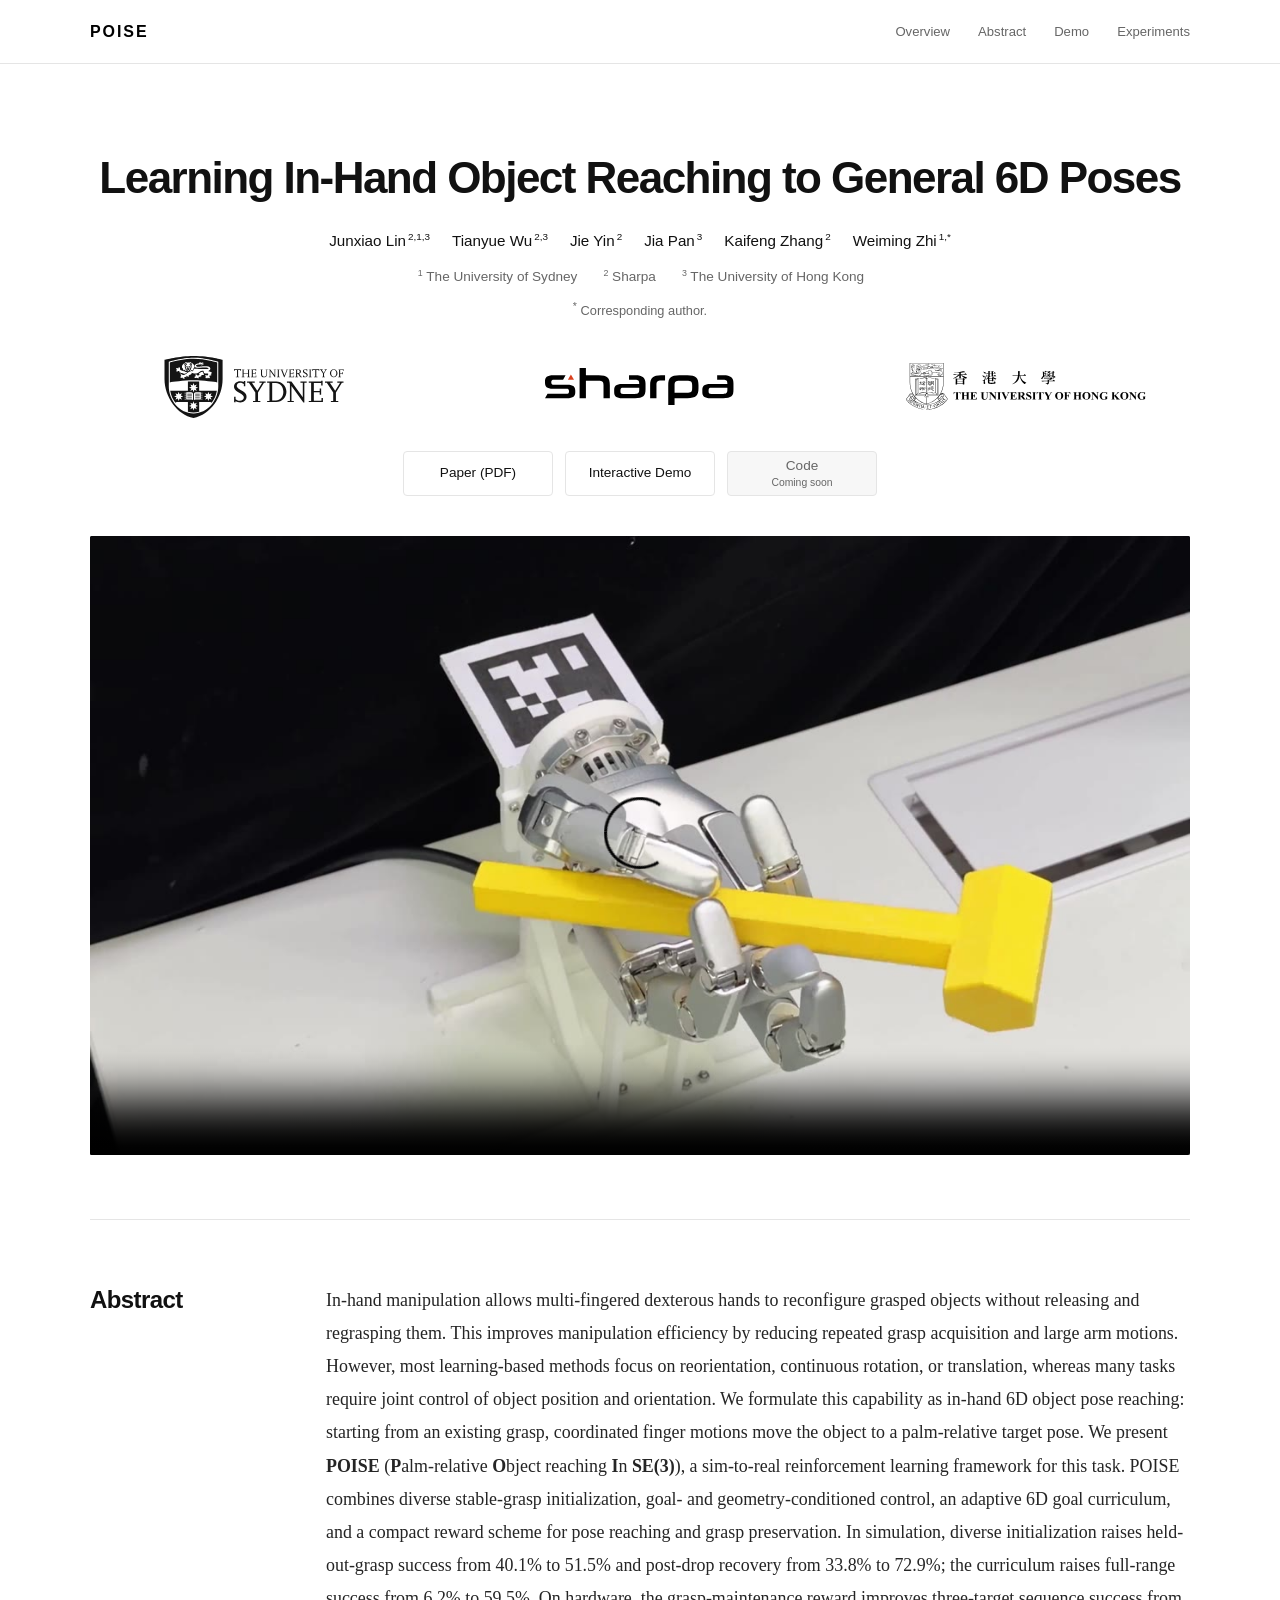
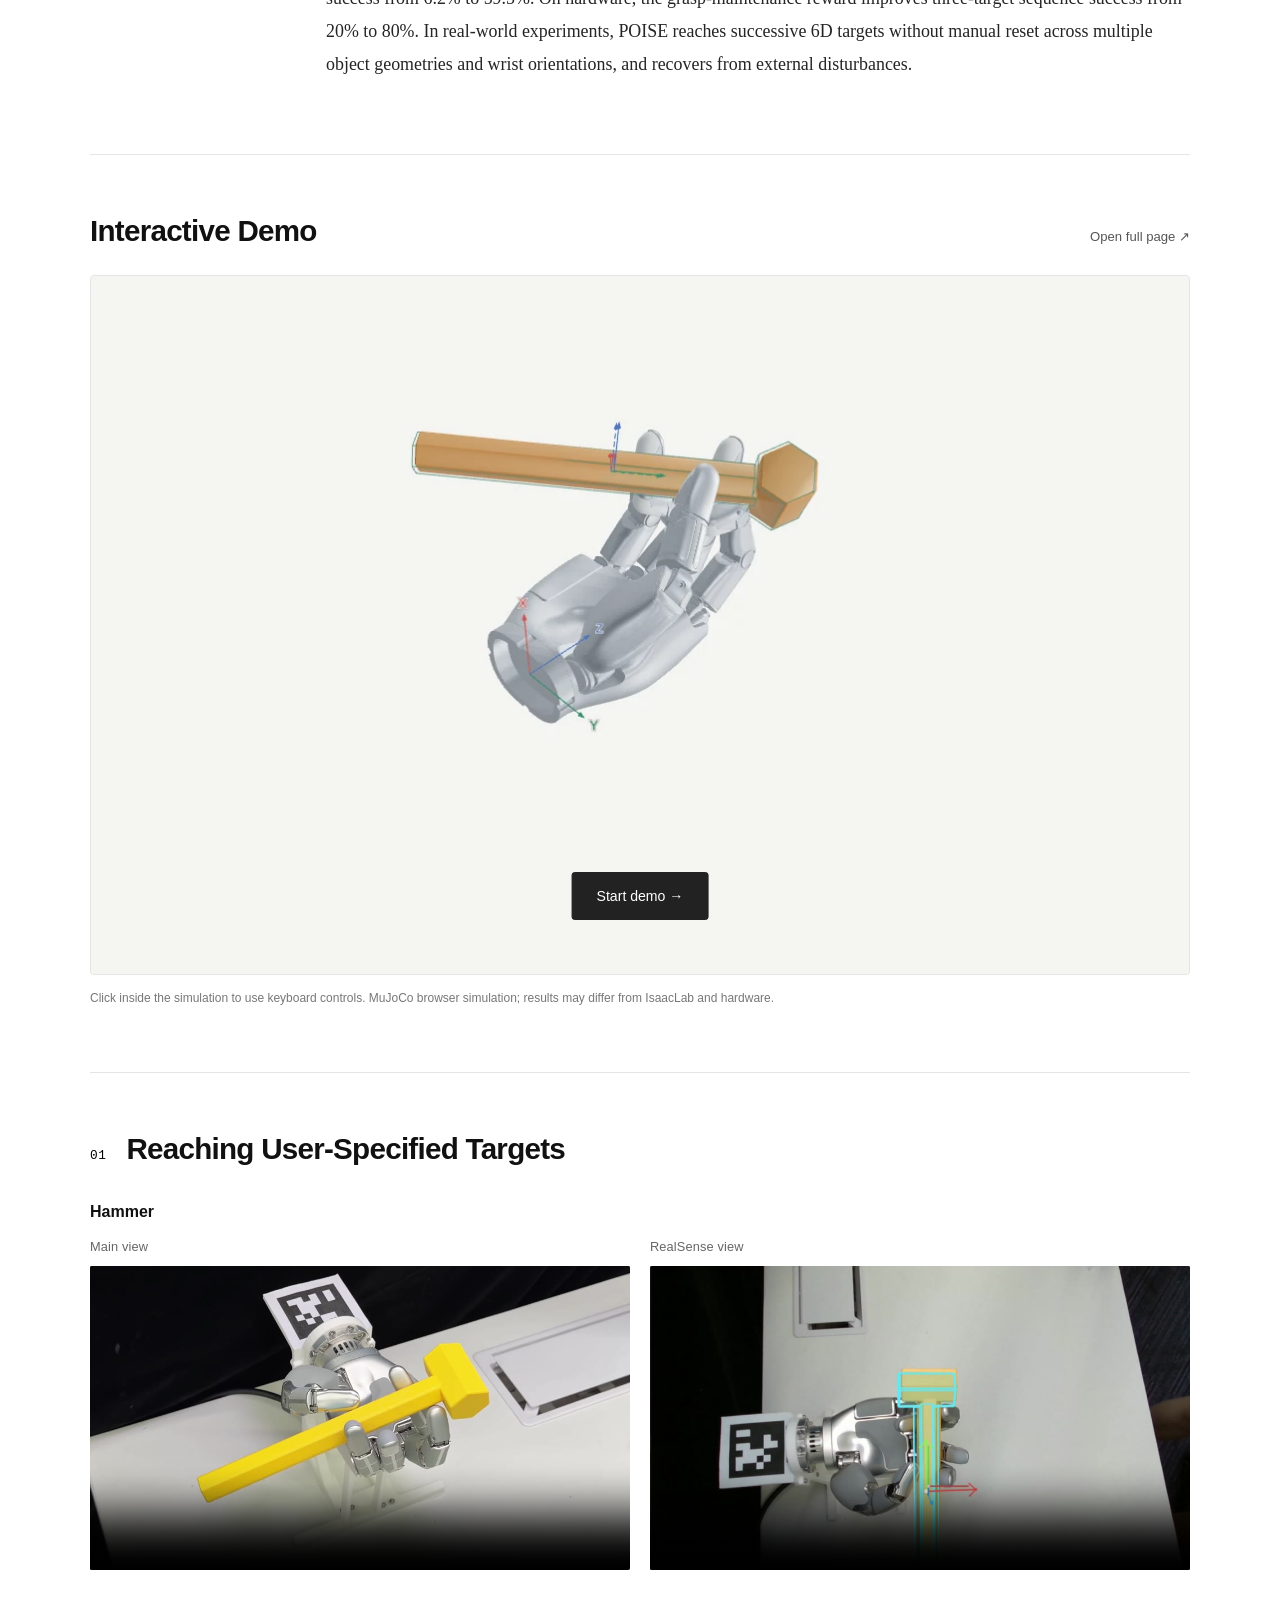
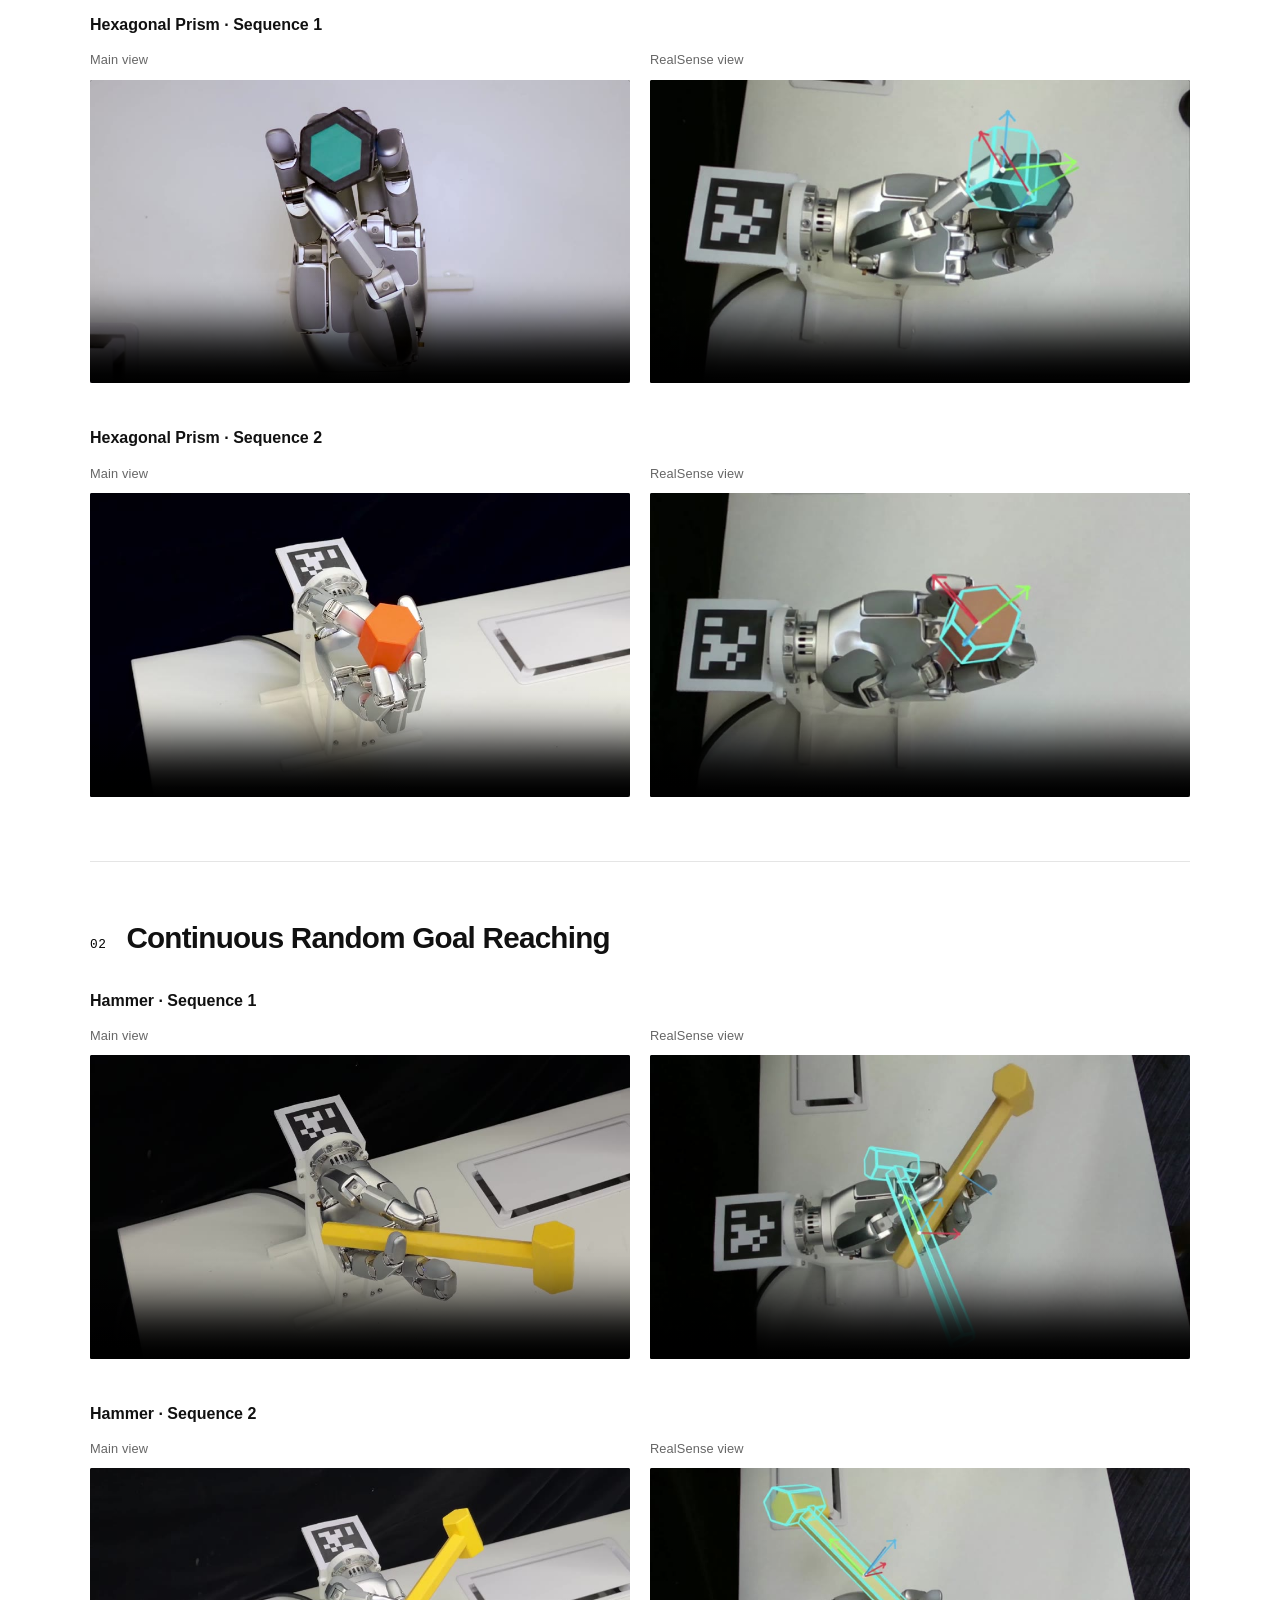
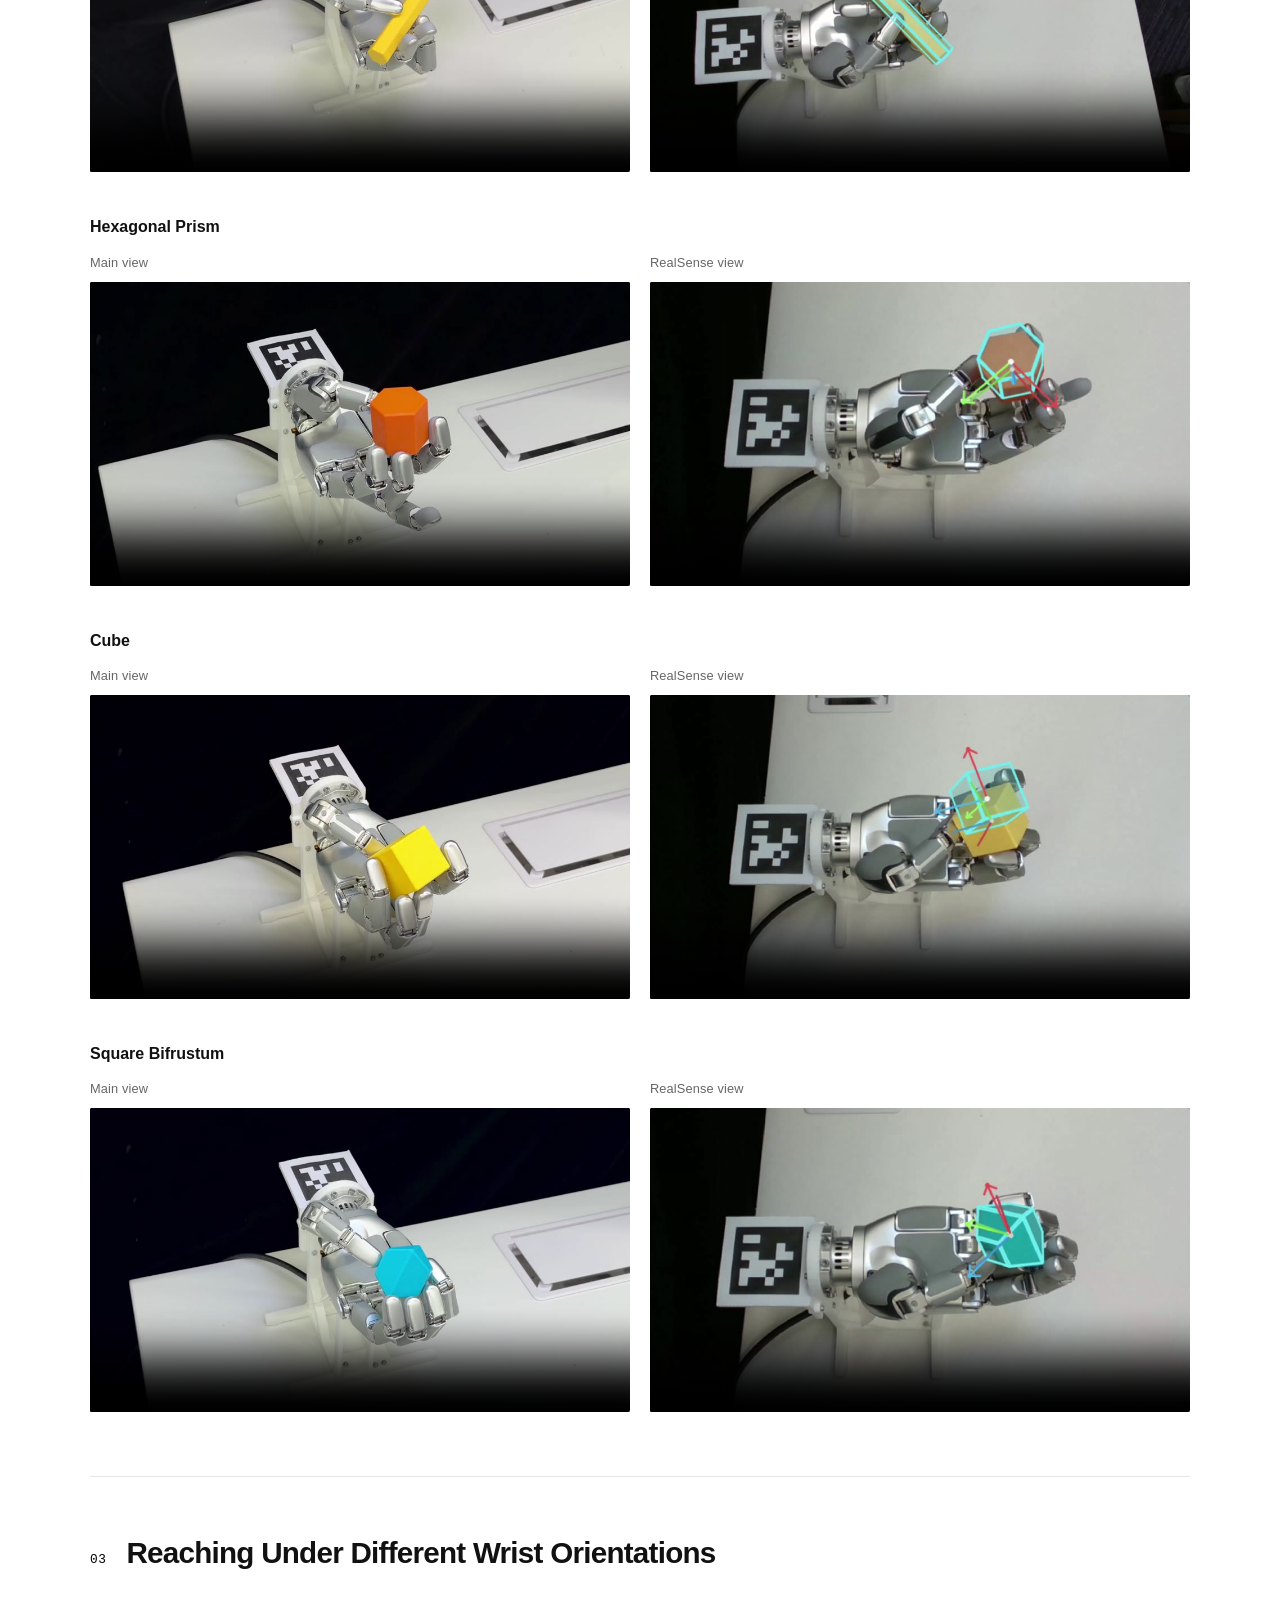
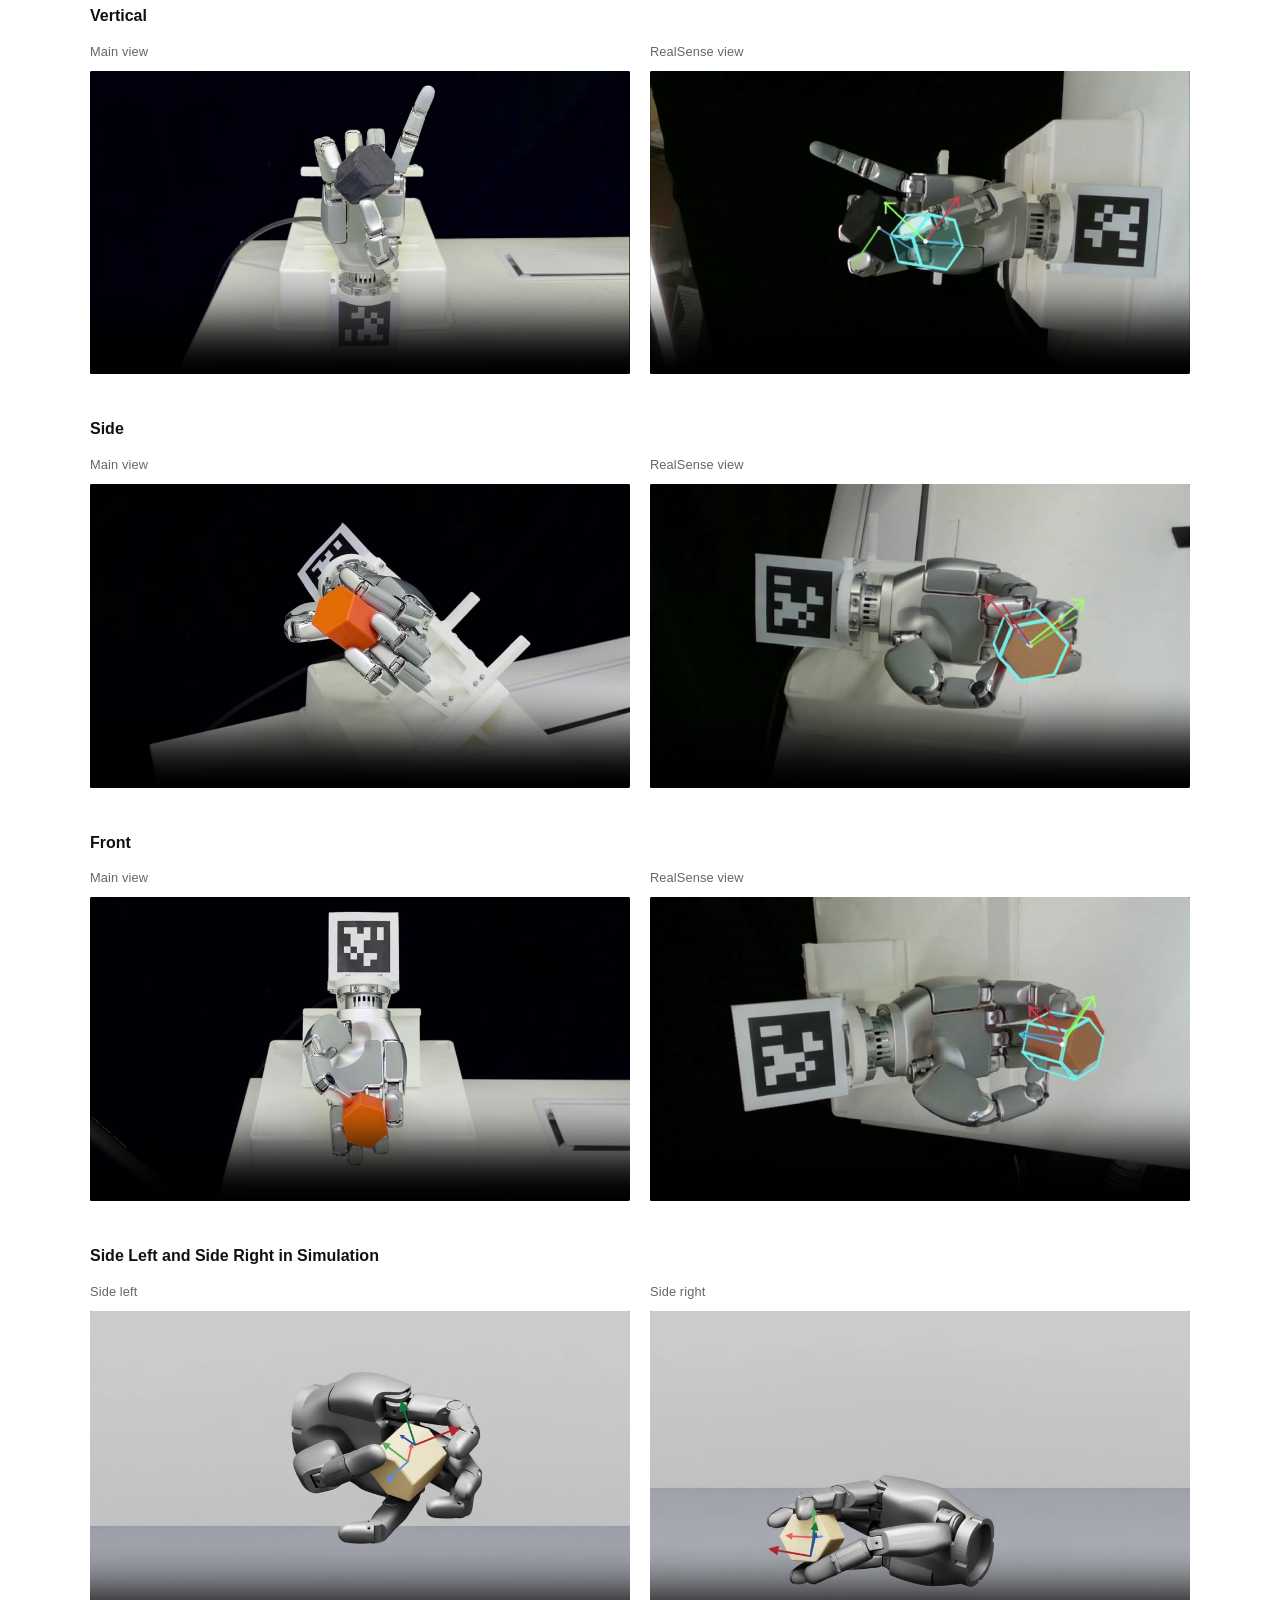
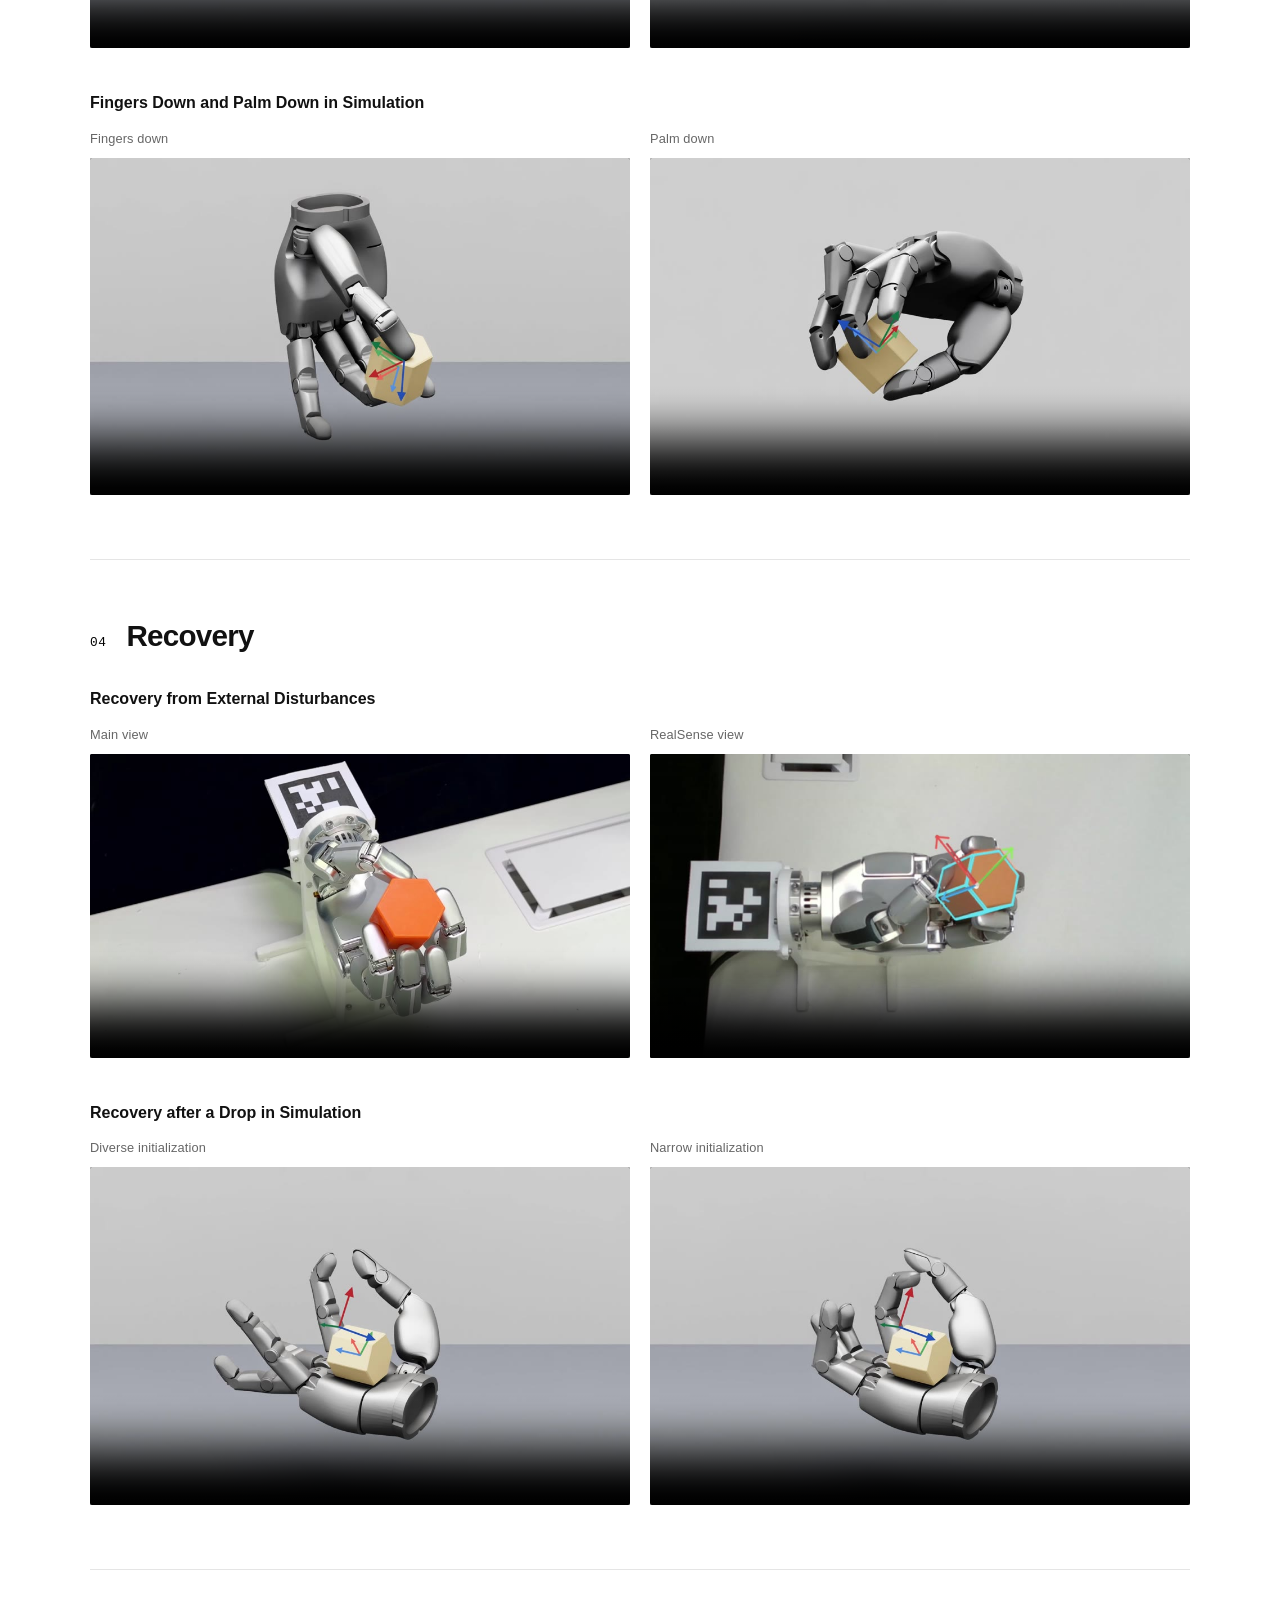
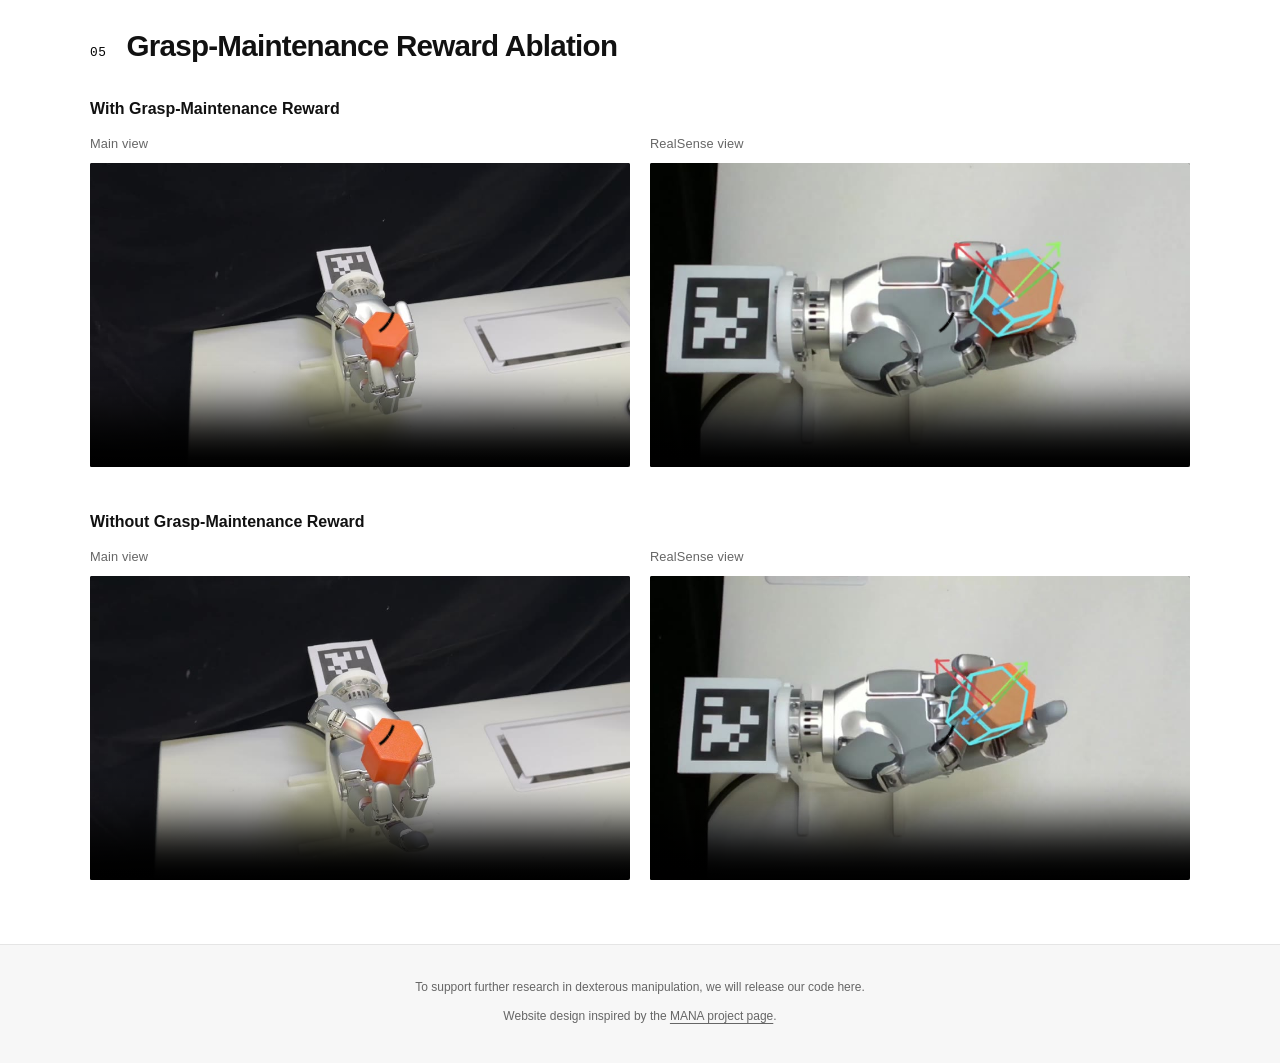
==== index.html @ 1512c45c "Update public paper PDF with latest references and layout" ====
<!doctype html>
<html lang="en">
  <head>
    <meta charset="utf-8">
    <meta name="viewport" content="width=device-width, initial-scale=1">
    <meta name="robots" content="index, follow">
    <meta name="referrer" content="no-referrer">
    <meta
      name="description"
      content="POISE learns to translate and rotate grasped objects within a dexterous hand. Explore real-world experiments and interactive browser demos."
    >
    <link rel="canonical" href="https://junxiaolin.github.io/poise/">
    <meta property="og:type" content="website">
    <meta property="og:site_name" content="POISE">
    <meta property="og:title" content="POISE — Learning In-Hand Object Reaching to General 6D Poses">
    <meta property="og:description" content="Dexterous in-hand 6D pose reaching through sim-to-real reinforcement learning. Watch the experiments and try the interactive demos.">
    <meta property="og:url" content="https://junxiaolin.github.io/poise/">
    <meta property="og:image" content="https://junxiaolin.github.io/poise/assets/posters/overview.jpg">
    <meta property="og:image:alt" content="A dexterous hand manipulating a yellow hammer.">
    <meta name="twitter:card" content="summary_large_image">
    <title>Learning In-Hand Object Reaching to General 6D Poses</title>
    <link rel="stylesheet" href="styles.css?v=equal-buttons-7">
    <link rel="stylesheet" href="demo.css">
    <script src="videos.js" defer></script>
    <script src="demo.js" defer></script>
  </head>
  <body>
    <header class="site-header">
      <a class="wordmark" href="#top" aria-label="POISE home">POISE</a>
      <nav aria-label="Page navigation">
        <a class="header-link" href="#overview">Overview</a>
        <a class="header-link" href="#abstract">Abstract</a>
        <a class="header-link" href="#interactive-demo">Demo</a>
        <a class="header-link" href="#user-specified">Experiments</a>
      </nav>
    </header>

    <main id="top">
      <section class="hero" aria-labelledby="paper-title">
        <h1 id="paper-title">Learning In-Hand Object Reaching to General 6D Poses</h1>
        <p class="authors">
          <span><a href="https://github.com/junxiaolin">Junxiao Lin</a><sup>2,1,3</sup></span>
          <span>Tianyue Wu<sup>2,3</sup></span>
          <span>Jie Yin<sup>2</sup></span>
          <span>Jia Pan<sup>3</sup></span>
          <span>Kaifeng Zhang<sup>2</sup></span>
          <span>Weiming Zhi<sup>1,*</sup></span>
        </p>
        <p class="affiliations">
          <span><sup>1</sup> The University of Sydney</span>
          <span><sup>2</sup> Sharpa</span>
          <span><sup>3</sup> The University of Hong Kong</span>
        </p>
        <p class="author-note"><sup>*</sup> Corresponding author.</p>
        <div class="affiliation-logos" aria-label="Author institutions">
          <a href="https://www.sydney.edu.au/">
            <img class="institution-logo institution-logo--sydney"
              src="assets/logos/university-of-sydney.svg" width="233" height="80"
              alt="The University of Sydney">
          </a>
          <a href="https://www.sharpa.com/">
            <img class="institution-logo institution-logo--sharpa"
              src="assets/logos/sharpa.svg" width="122" height="24" alt="Sharpa">
          </a>
          <a href="https://www.hku.hk/">
            <img class="institution-logo institution-logo--hku"
              src="assets/logos/university-of-hong-kong-monochrome.svg" width="276" height="54"
              alt="The University of Hong Kong">
          </a>
        </div>
        <nav class="project-links" aria-label="Project resources">
          <a href="assets/papers/poise.pdf?v=158c9f7f8d40" type="application/pdf" target="_blank" rel="noopener">Paper (PDF)</a>
          <a href="demo.html">Interactive Demo</a>
          <button class="project-link--unavailable" type="button" disabled>
            <span>Code</span>
            <span class="project-link-status">Coming soon</span>
          </button>
        </nav>
        <div id="overview" class="overview-video">
          <video controls muted playsinline preload="none" poster="assets/posters/overview.jpg?v=52135db3"
            aria-label="POISE overview video">
            <source src="assets/videos/overview.mp4?v=07148d9b658b" type="video/mp4">
            <a href="assets/videos/overview.mp4?v=07148d9b658b">Download the overview video</a>.
          </video>
        </div>
      </section>

      <section id="abstract" class="section" aria-labelledby="abstract-title">
        <h2 id="abstract-title">Abstract</h2>
        <div class="abstract-card">
          <p>
            In-hand manipulation allows multi-fingered dexterous hands to
            reconfigure grasped objects without releasing and regrasping them.
            This improves manipulation efficiency by reducing repeated grasp
            acquisition and large arm motions. However, most learning-based
            methods focus on reorientation, continuous rotation, or translation,
            whereas many tasks require joint control of object position and
            orientation. We formulate this capability as in-hand 6D object pose
            reaching: starting from an existing grasp, coordinated finger motions
            move the object to a palm-relative target pose. We present
            <strong>POISE</strong> (<strong>P</strong>alm-relative
            <strong>O</strong>bject reaching <strong>I</strong>n
            <strong>SE(3)</strong>), a sim-to-real reinforcement learning
            framework for this task. POISE combines diverse stable-grasp
            initialization, goal- and geometry-conditioned control, an adaptive
            6D goal curriculum, and a compact reward scheme for pose reaching and
            grasp preservation. In simulation, diverse initialization raises held-out-grasp
            success from 40.1% to 51.5% and post-drop recovery from 33.8% to
            72.9%; the curriculum raises full-range success from 6.2% to 59.5%.
            On hardware, the grasp-maintenance reward improves three-target
            sequence success from 20% to 80%. In
            real-world experiments, POISE reaches successive 6D targets without
            manual reset across multiple object geometries and wrist orientations,
            and recovers from external disturbances.
          </p>
        </div>
      </section>

      <section id="interactive-demo" class="section" aria-labelledby="demo-title">
        <div class="demo-section-heading">
          <h2 id="demo-title">Interactive Demo</h2>
          <a class="demo-open" href="demo.html">Open full page ↗</a>
        </div>
        <div class="demo-preview" data-policy-src="policy-demo/r-2c8930975c67ceeb/index.html">
          <img src="assets/posters/policy-demo.webp" width="1100" height="700"
            alt="Hammer grasped by the simulated hand" loading="lazy" decoding="async">
          <button class="demo-launch" type="button" data-policy-launch>Start demo <span aria-hidden="true">→</span></button>
          <noscript><a href="demo.html">Open the demo (JavaScript required)</a>.</noscript>
        </div>
        <p class="demo-note">Click inside the simulation to use keyboard controls. MuJoCo browser simulation; results may differ from IsaacLab and hardware.</p>
      </section>

      <section id="user-specified" class="section experiments" aria-labelledby="user-specified-title">
        <h2 id="user-specified-title" class="section-heading">
          <span class="section-number" aria-hidden="true">01</span>
          <span>Reaching User-Specified Targets</span>
        </h2>
        <article class="experiment" aria-labelledby="hammer-user-spe-label">
          <h3 id="hammer-user-spe-label">Hammer</h3>
          <div class="video-pair">
            <figure>
              <figcaption>Main view</figcaption>
              <video controls muted playsinline preload="none"
                poster="assets/posters/hammer-user-spe.jpg"
                aria-label="Reaching User-Specified Targets: Hammer, Main view">
                <source src="assets/videos/hammer-user-spe.mp4?v=e11e5c97812f" type="video/mp4">
                <a href="assets/videos/hammer-user-spe.mp4?v=e11e5c97812f">Download this video</a>.
              </video>
            </figure>
            <figure>
              <figcaption>RealSense view</figcaption>
              <video controls muted playsinline preload="none"
                poster="assets/posters/hammer-user-spe-realsense.jpg"
                aria-label="Reaching User-Specified Targets: Hammer, RealSense view">
                <source src="assets/videos/hammer-user-spe-realsense.mp4?v=d0e882d71d6c" type="video/mp4">
                <a href="assets/videos/hammer-user-spe-realsense.mp4?v=d0e882d71d6c">Download this video</a>.
              </video>
            </figure>
          </div>
        </article>

        <article class="experiment" aria-labelledby="hexprism-user-1-label">
          <h3 id="hexprism-user-1-label">Hexagonal Prism · Sequence 1</h3>
          <div class="video-pair">
            <figure>
              <figcaption>Main view</figcaption>
              <video controls muted playsinline preload="none"
                poster="assets/posters/hexprism-user-1.jpg"
                aria-label="Reaching User-Specified Targets: Hexagonal Prism · Sequence 1, Main view">
                <source src="assets/videos/hexprism-user-1.mp4?v=733d5c1cfa93" type="video/mp4">
                <a href="assets/videos/hexprism-user-1.mp4?v=733d5c1cfa93">Download this video</a>.
              </video>
            </figure>
            <figure>
              <figcaption>RealSense view</figcaption>
              <video controls muted playsinline preload="none"
                poster="assets/posters/hexprism-user-1-realsense.jpg"
                aria-label="Reaching User-Specified Targets: Hexagonal Prism · Sequence 1, RealSense view">
                <source src="assets/videos/hexprism-user-1-realsense.mp4?v=2e3d3fc13336" type="video/mp4">
                <a href="assets/videos/hexprism-user-1-realsense.mp4?v=2e3d3fc13336">Download this video</a>.
              </video>
            </figure>
          </div>
        </article>

        <article class="experiment" aria-labelledby="hexprism-user-2-label">
          <h3 id="hexprism-user-2-label">Hexagonal Prism · Sequence 2</h3>
          <div class="video-pair">
            <figure>
              <figcaption>Main view</figcaption>
              <video controls muted playsinline preload="none"
                poster="assets/posters/hexprism-user-2.jpg"
                aria-label="Reaching User-Specified Targets: Hexagonal Prism · Sequence 2, Main view">
                <source src="assets/videos/hexprism-user-2.mp4?v=a7513d88c23e" type="video/mp4">
                <a href="assets/videos/hexprism-user-2.mp4?v=a7513d88c23e">Download this video</a>.
              </video>
            </figure>
            <figure>
              <figcaption>RealSense view</figcaption>
              <video controls muted playsinline preload="none"
                poster="assets/posters/hexprism-user-2-realsense.jpg"
                aria-label="Reaching User-Specified Targets: Hexagonal Prism · Sequence 2, RealSense view">
                <source src="assets/videos/hexprism-user-2-realsense.mp4?v=cd4ace66d614" type="video/mp4">
                <a href="assets/videos/hexprism-user-2-realsense.mp4?v=cd4ace66d614">Download this video</a>.
              </video>
            </figure>
          </div>
        </article>
      </section>

      <section id="random-goals" class="section experiments" aria-labelledby="random-goals-title">
        <h2 id="random-goals-title" class="section-heading">
          <span class="section-number" aria-hidden="true">02</span>
          <span>Continuous Random Goal Reaching</span>
        </h2>
        <article class="experiment" aria-labelledby="hammer-random-1-label">
          <h3 id="hammer-random-1-label">Hammer · Sequence 1</h3>
          <div class="video-pair">
            <figure>
              <figcaption>Main view</figcaption>
              <video controls muted playsinline preload="none"
                poster="assets/posters/hammer-random-1.jpg"
                aria-label="Continuous Random Goal Reaching: Hammer · Sequence 1, Main view">
                <source src="assets/videos/hammer-random-1.mp4?v=0d2c2fdfadec" type="video/mp4">
                <a href="assets/videos/hammer-random-1.mp4?v=0d2c2fdfadec">Download this video</a>.
              </video>
            </figure>
            <figure>
              <figcaption>RealSense view</figcaption>
              <video controls muted playsinline preload="none"
                poster="assets/posters/hammer-random-1-realsense.jpg"
                aria-label="Continuous Random Goal Reaching: Hammer · Sequence 1, RealSense view">
                <source src="assets/videos/hammer-random-1-realsense.mp4?v=71ad78f1584a" type="video/mp4">
                <a href="assets/videos/hammer-random-1-realsense.mp4?v=71ad78f1584a">Download this video</a>.
              </video>
            </figure>
          </div>
        </article>

        <article class="experiment" aria-labelledby="hammer-random-2-label">
          <h3 id="hammer-random-2-label">Hammer · Sequence 2</h3>
          <div class="video-pair">
            <figure>
              <figcaption>Main view</figcaption>
              <video controls muted playsinline preload="none"
                poster="assets/posters/hammer-random-2.jpg"
                aria-label="Continuous Random Goal Reaching: Hammer · Sequence 2, Main view">
                <source src="assets/videos/hammer-random-2.mp4?v=e11d099ca8d0" type="video/mp4">
                <a href="assets/videos/hammer-random-2.mp4?v=e11d099ca8d0">Download this video</a>.
              </video>
            </figure>
            <figure>
              <figcaption>RealSense view</figcaption>
              <video controls muted playsinline preload="none"
                poster="assets/posters/hammer-random-2-realsense.jpg"
                aria-label="Continuous Random Goal Reaching: Hammer · Sequence 2, RealSense view">
                <source src="assets/videos/hammer-random-2-realsense.mp4?v=c3a3b3e80a14" type="video/mp4">
                <a href="assets/videos/hammer-random-2-realsense.mp4?v=c3a3b3e80a14">Download this video</a>.
              </video>
            </figure>
          </div>
        </article>

        <article class="experiment" aria-labelledby="hexprism-random-label">
          <h3 id="hexprism-random-label">Hexagonal Prism</h3>
          <div class="video-pair">
            <figure>
              <figcaption>Main view</figcaption>
              <video controls muted playsinline preload="none"
                poster="assets/posters/hexprism-random.jpg"
                aria-label="Continuous Random Goal Reaching: Hexagonal Prism, Main view">
                <source src="assets/videos/hexprism-random.mp4?v=1b1d07c6ae5b" type="video/mp4">
                <a href="assets/videos/hexprism-random.mp4?v=1b1d07c6ae5b">Download this video</a>.
              </video>
            </figure>
            <figure>
              <figcaption>RealSense view</figcaption>
              <video controls muted playsinline preload="none"
                poster="assets/posters/hexprism-random-realsense.jpg"
                aria-label="Continuous Random Goal Reaching: Hexagonal Prism, RealSense view">
                <source src="assets/videos/hexprism-random-realsense.mp4?v=a0b7eab73af4" type="video/mp4">
                <a href="assets/videos/hexprism-random-realsense.mp4?v=a0b7eab73af4">Download this video</a>.
              </video>
            </figure>
          </div>
        </article>

        <article class="experiment" aria-labelledby="cube-random-label">
          <h3 id="cube-random-label">Cube</h3>
          <div class="video-pair">
            <figure>
              <figcaption>Main view</figcaption>
              <video controls muted playsinline preload="none"
                poster="assets/posters/cube-random.jpg"
                aria-label="Continuous Random Goal Reaching: Cube, Main view">
                <source src="assets/videos/cube-random.mp4?v=9aea061a6266" type="video/mp4">
                <a href="assets/videos/cube-random.mp4?v=9aea061a6266">Download this video</a>.
              </video>
            </figure>
            <figure>
              <figcaption>RealSense view</figcaption>
              <video controls muted playsinline preload="none"
                poster="assets/posters/cube-random-realsense.jpg"
                aria-label="Continuous Random Goal Reaching: Cube, RealSense view">
                <source src="assets/videos/cube-random-realsense.mp4?v=4347df79a781" type="video/mp4">
                <a href="assets/videos/cube-random-realsense.mp4?v=4347df79a781">Download this video</a>.
              </video>
            </figure>
          </div>
        </article>

        <article class="experiment" aria-labelledby="bifru-random-label">
          <h3 id="bifru-random-label">Square Bifrustum</h3>
          <div class="video-pair">
            <figure>
              <figcaption>Main view</figcaption>
              <video controls muted playsinline preload="none"
                poster="assets/posters/bifru-random.jpg"
                aria-label="Continuous Random Goal Reaching: Square Bifrustum, Main view">
                <source src="assets/videos/bifru-random.mp4?v=9c132ef8d984" type="video/mp4">
                <a href="assets/videos/bifru-random.mp4?v=9c132ef8d984">Download this video</a>.
              </video>
            </figure>
            <figure>
              <figcaption>RealSense view</figcaption>
              <video controls muted playsinline preload="none"
                poster="assets/posters/bifru-random-realsense.jpg"
                aria-label="Continuous Random Goal Reaching: Square Bifrustum, RealSense view">
                <source src="assets/videos/bifru-random-realsense.mp4?v=02f18ce364d1" type="video/mp4">
                <a href="assets/videos/bifru-random-realsense.mp4?v=02f18ce364d1">Download this video</a>.
              </video>
            </figure>
          </div>
        </article>
      </section>

      <section id="wrist-orientations" class="section experiments" aria-labelledby="wrist-orientations-title">
        <h2 id="wrist-orientations-title" class="section-heading">
          <span class="section-number" aria-hidden="true">03</span>
          <span>Reaching Under Different Wrist Orientations</span>
        </h2>
        <article class="experiment" aria-labelledby="vertical-label">
          <h3 id="vertical-label">Vertical</h3>
          <div class="video-pair">
            <figure>
              <figcaption>Main view</figcaption>
              <video controls muted playsinline preload="none"
                poster="assets/posters/vertical.jpg"
                aria-label="Reaching Under Different Wrist Orientations: Vertical, Main view">
                <source src="assets/videos/vertical.mp4?v=f8947ad69cb2" type="video/mp4">
                <a href="assets/videos/vertical.mp4?v=f8947ad69cb2">Download this video</a>.
              </video>
            </figure>
            <figure>
              <figcaption>RealSense view</figcaption>
              <video controls muted playsinline preload="none"
                poster="assets/posters/vertical-realsense.jpg"
                aria-label="Reaching Under Different Wrist Orientations: Vertical, RealSense view">
                <source src="assets/videos/vertical-realsense.mp4?v=7c2eda377373" type="video/mp4">
                <a href="assets/videos/vertical-realsense.mp4?v=7c2eda377373">Download this video</a>.
              </video>
            </figure>
          </div>
        </article>

        <article class="experiment" aria-labelledby="side-label">
          <h3 id="side-label">Side</h3>
          <div class="video-pair">
            <figure>
              <figcaption>Main view</figcaption>
              <video controls muted playsinline preload="none"
                poster="assets/posters/side.jpg"
                aria-label="Reaching Under Different Wrist Orientations: Side, Main view">
                <source src="assets/videos/side.mp4?v=2f6e307f4676" type="video/mp4">
                <a href="assets/videos/side.mp4?v=2f6e307f4676">Download this video</a>.
              </video>
            </figure>
            <figure>
              <figcaption>RealSense view</figcaption>
              <video controls muted playsinline preload="none"
                poster="assets/posters/side-realsense.jpg"
                aria-label="Reaching Under Different Wrist Orientations: Side, RealSense view">
                <source src="assets/videos/side-realsense.mp4?v=0f61ee44dd1e" type="video/mp4">
                <a href="assets/videos/side-realsense.mp4?v=0f61ee44dd1e">Download this video</a>.
              </video>
            </figure>
          </div>
        </article>

        <article class="experiment" aria-labelledby="front-label">
          <h3 id="front-label">Front</h3>
          <div class="video-pair">
            <figure>
              <figcaption>Main view</figcaption>
              <video controls muted playsinline preload="none"
                poster="assets/posters/front.jpg"
                aria-label="Reaching Under Different Wrist Orientations: Front, Main view">
                <source src="assets/videos/front.mp4?v=4cc83c71a7c2" type="video/mp4">
                <a href="assets/videos/front.mp4?v=4cc83c71a7c2">Download this video</a>.
              </video>
            </figure>
            <figure>
              <figcaption>RealSense view</figcaption>
              <video controls muted playsinline preload="none"
                poster="assets/posters/front-realsense.jpg"
                aria-label="Reaching Under Different Wrist Orientations: Front, RealSense view">
                <source src="assets/videos/front-realsense.mp4?v=26e1b10ac00e" type="video/mp4">
                <a href="assets/videos/front-realsense.mp4?v=26e1b10ac00e">Download this video</a>.
              </video>
            </figure>
          </div>
        </article>

        <article id="simulation-wrist-sides" class="experiment" aria-labelledby="simulation-wrist-sides-label">
          <h3 id="simulation-wrist-sides-label">Side Left and Side Right in Simulation</h3>
          <div class="video-pair video-pair--simulation">
            <figure>
              <figcaption>Side left</figcaption>
              <video controls muted playsinline preload="none"
                poster="assets/posters/side_left.jpg"
                aria-label="Reaching Under Different Wrist Orientations in Simulation: Side left">
                <source src="assets/videos/side_left.mp4" type="video/mp4">
                <a href="assets/videos/side_left.mp4">Download this video</a>.
              </video>
            </figure>
            <figure>
              <figcaption>Side right</figcaption>
              <video controls muted playsinline preload="none"
                poster="assets/posters/side_right.jpg"
                aria-label="Reaching Under Different Wrist Orientations in Simulation: Side right">
                <source src="assets/videos/side_right.mp4" type="video/mp4">
                <a href="assets/videos/side_right.mp4">Download this video</a>.
              </video>
            </figure>
          </div>
        </article>

        <article id="simulation-wrist-down" class="experiment" aria-labelledby="simulation-wrist-down-label">
          <h3 id="simulation-wrist-down-label">Fingers Down and Palm Down in Simulation</h3>
          <div class="video-pair video-pair--simulation">
            <figure>
              <figcaption>Fingers down</figcaption>
              <video controls muted playsinline preload="none"
                poster="assets/posters/fingers_down.jpg"
                aria-label="Reaching Under Different Wrist Orientations in Simulation: Fingers down">
                <source src="assets/videos/fingers_down.mp4" type="video/mp4">
                <a href="assets/videos/fingers_down.mp4">Download this video</a>.
              </video>
            </figure>
            <figure>
              <figcaption>Palm down</figcaption>
              <video controls muted playsinline preload="none"
                poster="assets/posters/palm_down.jpg"
                aria-label="Reaching Under Different Wrist Orientations in Simulation: Palm down">
                <source src="assets/videos/palm_down.mp4" type="video/mp4">
                <a href="assets/videos/palm_down.mp4">Download this video</a>.
              </video>
            </figure>
          </div>
        </article>
      </section>

      <section id="recovery" class="section experiments" aria-labelledby="recovery-title">
        <h2 id="recovery-title" class="section-heading">
          <span class="section-number" aria-hidden="true">04</span>
          <span>Recovery</span>
        </h2>
        <article class="experiment" aria-labelledby="recovery-label">
          <h3 id="recovery-label">Recovery from External Disturbances</h3>
          <div class="video-pair">
            <figure>
              <figcaption>Main view</figcaption>
              <video controls muted playsinline preload="none"
                poster="assets/posters/recovery.jpg"
                aria-label="Recovery from External Disturbances: Recovery, Main view">
                <source src="assets/videos/recovery.mp4?v=653d5d78cec2" type="video/mp4">
                <a href="assets/videos/recovery.mp4?v=653d5d78cec2">Download this video</a>.
              </video>
            </figure>
            <figure>
              <figcaption>RealSense view</figcaption>
              <video controls muted playsinline preload="none"
                poster="assets/posters/recovery-realsense.jpg"
                aria-label="Recovery from External Disturbances: Recovery, RealSense view">
                <source src="assets/videos/recovery-realsense.mp4?v=acd5934efdaa" type="video/mp4">
                <a href="assets/videos/recovery-realsense.mp4?v=acd5934efdaa">Download this video</a>.
              </video>
            </figure>
          </div>
        </article>

        <article id="simulation-recovery" class="experiment" aria-labelledby="simulation-recovery-label">
          <h3 id="simulation-recovery-label">Recovery after a Drop in Simulation</h3>
          <div class="video-pair video-pair--simulation">
            <figure>
              <figcaption>Diverse initialization</figcaption>
              <video controls muted playsinline preload="none"
                poster="assets/posters/diverse_episode0.jpg"
                aria-label="Simulation recovery with diverse initialization">
                <source src="assets/videos/diverse_episode0.mp4" type="video/mp4">
                <a href="assets/videos/diverse_episode0.mp4">Download this video</a>.
              </video>
            </figure>
            <figure>
              <figcaption>Narrow initialization</figcaption>
              <video controls muted playsinline preload="none"
                poster="assets/posters/narrow1_episode0.jpg"
                aria-label="Simulation recovery with narrow initialization">
                <source src="assets/videos/narrow1_episode0.mp4" type="video/mp4">
                <a href="assets/videos/narrow1_episode0.mp4">Download this video</a>.
              </video>
            </figure>
          </div>
        </article>
      </section>

      <section id="reward-ablation" class="section experiments" aria-labelledby="reward-ablation-title">
        <h2 id="reward-ablation-title" class="section-heading">
          <span class="section-number" aria-hidden="true">05</span>
          <span>Grasp-Maintenance Reward Ablation</span>
        </h2>
        <article id="reward-on" class="experiment" aria-labelledby="reward-on-label">
          <h3 id="reward-on-label">With Grasp-Maintenance Reward</h3>
          <div class="video-pair">
            <figure>
              <figcaption>Main view</figcaption>
              <video controls muted playsinline preload="none"
                poster="assets/posters/reward-on-s.jpg"
                aria-label="With Grasp-Maintenance Reward, Main view">
                <source src="assets/videos/reward-on-s.mp4?v=2ea4cb5bd9df" type="video/mp4">
                <a href="assets/videos/reward-on-s.mp4?v=2ea4cb5bd9df">Download this video</a>.
              </video>
            </figure>
            <figure>
              <figcaption>RealSense view</figcaption>
              <video controls muted playsinline preload="none"
                poster="assets/posters/reward-on-s-realsense.jpg"
                aria-label="With Grasp-Maintenance Reward, RealSense view">
                <source src="assets/videos/reward-on-s-realsense.mp4?v=1340185b98df" type="video/mp4">
                <a href="assets/videos/reward-on-s-realsense.mp4?v=1340185b98df">Download this video</a>.
              </video>
            </figure>
          </div>
        </article>

        <article id="reward-off" class="experiment" aria-labelledby="reward-off-label">
          <h3 id="reward-off-label">Without Grasp-Maintenance Reward</h3>
          <div class="video-pair">
            <figure>
              <figcaption>Main view</figcaption>
              <video controls muted playsinline preload="none"
                poster="assets/posters/reward-off-f.jpg"
                aria-label="Without Grasp-Maintenance Reward, Main view">
                <source src="assets/videos/reward-off-f.mp4?v=6ae773a99cfe" type="video/mp4">
                <a href="assets/videos/reward-off-f.mp4?v=6ae773a99cfe">Download this video</a>.
              </video>
            </figure>
            <figure>
              <figcaption>RealSense view</figcaption>
              <video controls muted playsinline preload="none"
                poster="assets/posters/reward-off-f-realsense.jpg"
                aria-label="Without Grasp-Maintenance Reward, RealSense view">
                <source src="assets/videos/reward-off-f-realsense.mp4?v=f1761a20510a" type="video/mp4">
                <a href="assets/videos/reward-off-f-realsense.mp4?v=f1761a20510a">Download this video</a>.
              </video>
            </figure>
          </div>
        </article>
      </section>
    </main>

    <footer>
      <p>To support further research in dexterous manipulation, we will release our code here.</p>
      <p>Website design inspired by the <a href="https://zhaohengyin.github.io/mana/">MANA project page</a>.</p>
    </footer>
  </body>
</html>
---- styles.css ----
:root {
  --ink: #111111;
  --muted: #666666;
  --line: #e5e5e5;
  --panel: #f7f7f7;
  --accent: #000000;
  --page-width: 1100px;
}

* {
  box-sizing: border-box;
}

html {
  scroll-behavior: smooth;
  scroll-padding-top: 84px;
}

body {
  margin: 0;
  background: #ffffff;
  color: var(--ink);
  font-family: "Helvetica Neue", Helvetica, Arial, sans-serif;
  -webkit-font-smoothing: antialiased;
}

.site-header {
  position: sticky;
  top: 0;
  z-index: 10;
  display: flex;
  align-items: center;
  justify-content: space-between;
  min-height: 64px;
  padding: 0 max(24px, calc((100% - var(--page-width)) / 2));
  border-bottom: 1px solid var(--line);
  background: #ffffff;
}

.wordmark,
.header-link {
  display: inline-flex;
  align-items: center;
  min-height: 44px;
  font-weight: 600;
  text-decoration: none;
}

.wordmark {
  color: var(--accent);
  font-size: 1rem;
  letter-spacing: 0.12em;
}

.site-header nav {
  display: flex;
  align-items: center;
  gap: 28px;
}

.header-link {
  color: var(--muted);
  font-size: 0.82rem;
  font-weight: 500;
  transition: color 160ms ease;
}

.header-link:hover,
.header-link:focus-visible {
  color: var(--accent);
}

main {
  width: min(calc(100% - 40px), var(--page-width));
  margin: 0 auto;
}

.hero {
  padding: clamp(56px, 7vw, 88px) 0 64px;
  text-align: center;
}

h1 {
  max-width: 100%;
  margin: 0 auto;
  font-size: clamp(1.75rem, 3.8vw, 2.75rem);
  font-weight: 600;
  line-height: 1.2;
  letter-spacing: -0.035em;
  white-space: nowrap;
}

.authors {
  display: flex;
  justify-content: center;
  flex-wrap: wrap;
  gap: 10px 22px;
  margin: 24px 0 12px;
  color: var(--ink);
  font-size: 0.95rem;
  line-height: 1.6;
}

.authors span,
.affiliations span {
  white-space: nowrap;
}

.authors sup,
.affiliations sup {
  font-size: 0.65em;
  line-height: 0;
  margin-left: 2px;
}

.authors a {
  color: inherit;
  text-decoration: none;
}

.authors a:hover {
  text-decoration: underline;
  text-underline-offset: 4px;
}

.affiliations {
  display: flex;
  justify-content: center;
  flex-wrap: wrap;
  gap: 6px 24px;
  margin: 0;
  color: var(--muted);
  font-size: 0.85rem;
  line-height: 1.7;
}

.author-note {
  margin: 10px 0 0;
  color: var(--muted);
  font-size: 0.8rem;
  line-height: 1.5;
}

.affiliation-logos {
  display: grid;
  grid-template-columns: repeat(3, minmax(0, 1fr));
  align-items: center;
  column-gap: clamp(16px, 4.5vw, 64px);
  width: min(100%, 1100px);
  margin: 28px auto 0;
}

.affiliation-logos a {
  display: flex;
  align-items: center;
  justify-content: center;
  min-width: 0;
  min-height: 76px;
}

.institution-logo {
  display: block;
  max-width: 100%;
  height: auto;
}

/* Equal-width columns keep Sharpa centered. Optical sizing balances Sydney's
   dense shield, Sharpa's bold wordmark, and HKU's longer bilingual lockup. */
.institution-logo--sydney { width: min(180px, 75%); }
.institution-logo--sharpa { width: min(190px, 79.166667%); }
.institution-logo--hku { width: 240px; }

.project-links {
  display: grid;
  grid-template-columns: repeat(3, minmax(0, 1fr));
  width: min(100%, 474px);
  gap: 12px;
  margin: 26px auto 40px;
}

.project-links a,
.project-links button {
  display: inline-flex;
  min-width: 0;
  align-items: center;
  justify-content: center;
  gap: 8px;
  min-height: 44px;
  padding: 10px 18px;
  border: 1px solid var(--line);
  border-radius: 4px;
  background: #ffffff;
  color: var(--ink);
  font-family: inherit;
  font-size: 0.85rem;
  line-height: 1.25;
  text-align: center;
  text-decoration: none;
}

.project-links a:hover {
  background: var(--panel);
  border-color: var(--muted);
}

.project-links .project-link--unavailable {
  flex-direction: column;
  gap: 2px;
  padding-top: 6px;
  padding-bottom: 6px;
  color: var(--muted);
  background: var(--panel);
  cursor: default;
  opacity: 1;
}

.project-link-status {
  font-size: 0.65rem;
  line-height: 1.2;
}

.overview-video {
  width: 100%;
  margin: 0 auto;
}

video {
  display: block;
  width: 100%;
  aspect-ratio: 16 / 9;
  object-fit: contain;
  background: #111111;
  border-radius: 2px;
}

.section {
  padding: 56px 0 64px;
  border-top: 1px solid var(--line);
}

h2 {
  margin: 0 0 32px;
  font-size: clamp(1.45rem, 2.7vw, 1.85rem);
  font-weight: 600;
  line-height: 1.35;
  letter-spacing: -0.025em;
}

.section-heading {
  display: flex;
  align-items: baseline;
  gap: 20px;
}

.section-number {
  flex: 0 0 auto;
  color: var(--accent);
  font-family: ui-monospace, SFMono-Regular, Consolas, monospace;
  font-size: 0.8rem;
  font-weight: 500;
  letter-spacing: 0.04em;
}

#abstract {
  display: grid;
  grid-template-columns: 180px minmax(0, 1fr);
  gap: 56px;
  padding-top: 64px;
  padding-bottom: 72px;
}

#abstract h2 {
  margin: 0;
  font-size: 1.5rem;
}

.abstract-card {
  min-width: 0;
}

.experiment + .experiment {
  margin-top: 44px;
}

.experiment h3 {
  margin: 0 0 14px;
  font-size: 1rem;
  font-weight: 600;
  line-height: 1.4;
}

.video-pair {
  display: grid;
  grid-template-columns: repeat(2, minmax(0, 1fr));
  gap: 20px;
}

.video-pair figure {
  min-width: 0;
  margin: 0;
}

.video-pair--simulation video {
  aspect-ratio: 8 / 5;
}

.video-pair figcaption {
  margin: 0 0 10px;
  color: var(--muted);
  font-size: 0.8rem;
  line-height: 1.5;
  letter-spacing: 0.01em;
}

a:focus-visible,
video:focus-visible {
  outline: 2px solid var(--accent);
  outline-offset: 4px;
}

.abstract-card p {
  margin: 0;
  color: #252525;
  font-family: Georgia, "Times New Roman", serif;
  font-size: clamp(1.02rem, 1.6vw, 1.12rem);
  line-height: 1.85;
}

footer {
  padding: 32px 20px 36px;
  border-top: 1px solid var(--line);
  background: var(--panel);
  color: var(--muted);
  text-align: center;
}

footer p {
  margin: 0;
  font-size: 0.75rem;
  line-height: 1.75;
}

footer p + p {
  margin-top: 8px;
}

footer a {
  color: inherit;
  text-underline-offset: 3px;
}

footer a:hover {
  color: var(--accent);
}

@media (max-width: 959px) {
  #abstract {
    grid-template-columns: 1fr;
    gap: 24px;
  }

  .abstract-card {
    max-width: 780px;
  }
}

@media (max-width: 600px) {
  .site-header {
    min-height: 64px;
    padding: 0 20px;
  }

  main {
    width: min(calc(100% - 28px), var(--page-width));
  }

  .hero {
    padding-top: 48px;
    padding-bottom: 40px;
  }

  .authors {
    gap: 8px 16px;
  }

  .project-links {
    gap: 8px;
  }

  .project-links a,
  .project-links button {
    padding-left: 12px;
    padding-right: 12px;
    font-size: 0.8rem;
  }

  .site-header nav {
    gap: 12px;
  }

  .header-link {
    font-size: 0.75rem;
  }

  .section-heading {
    gap: 12px;
  }

  .video-pair {
    gap: 8px;
  }

  .video-pair figcaption {
    font-size: 0.75rem;
  }

  .section,
  #abstract {
    padding-top: 36px;
    padding-bottom: 44px;
  }

  .experiment + .experiment {
    margin-top: 32px;
  }

  .experiment h3 {
    font-size: 0.95rem;
  }
}

@media (max-width: 767px) {
  h1 {
    font-size: 1.9rem;
    white-space: normal;
    text-wrap: balance;
  }
}

@media (prefers-reduced-motion: reduce) {
  html {
    scroll-behavior: auto;
  }

  .header-link {
    transition: none;
  }
}
---- demo.css ----
/* Small project-page shell; simulation appearance and controls are unchanged. */
.demo-section-heading {
  display: flex;
  justify-content: space-between;
  align-items: baseline;
  gap: 16px;
  margin-bottom: 24px;
}
.demo-section-heading h2 { margin: 0; }
.demo-open {
  flex-shrink: 0;
  color: #555;
  font-size: 0.82rem;
  text-decoration: none;
  text-underline-offset: 4px;
}
.demo-open:hover { color: #111; text-decoration: underline; }
.demo-preview {
  position: relative;
  height: 700px;
  border: 1px solid #e5e5e5;
  border-radius: 4px;
  overflow: hidden;
  background: #f5f5f3;
}
.demo-preview > img {
  display: block;
  width: 100%;
  height: 100%;
  object-fit: contain;
}
.demo-launch {
  position: absolute;
  left: 50%;
  bottom: 54px;
  transform: translateX(-50%);
  padding: 15px 24px;
  border: 1px solid #222;
  border-radius: 3px;
  background: #222;
  color: #fff;
  font: 500 0.88rem "Helvetica Neue", Helvetica, Arial, sans-serif;
  cursor: pointer;
  white-space: nowrap;
}
.demo-launch:hover { background: #444; }
.demo-launch:focus-visible { outline: 2px solid #111; outline-offset: 4px; }
.demo-note { margin: 14px 0 0; color: #777; font-size: 0.75rem; line-height: 1.6; }
.demo-preview iframe, .demo-stage iframe { display: block; width: 100%; height: 100%; border: 0; }
.demo-page {
  margin: 0;
  height: 100vh;
  height: 100dvh;
  display: flex;
  flex-direction: column;
  background: #f5f5f3;
  color: #222;
  font-family: "Helvetica Neue", Helvetica, Arial, sans-serif;
}
.demo-header {
  flex: 0 0 48px;
  display: flex;
  align-items: center;
  justify-content: space-between;
  padding: 0 24px;
  border-bottom: 1px solid #e4e7e2;
  background: #fcfcfb;
  font-size: 12px;
}
.demo-home { color: #222; text-decoration: none; font-weight: 600; letter-spacing: .08em; }
.demo-home:hover { text-decoration: underline; text-underline-offset: 4px; }
.demo-header > span { color: #777; }
.demo-stage { flex: 1; min-height: 0; }
@media (max-width: 700px) {
  .demo-preview { height: 880px; }
  .demo-preview:not(.is-running) { height: 440px; }
  .demo-section-heading { align-items: center; }
  .demo-section-heading h2 { font-size: 1.35rem; }
  .demo-open { font-size: .75rem; }
  .demo-header { padding: 0 16px; }
}
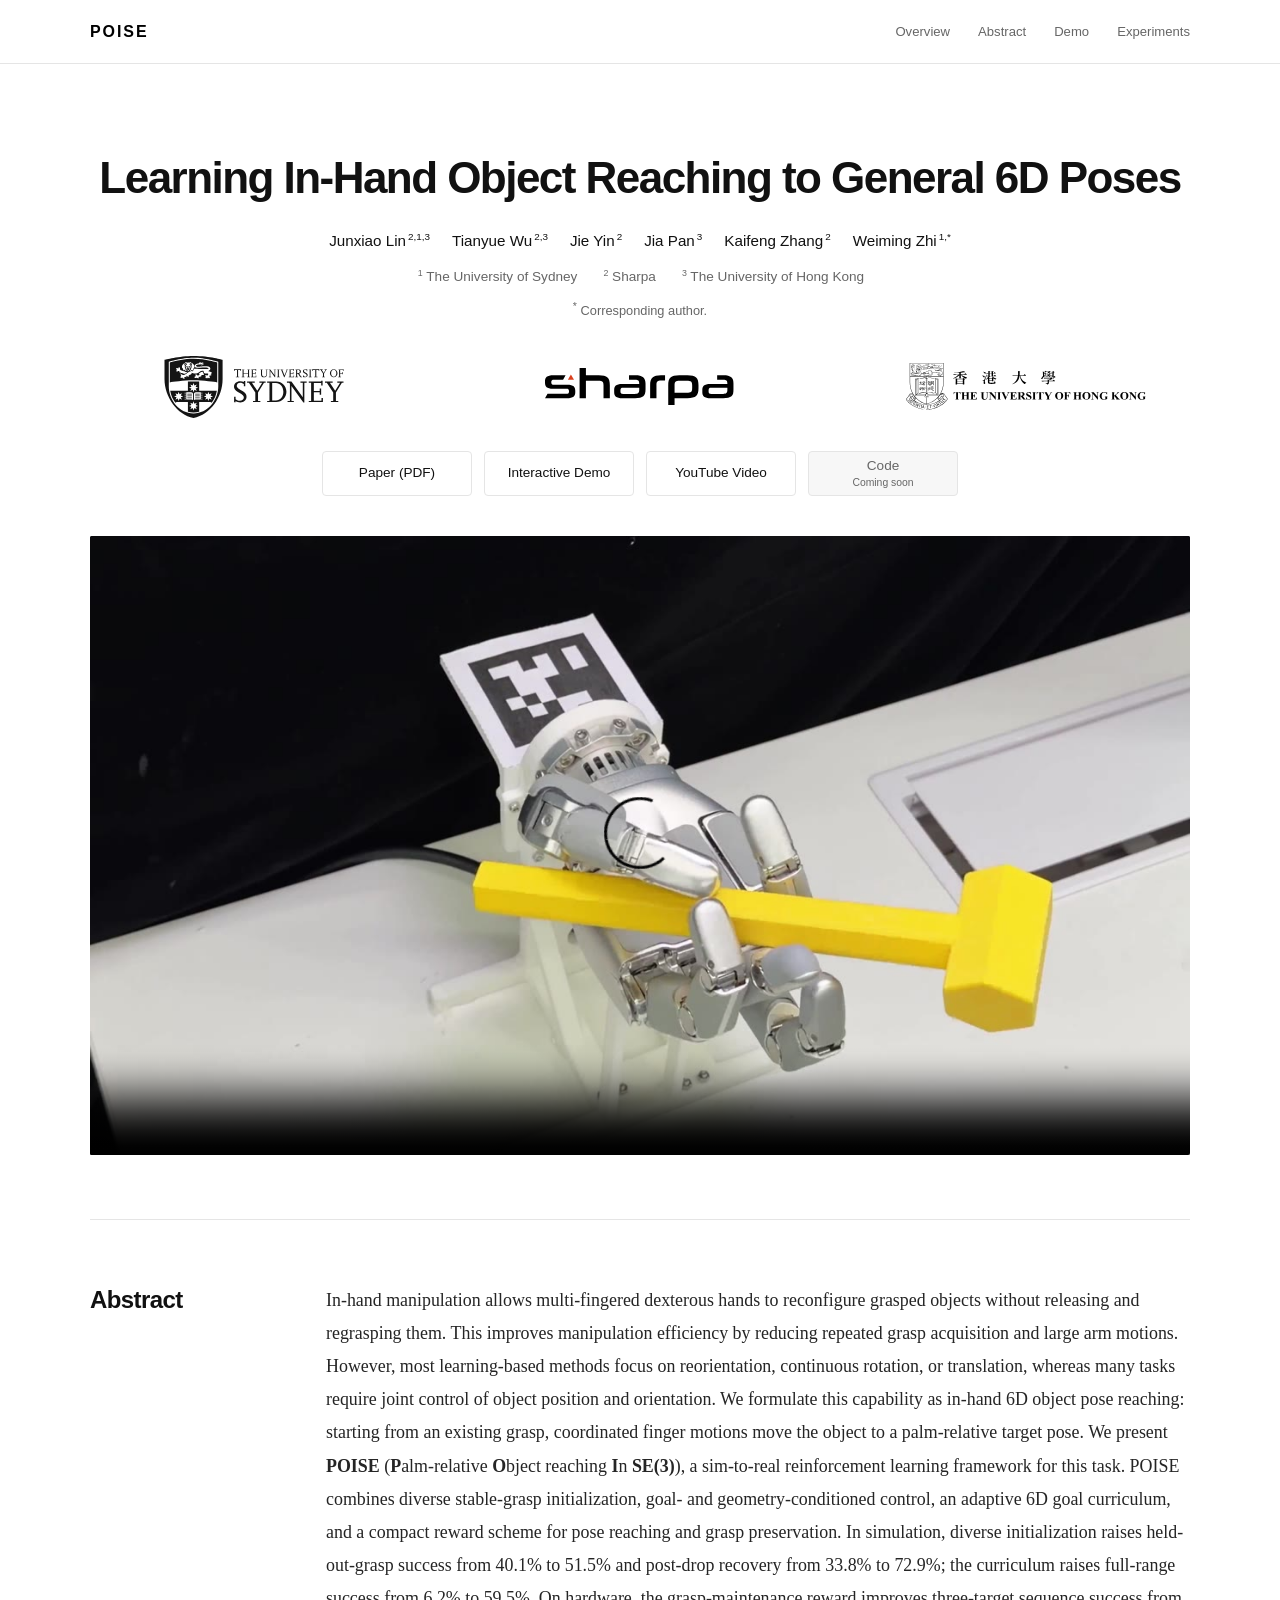
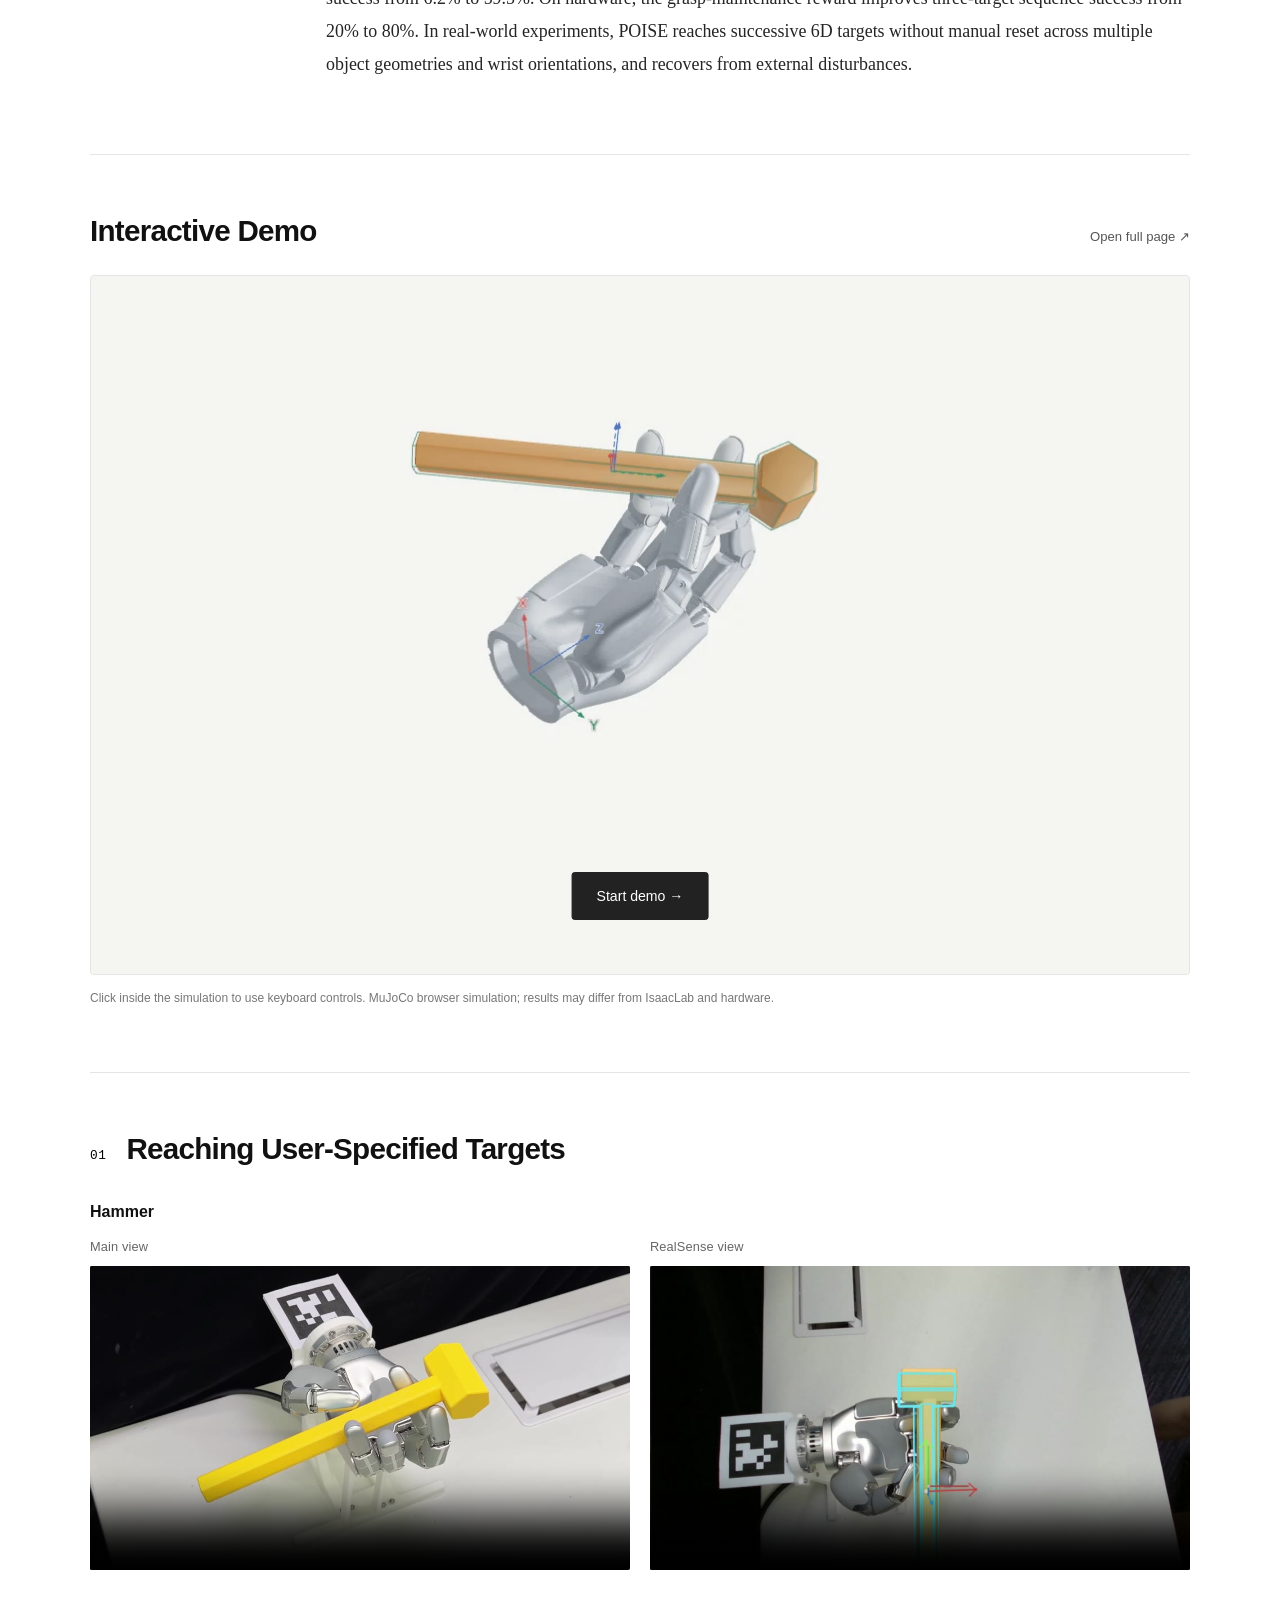
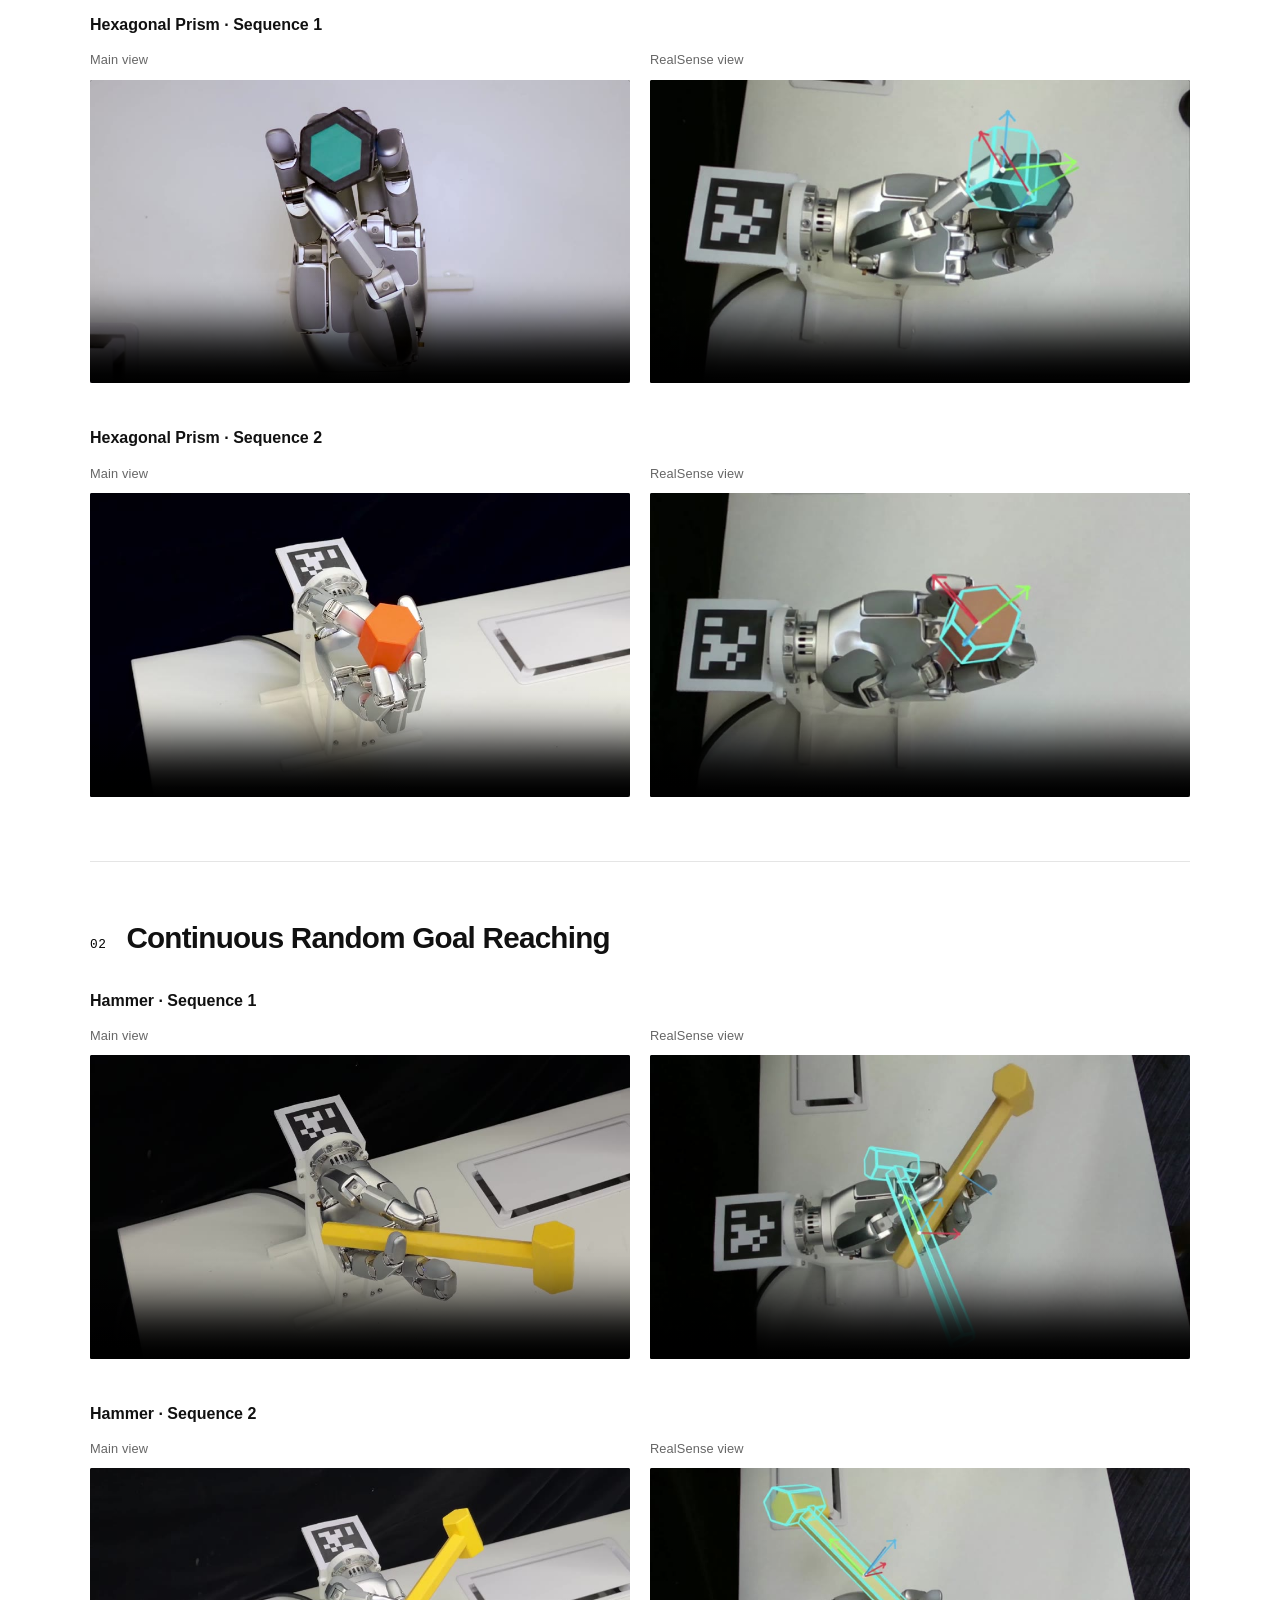
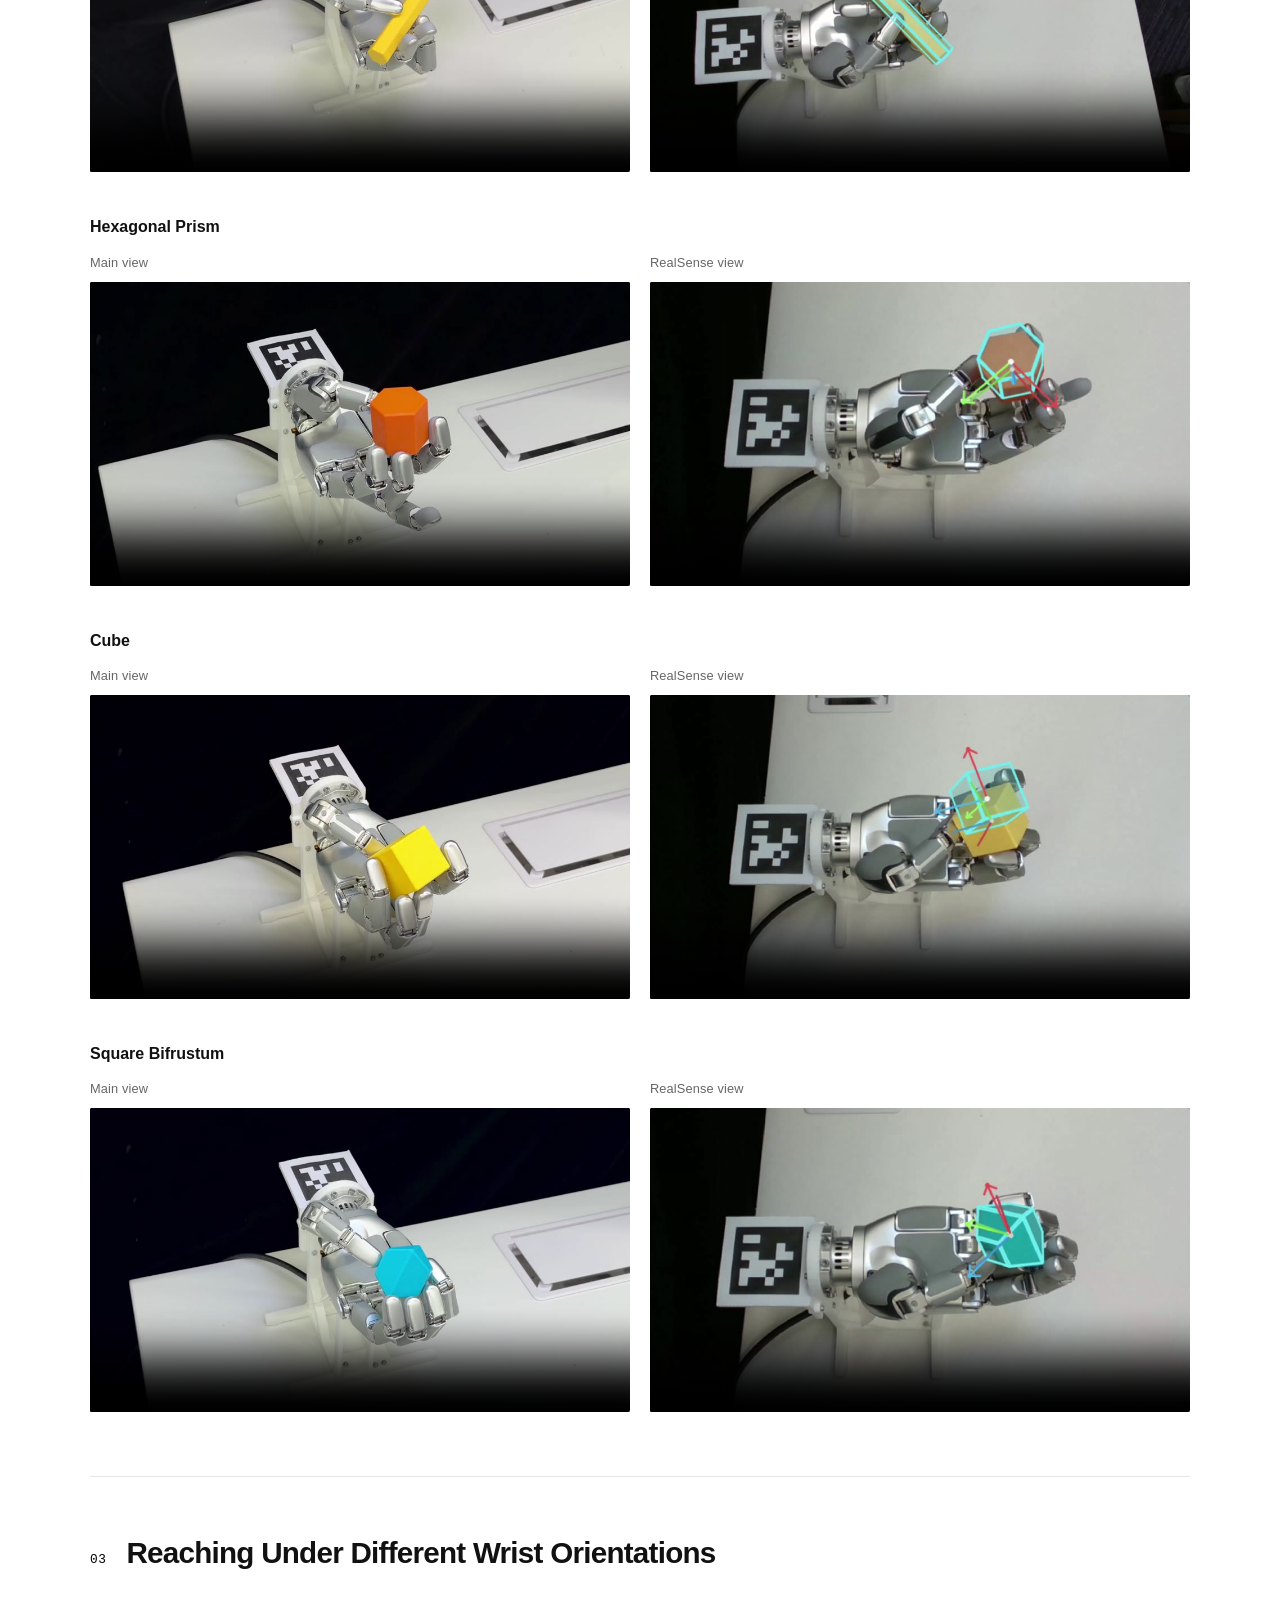
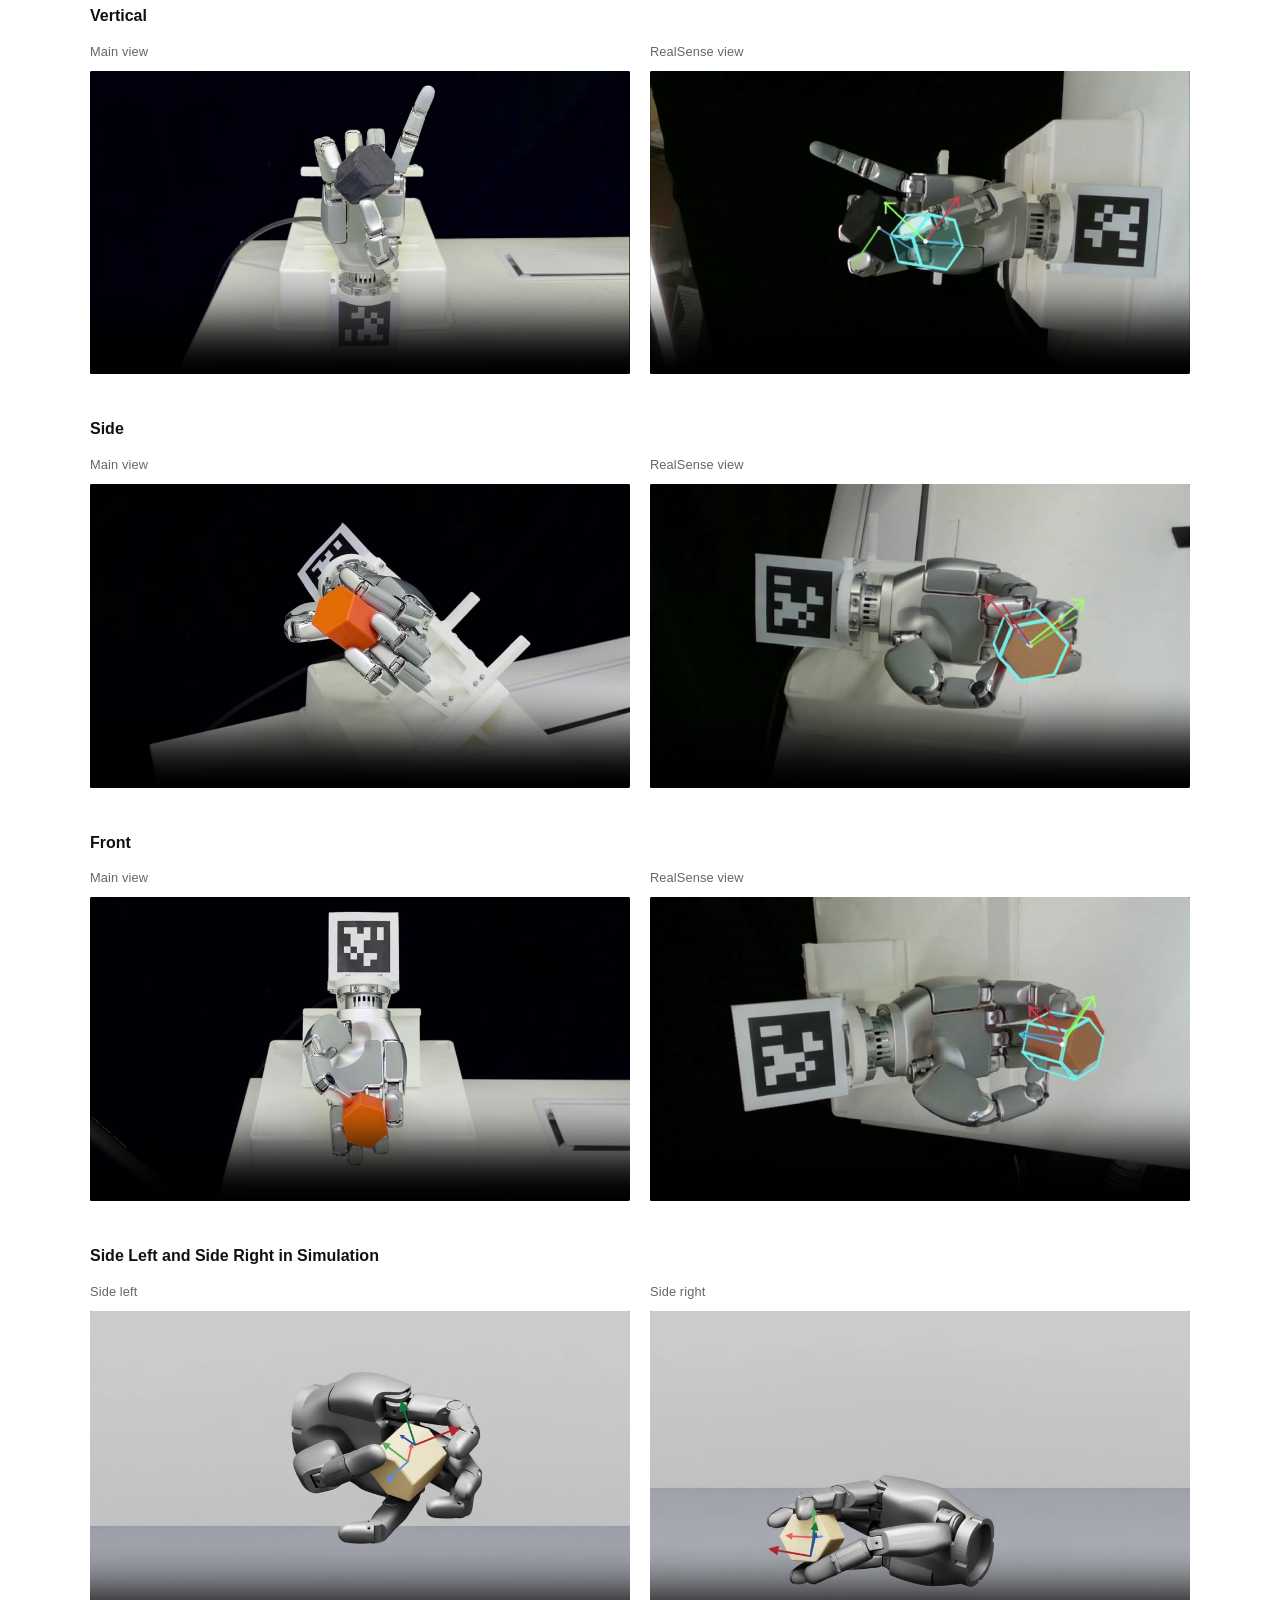
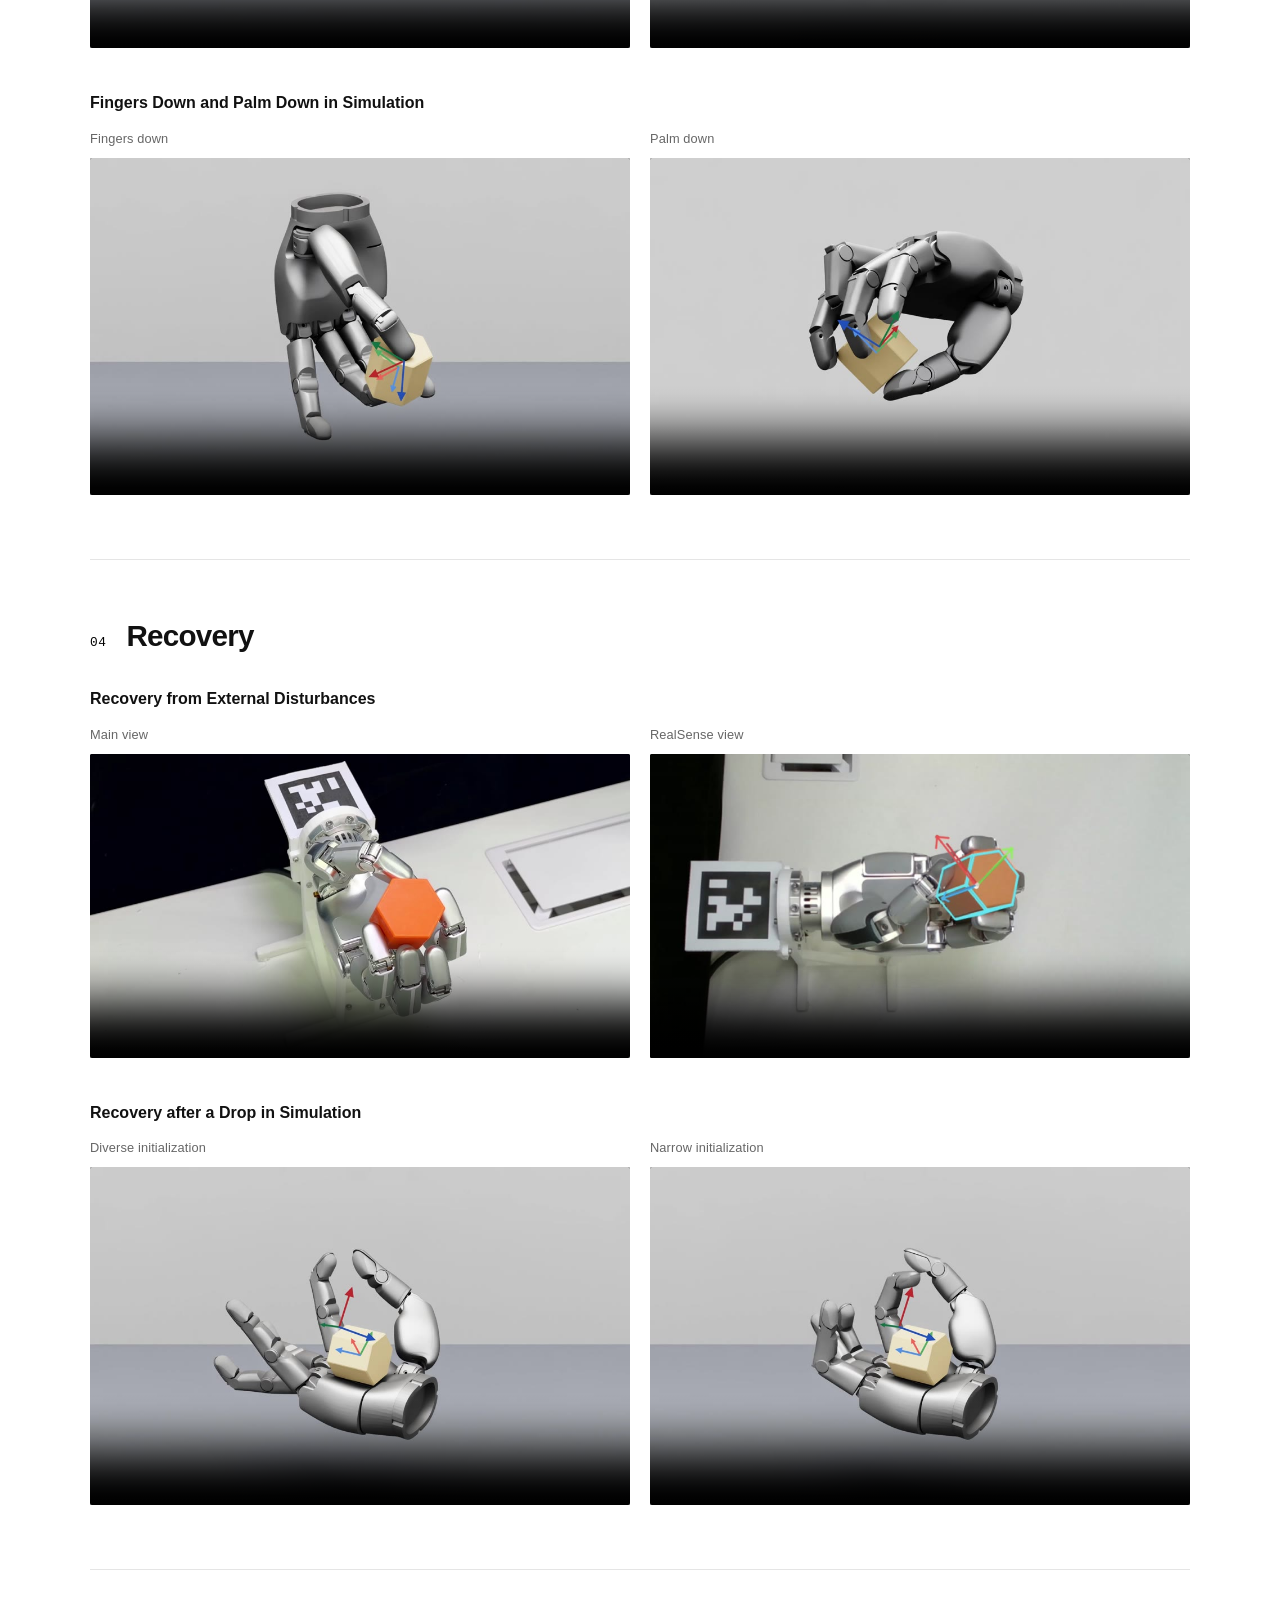
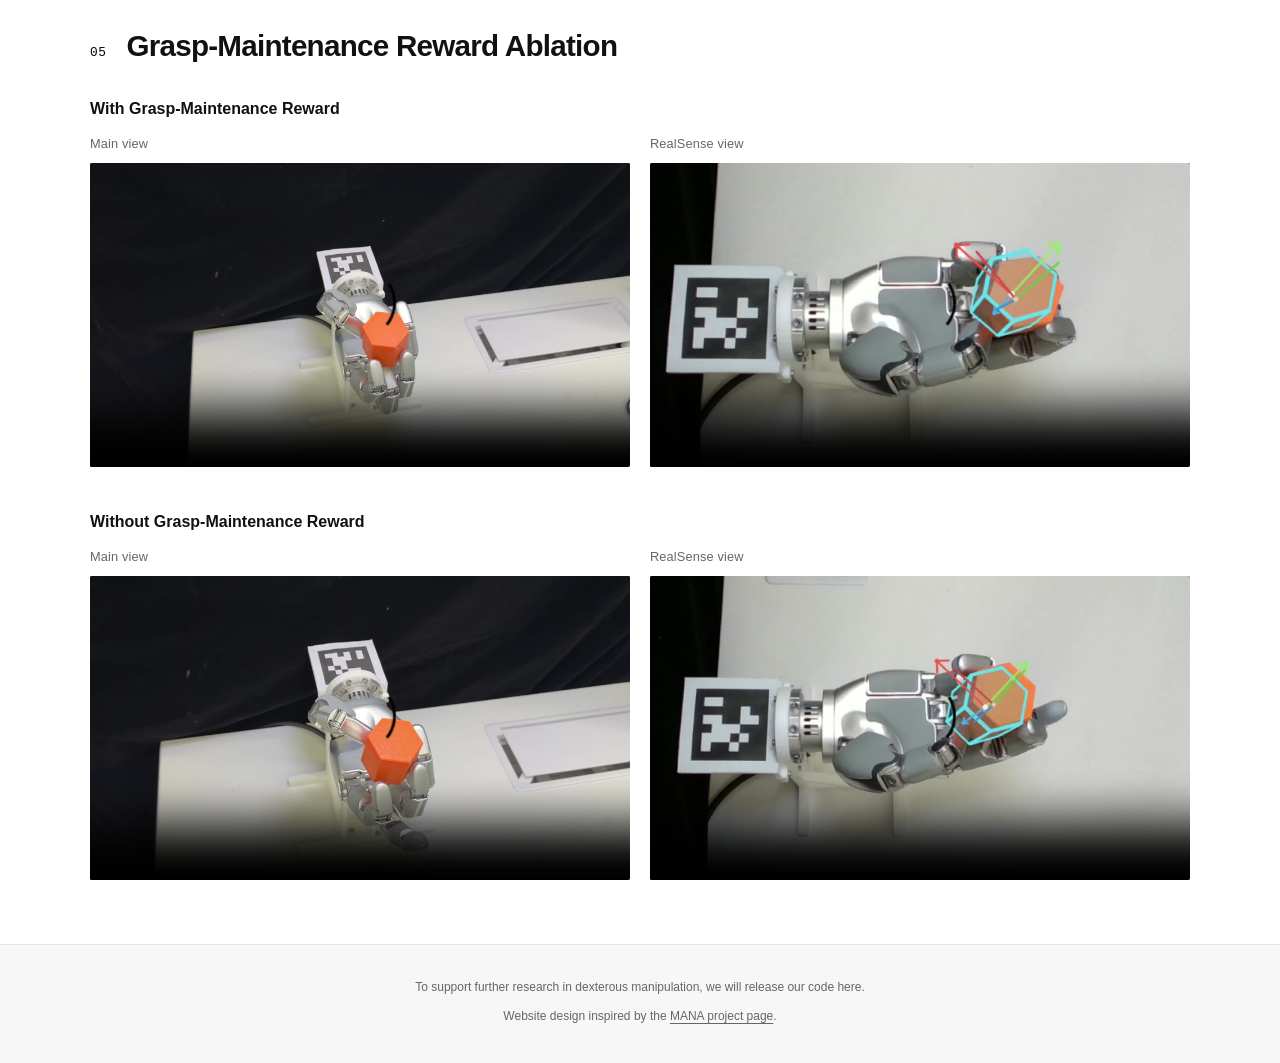
==== commit 3b9ac903: "Add YouTube video link with responsive four-button layout" ====
--- a/index.html
+++ b/index.html
@@ -19,7 +19,7 @@
     <meta property="og:image:alt" content="A dexterous hand manipulating a yellow hammer.">
     <meta name="twitter:card" content="summary_large_image">
     <title>Learning In-Hand Object Reaching to General 6D Poses</title>
-    <link rel="stylesheet" href="styles.css?v=equal-buttons-7">
+    <link rel="stylesheet" href="styles.css?v=resource-buttons-8">
     <link rel="stylesheet" href="demo.css">
     <script src="videos.js" defer></script>
     <script src="demo.js" defer></script>
@@ -71,6 +71,7 @@
         <nav class="project-links" aria-label="Project resources">
           <a href="assets/papers/poise.pdf?v=158c9f7f8d40" type="application/pdf" target="_blank" rel="noopener">Paper (PDF)</a>
           <a href="demo.html">Interactive Demo</a>
+          <a href="https://www.youtube.com/watch?v=PfWY5IXfj1Q" target="_blank" rel="noopener noreferrer">YouTube Video</a>
           <button class="project-link--unavailable" type="button" disabled>
             <span>Code</span>
             <span class="project-link-status">Coming soon</span>
--- a/styles.css
+++ b/styles.css
@@ -172,8 +172,8 @@
 
 .project-links {
   display: grid;
-  grid-template-columns: repeat(3, minmax(0, 1fr));
-  width: min(100%, 474px);
+  grid-template-columns: repeat(4, minmax(0, 1fr));
+  width: min(100%, 636px);
   gap: 12px;
   margin: 26px auto 40px;
 }
@@ -384,6 +384,8 @@
   }
 
   .project-links {
+    grid-template-columns: repeat(2, minmax(0, 1fr));
+    width: min(100%, 360px);
     gap: 8px;
   }
 
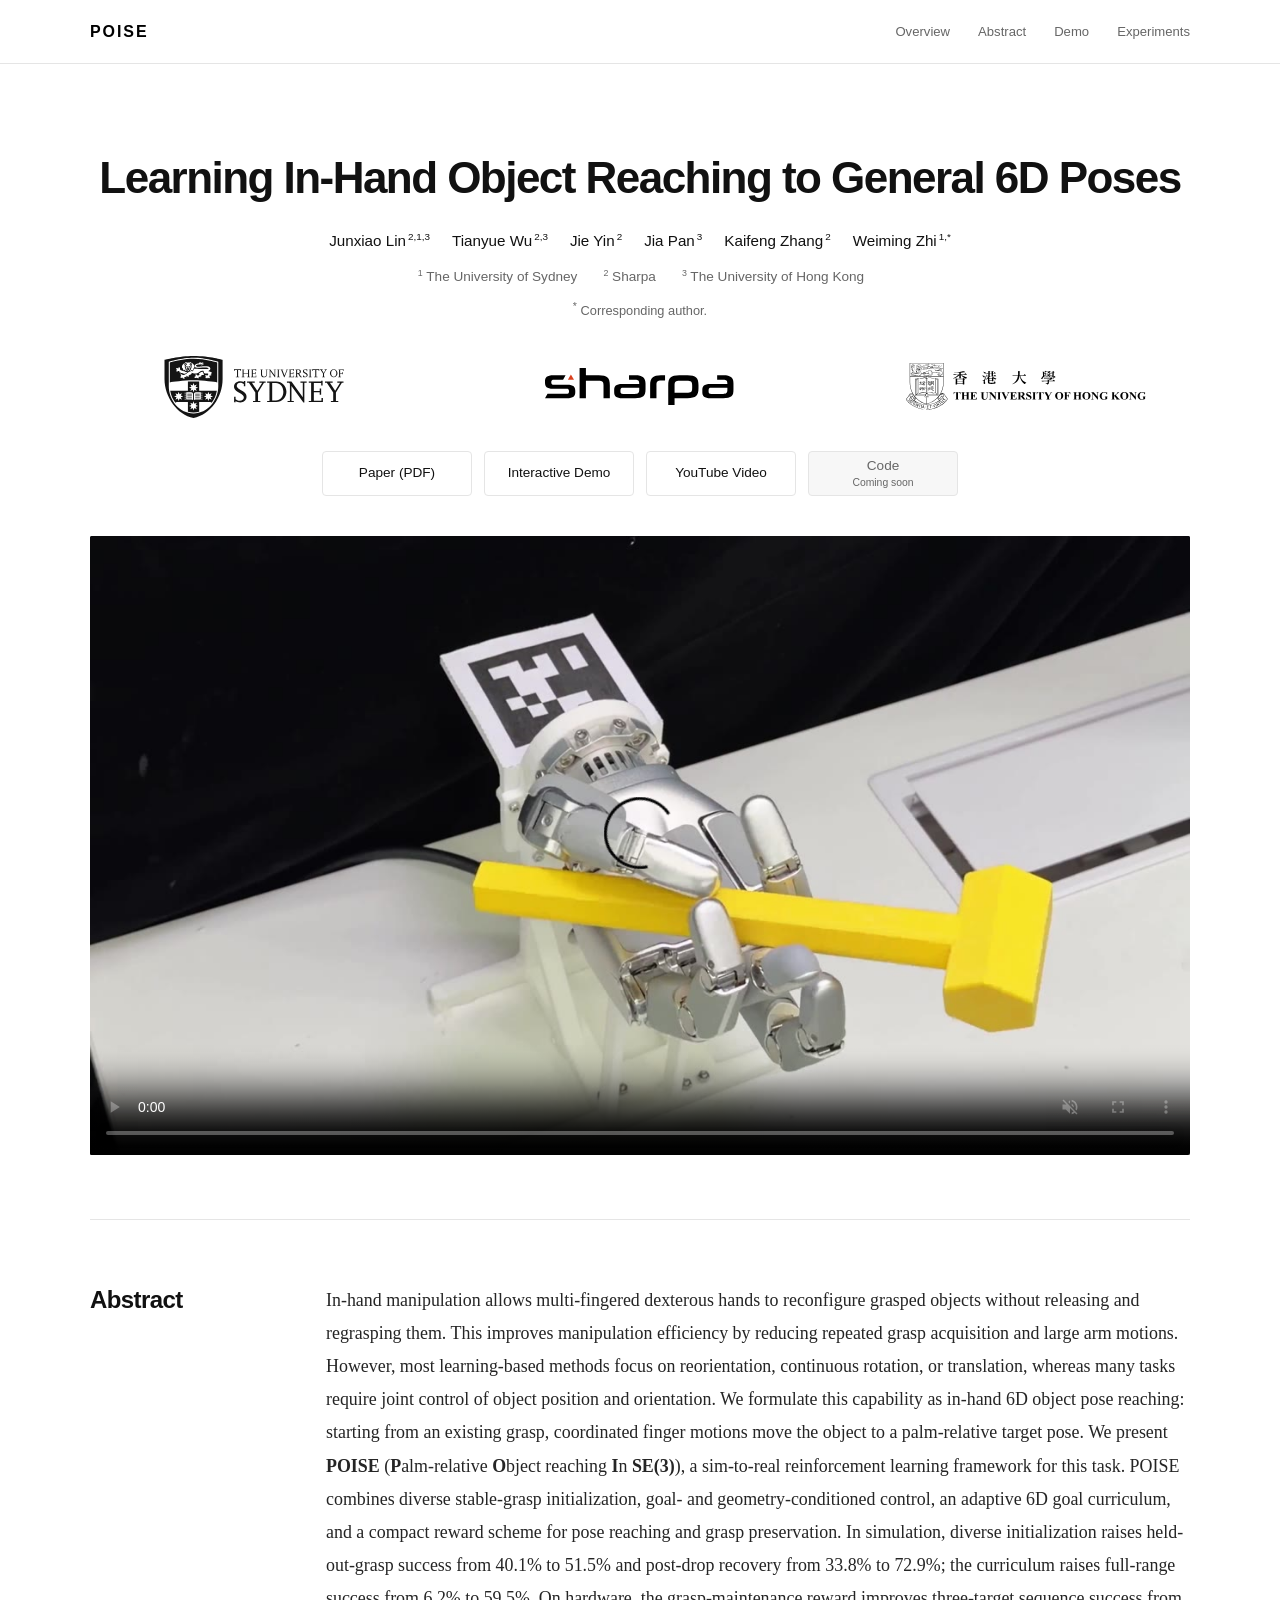
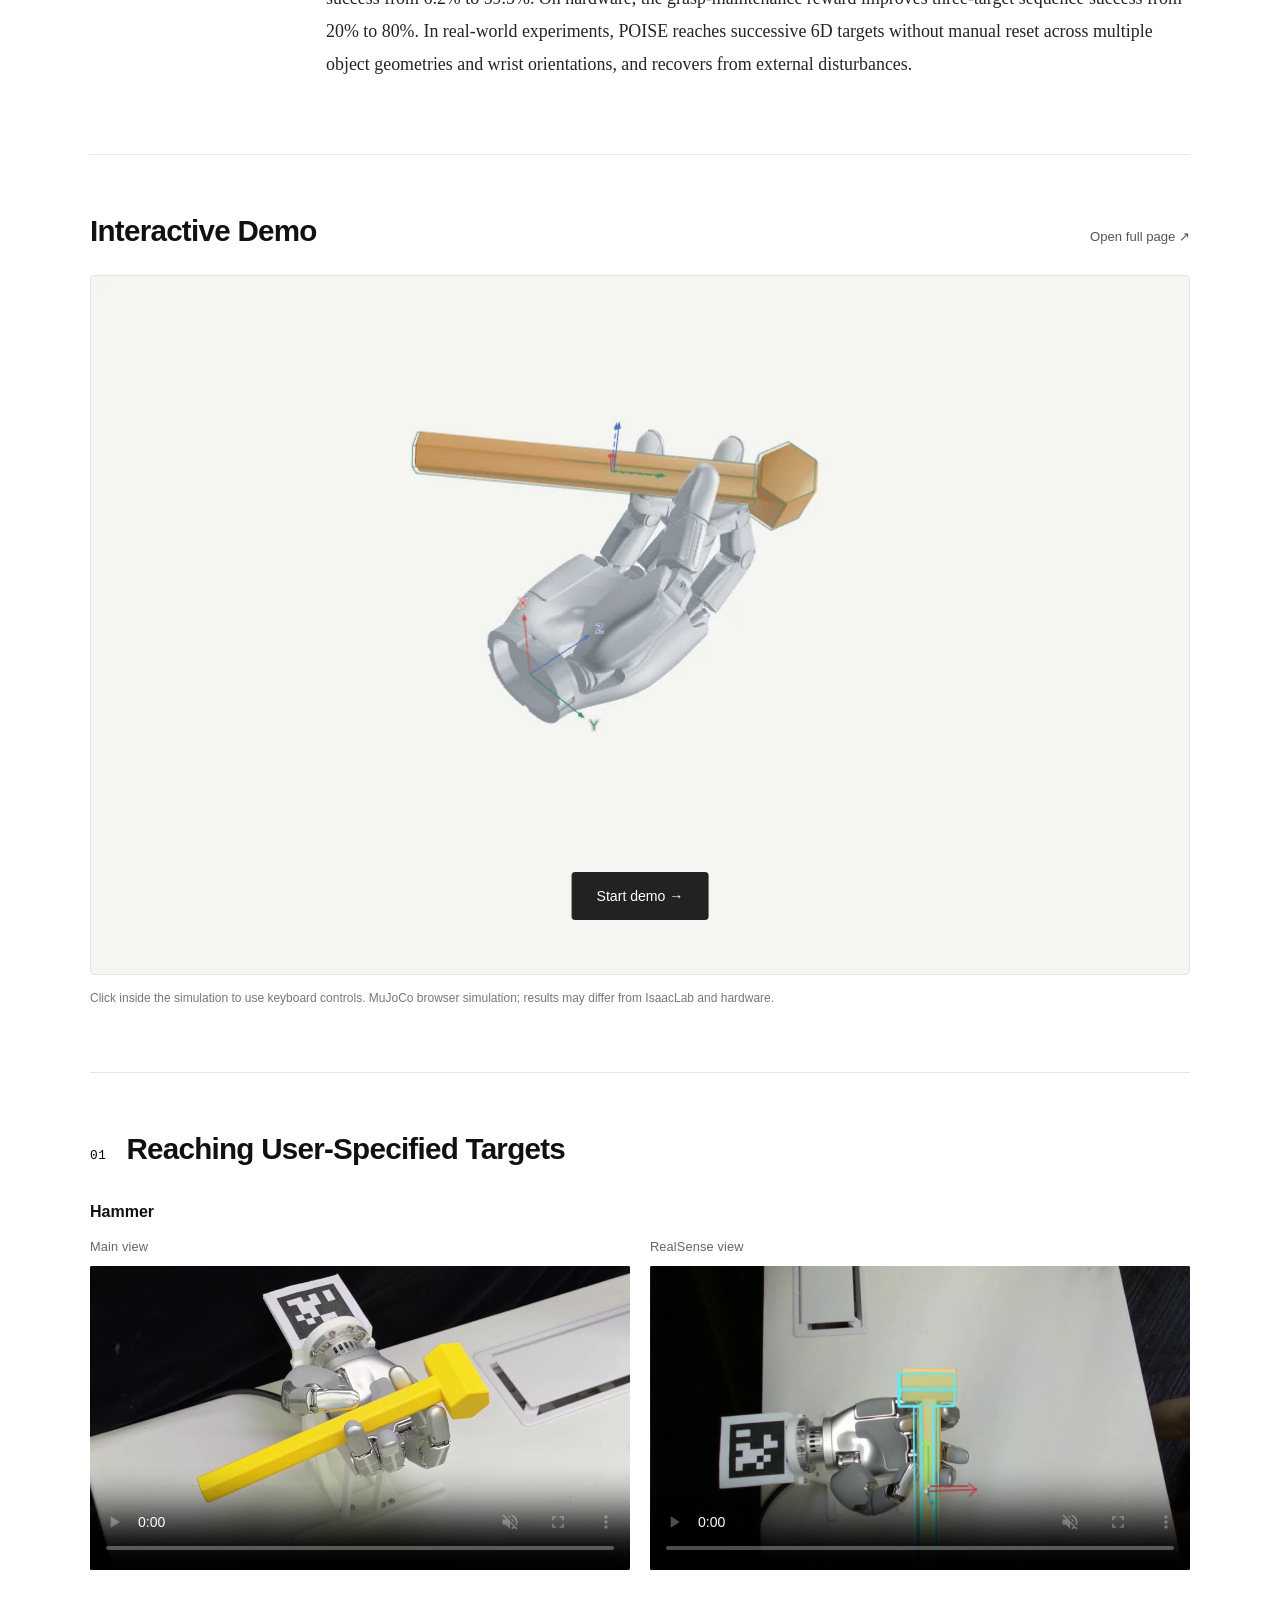
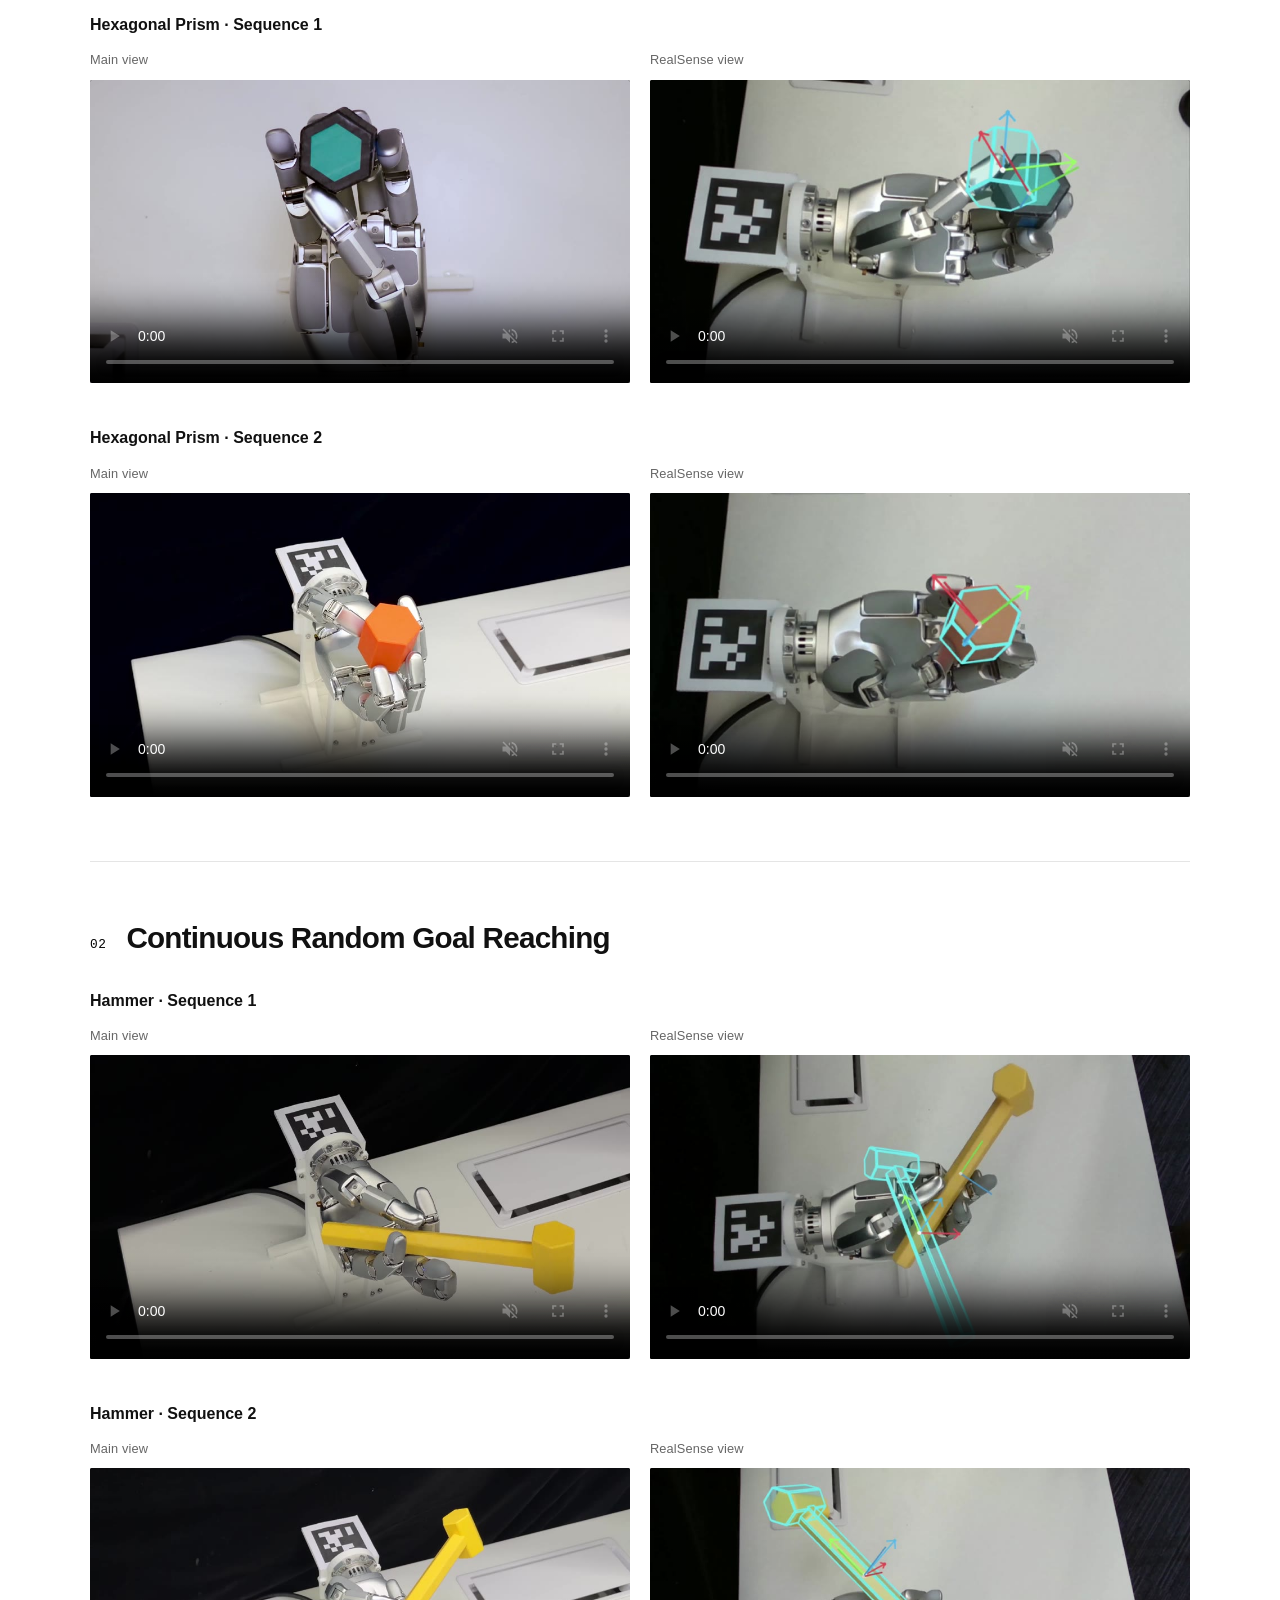
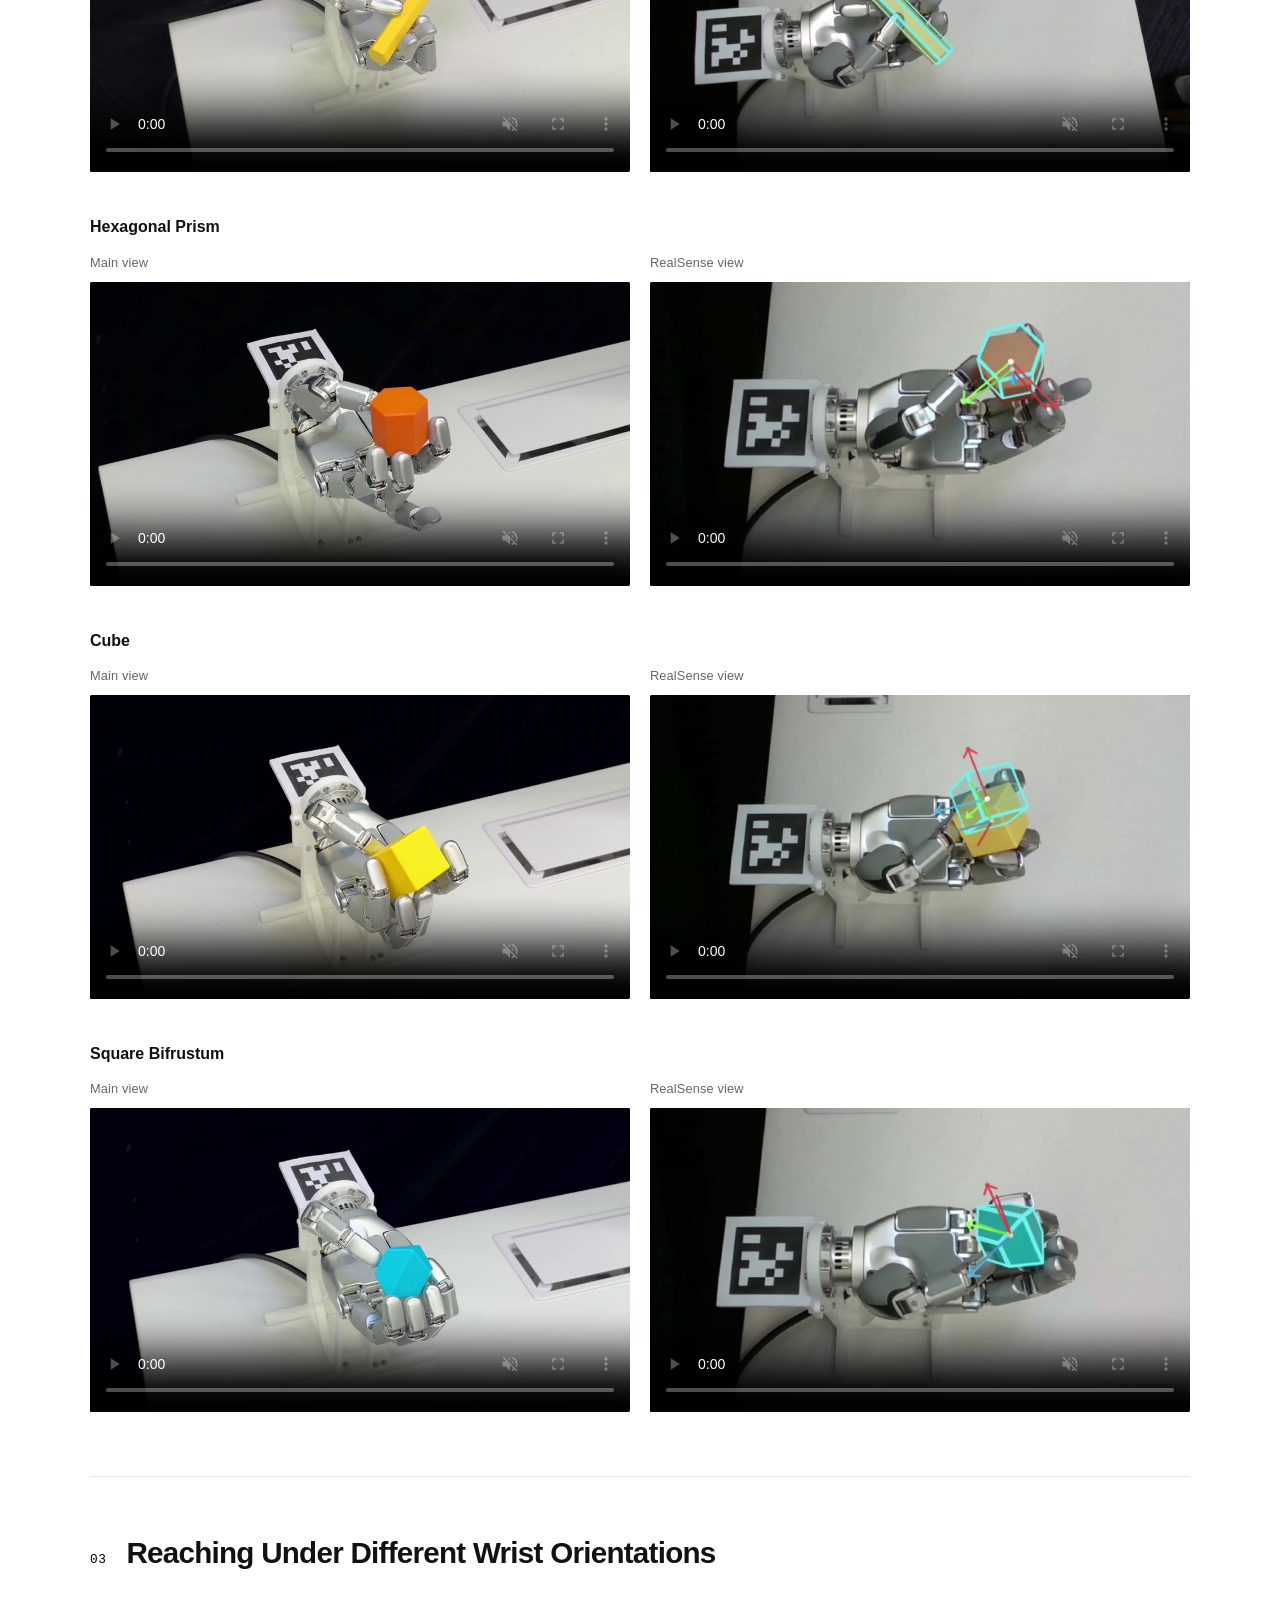
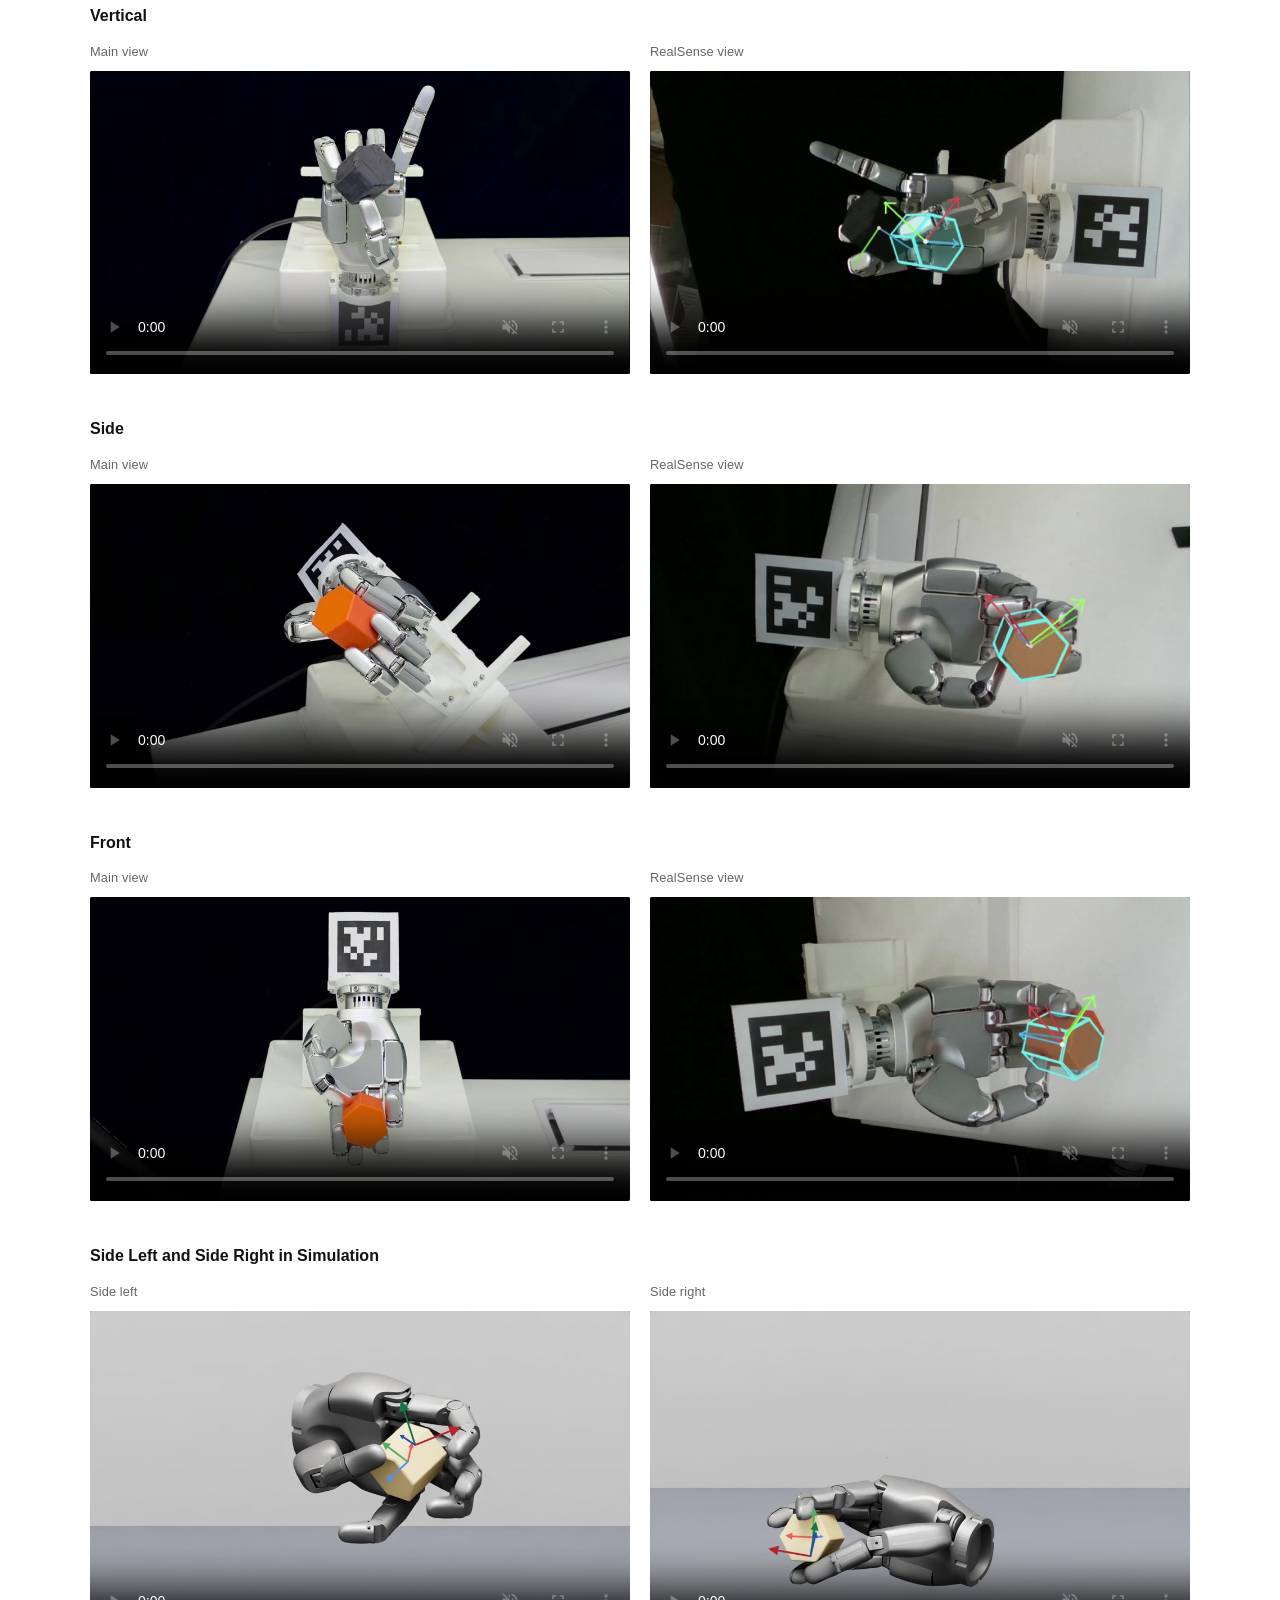
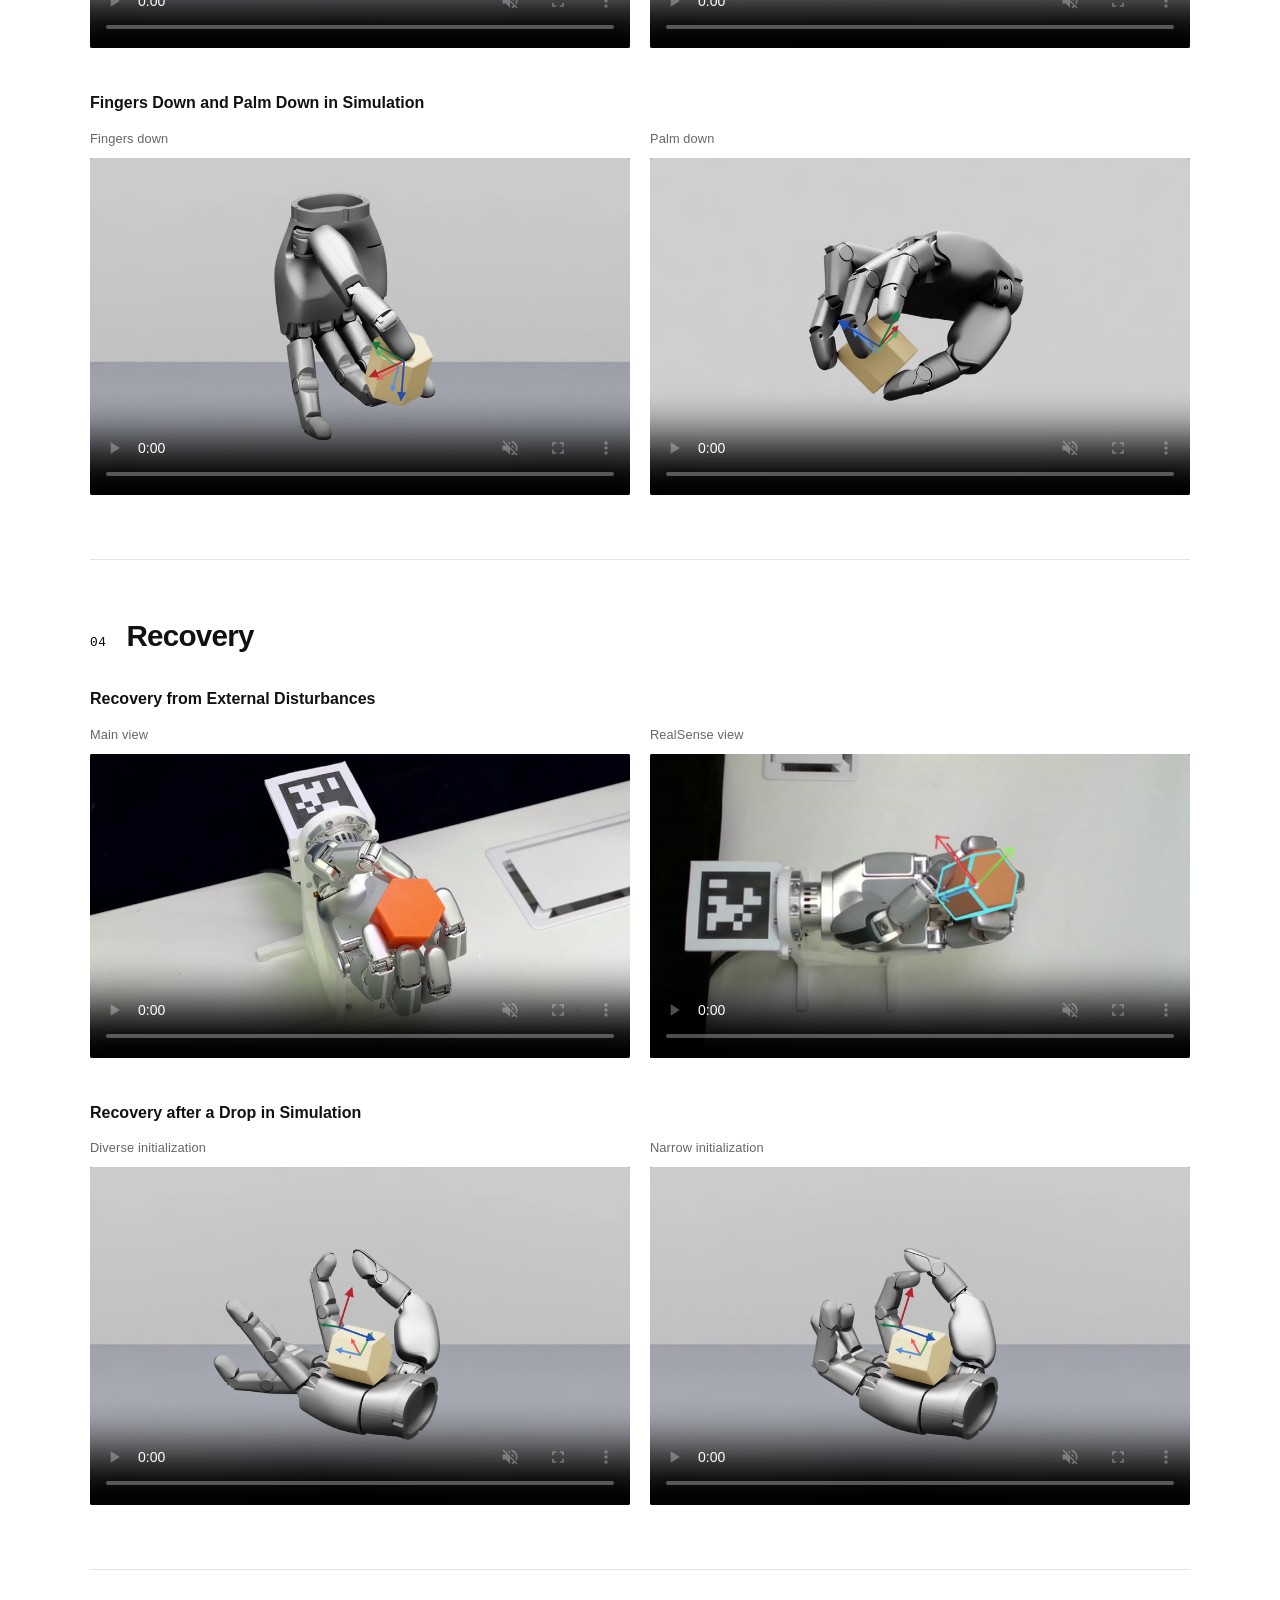
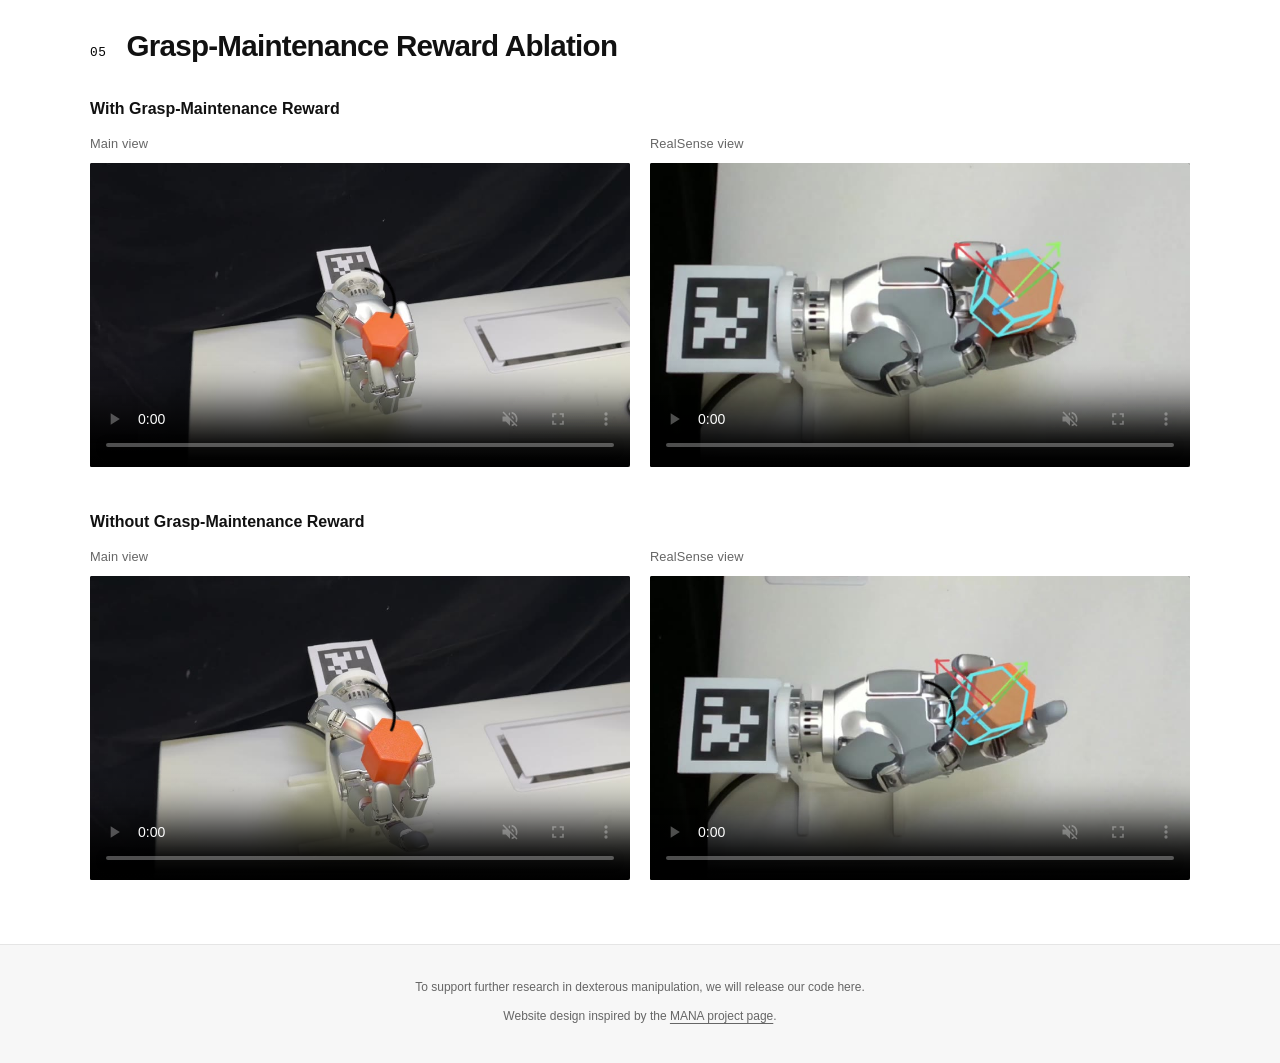
==== commit 724c168e: "Shorten browser title to POISE and add logo concept assets" ====
--- a/index.html
+++ b/index.html
@@ -18,7 +18,7 @@
     <meta property="og:image" content="https://junxiaolin.github.io/poise/assets/posters/overview.jpg">
     <meta property="og:image:alt" content="A dexterous hand manipulating a yellow hammer.">
     <meta name="twitter:card" content="summary_large_image">
-    <title>Learning In-Hand Object Reaching to General 6D Poses</title>
+    <title>POISE</title>
     <link rel="stylesheet" href="styles.css?v=resource-buttons-8">
     <link rel="stylesheet" href="demo.css">
     <script src="videos.js" defer></script>
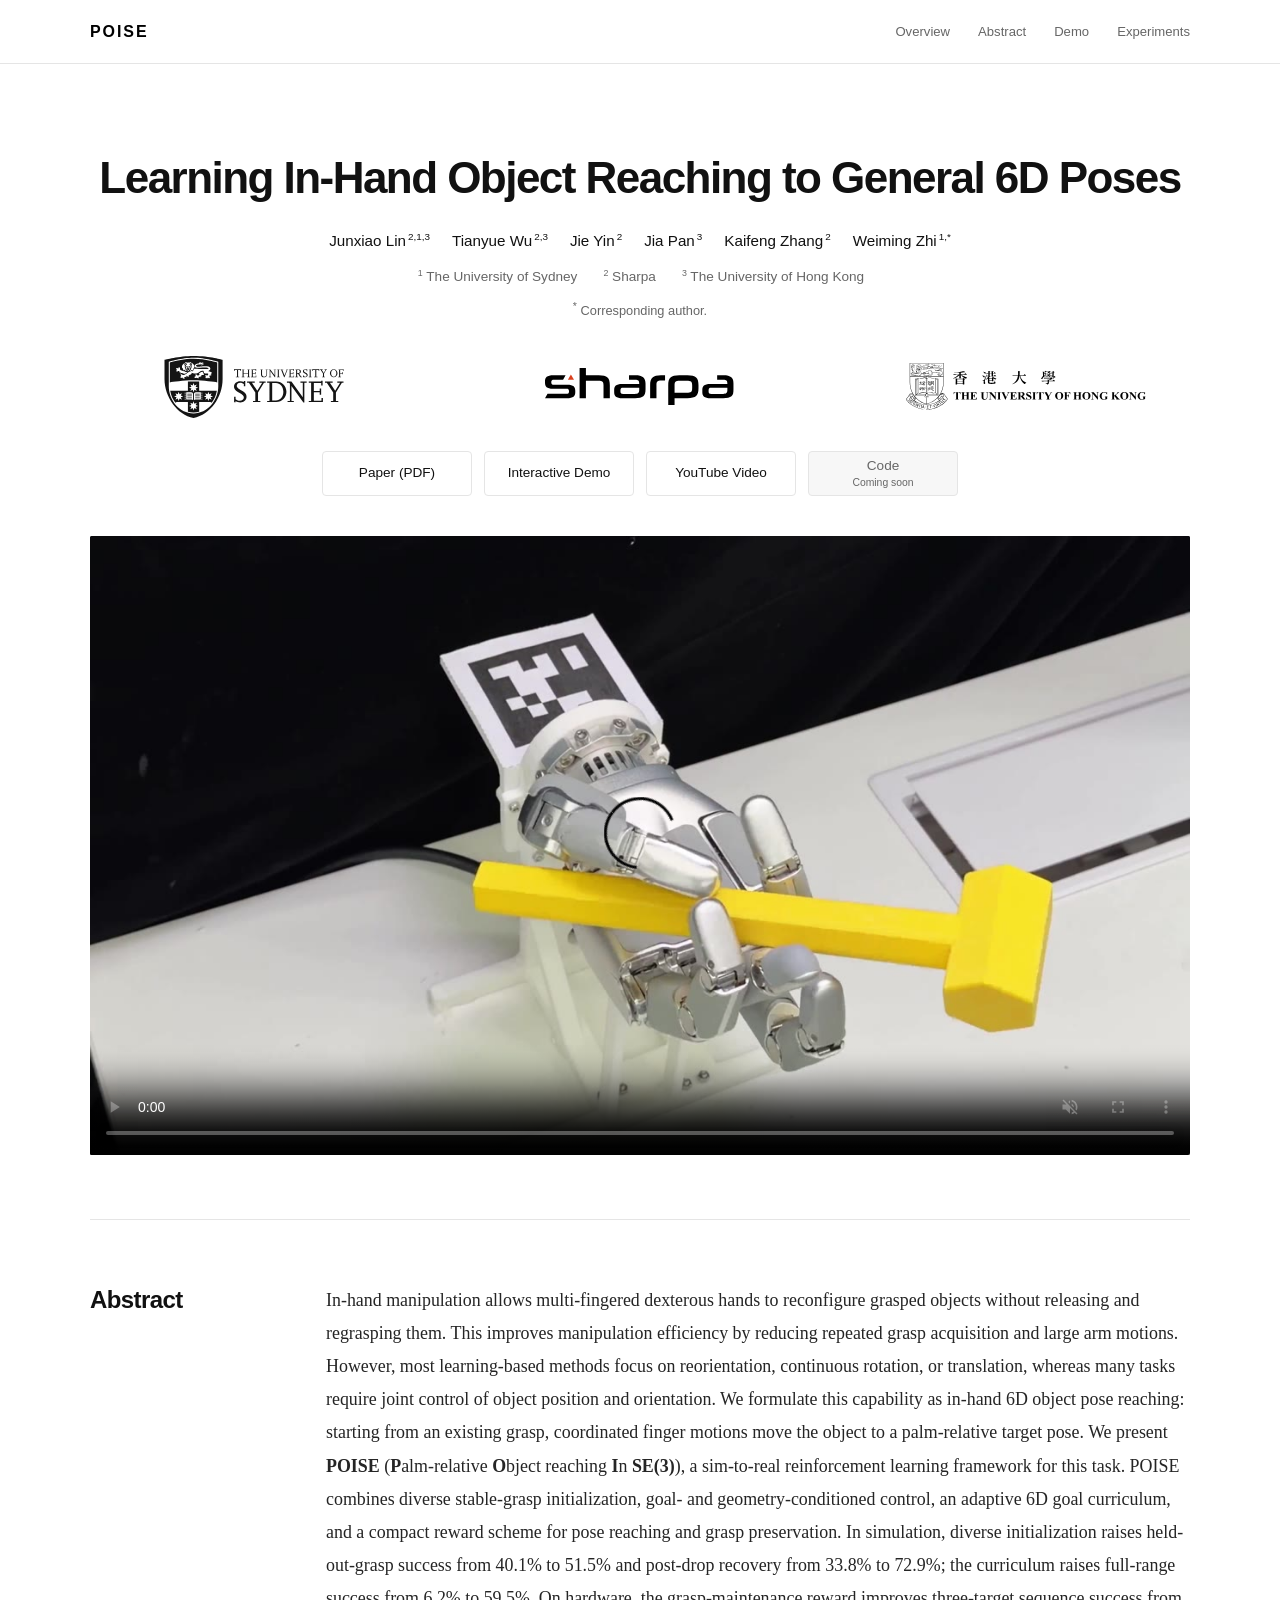
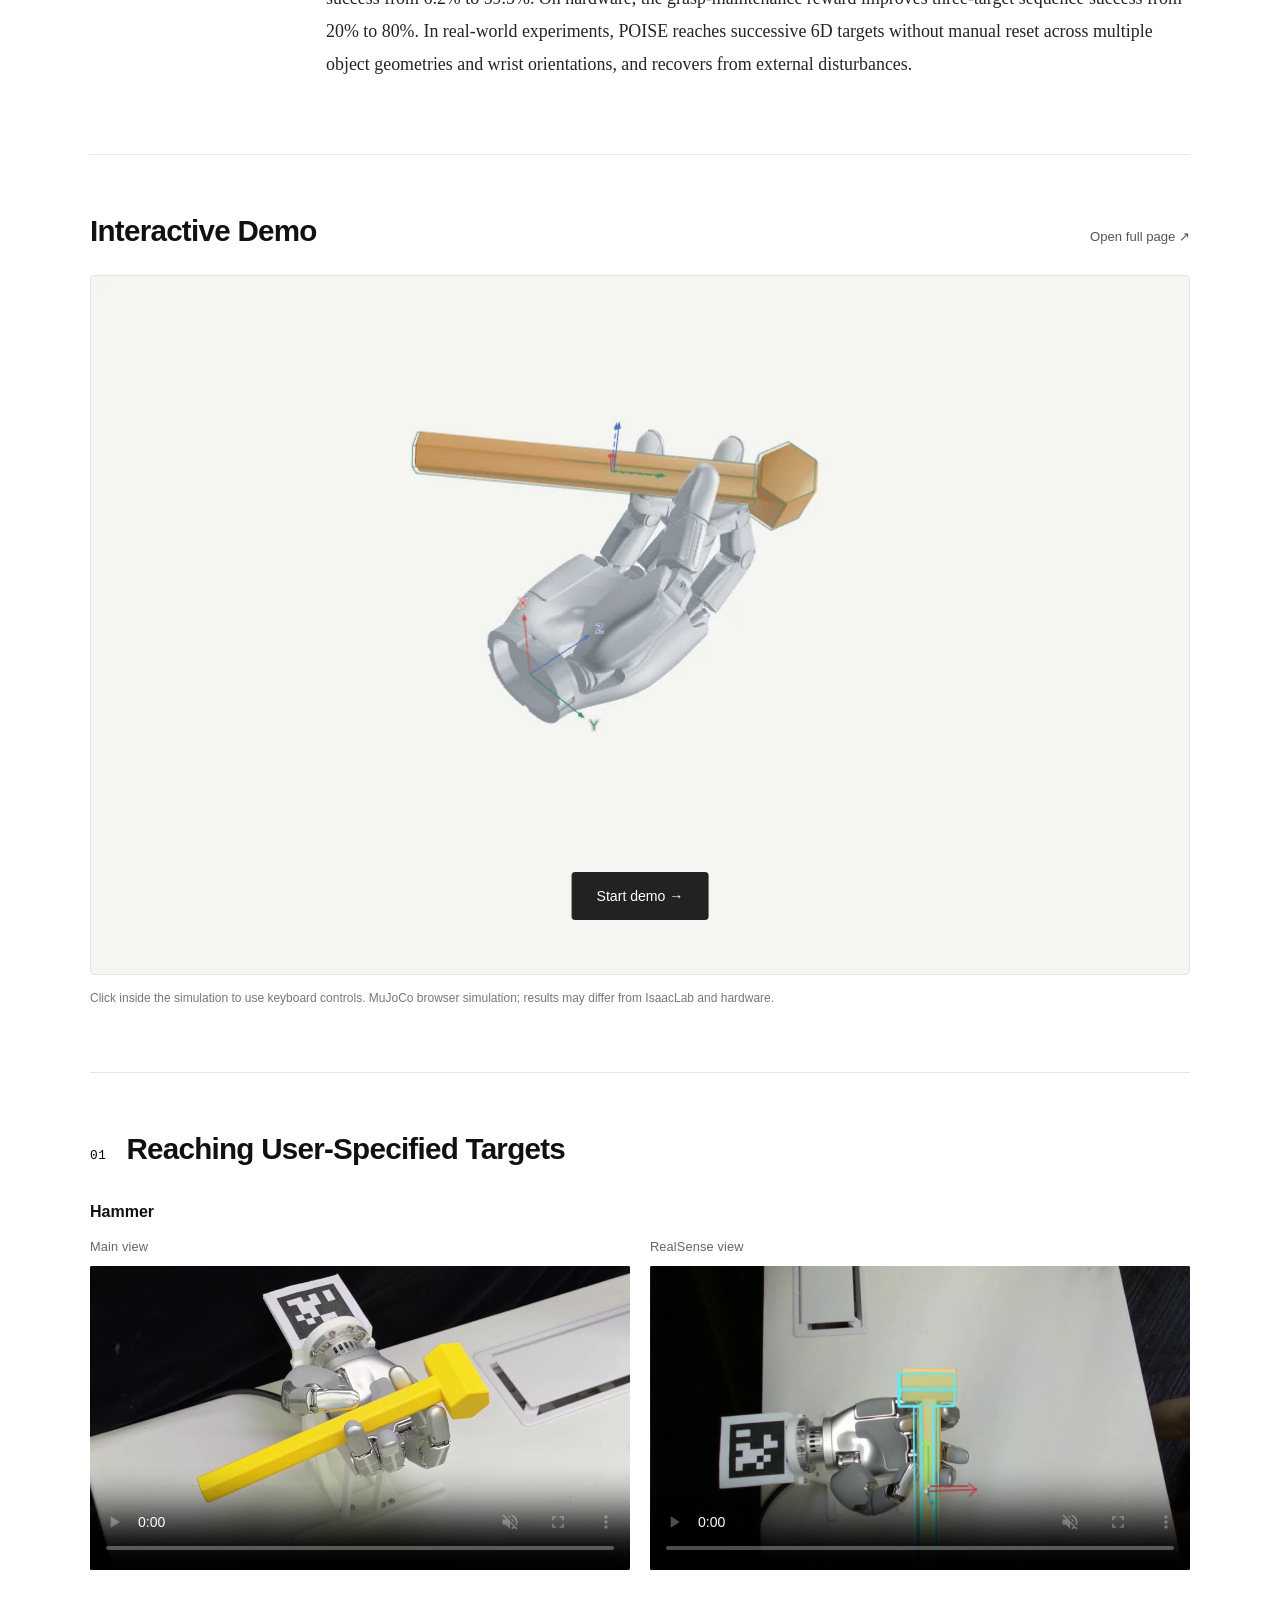
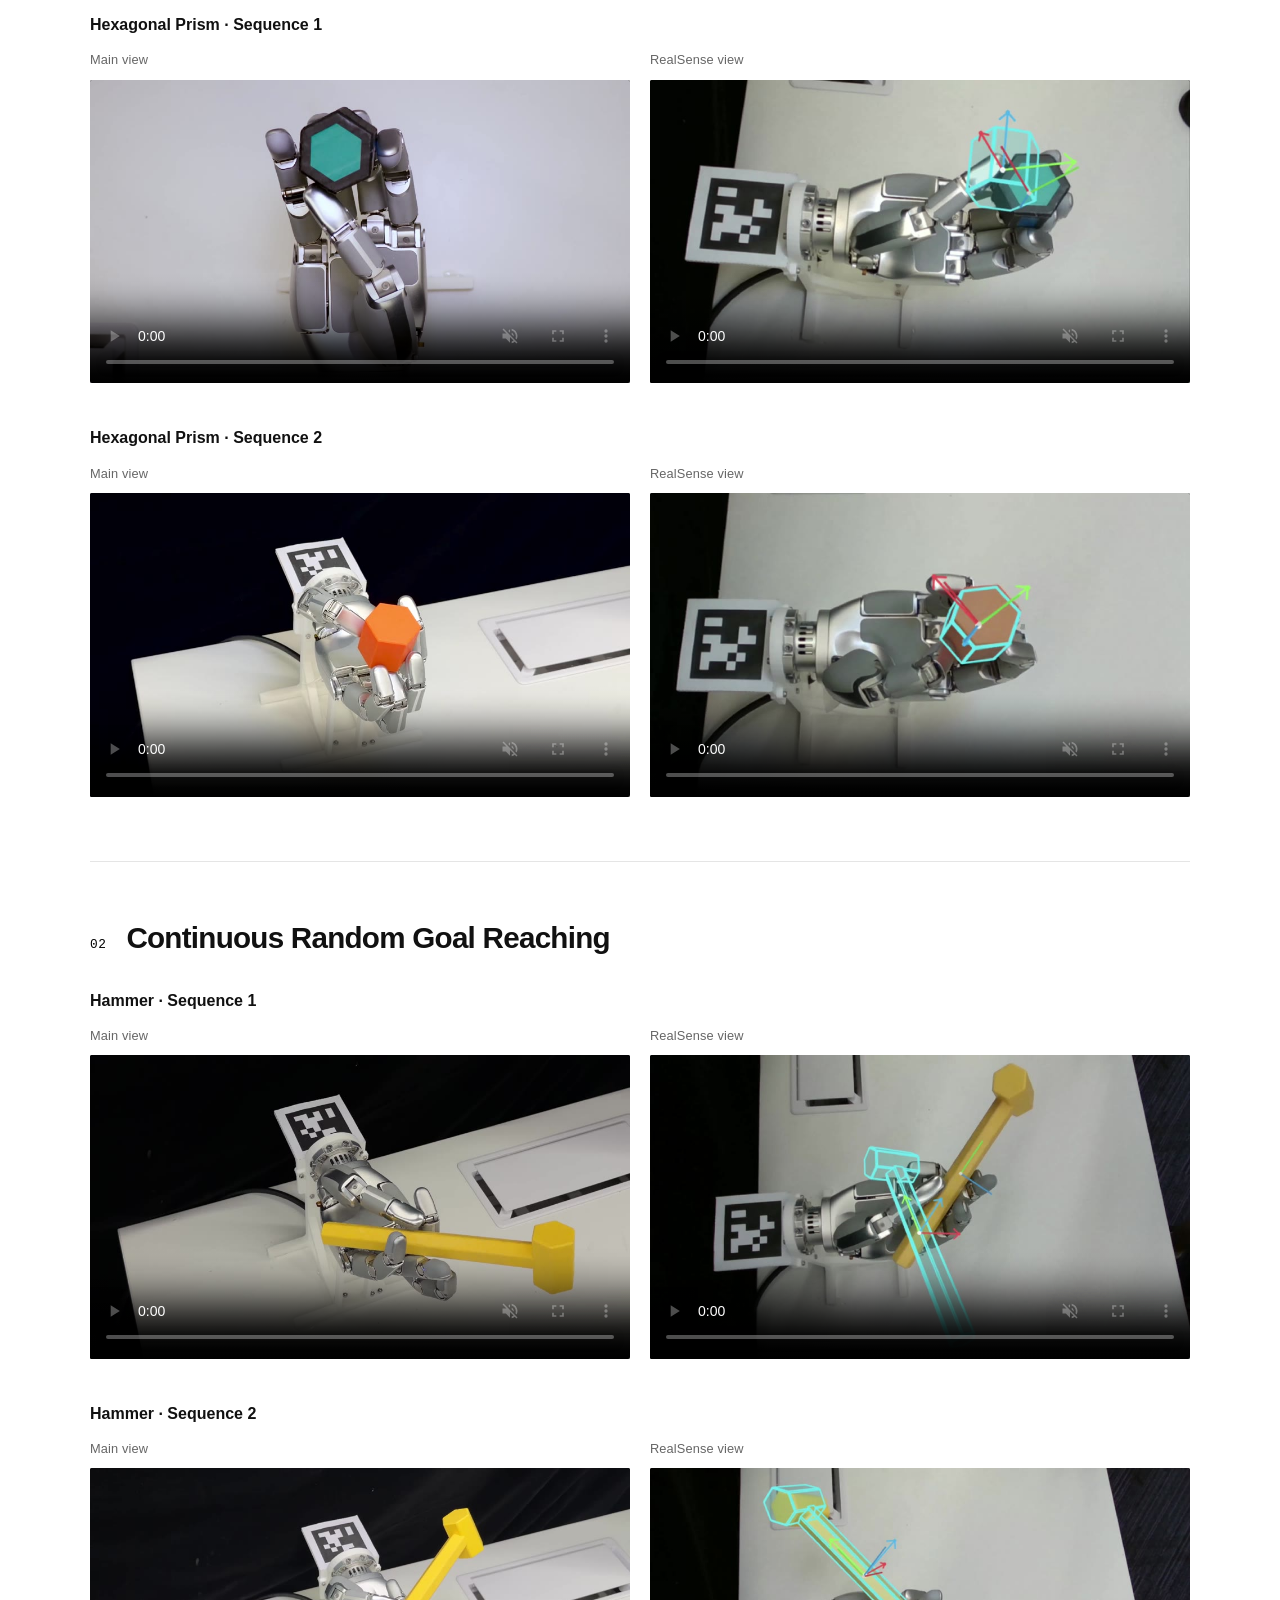
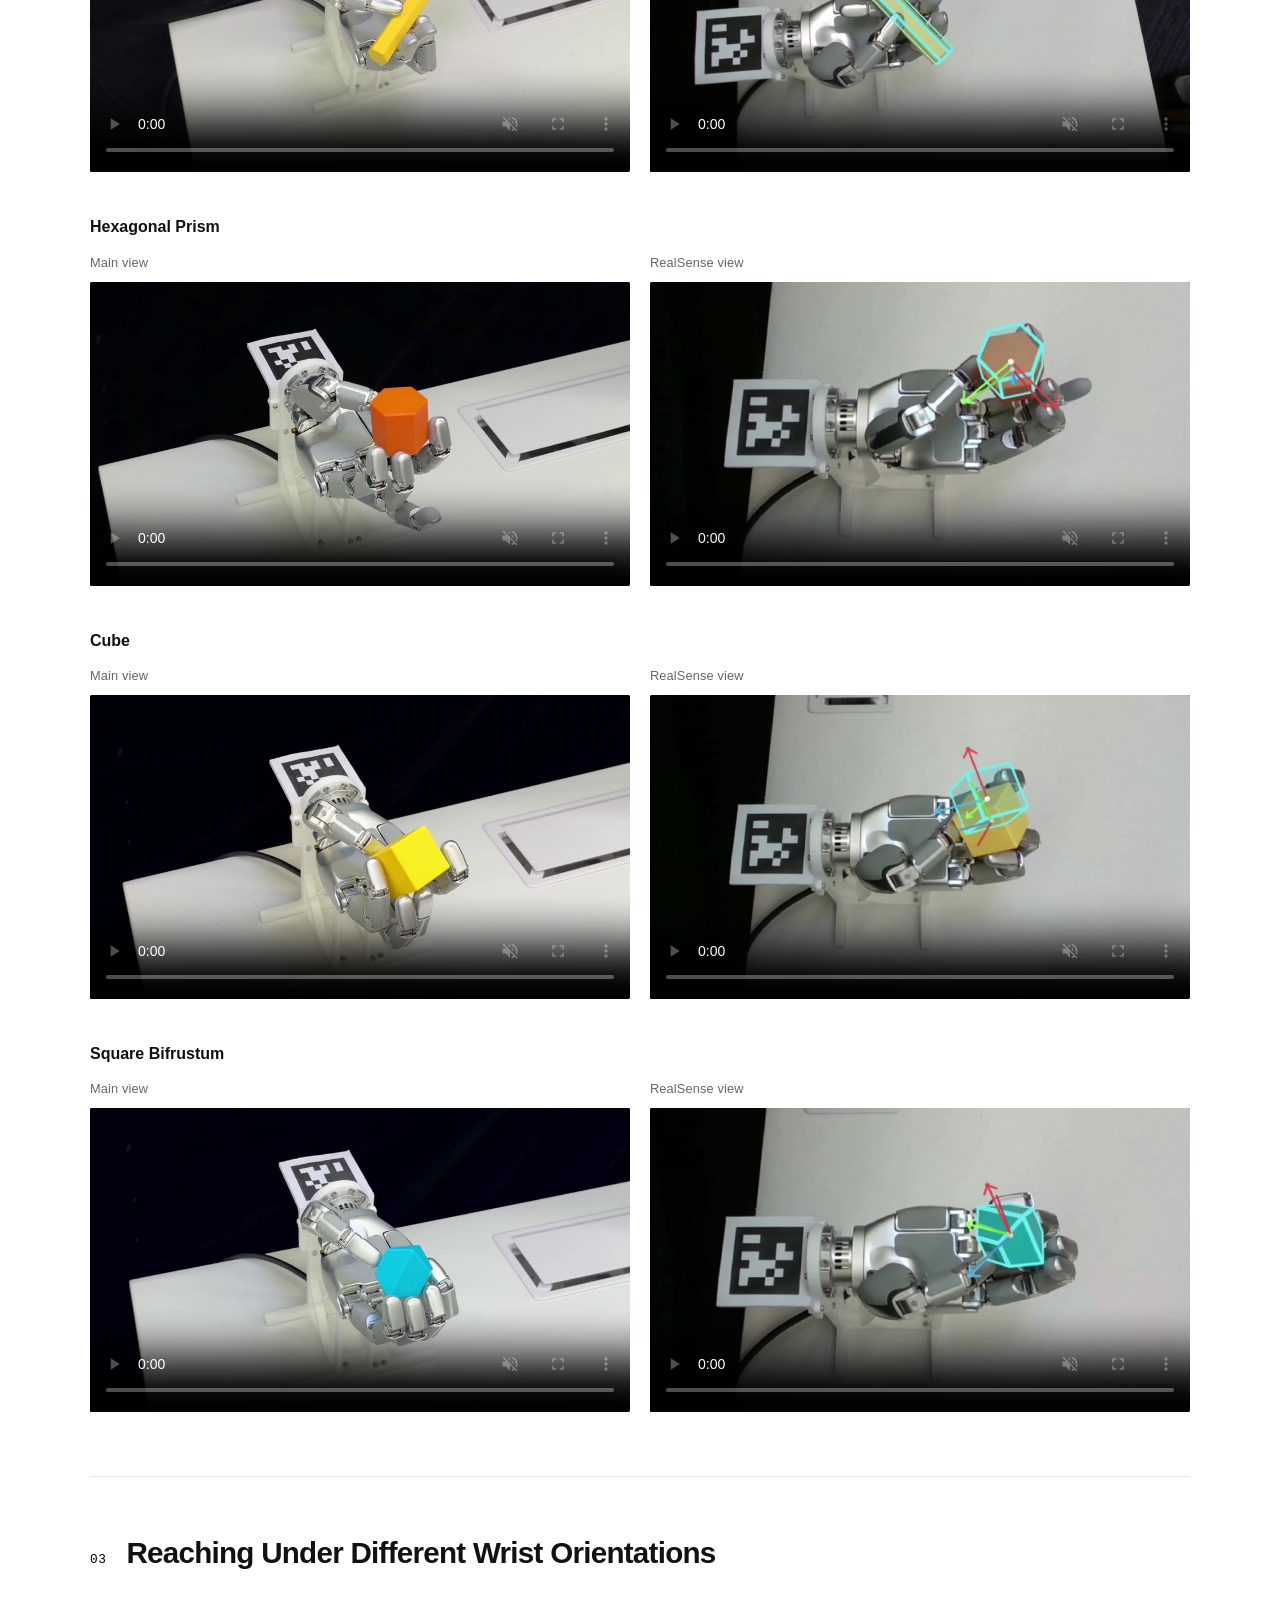
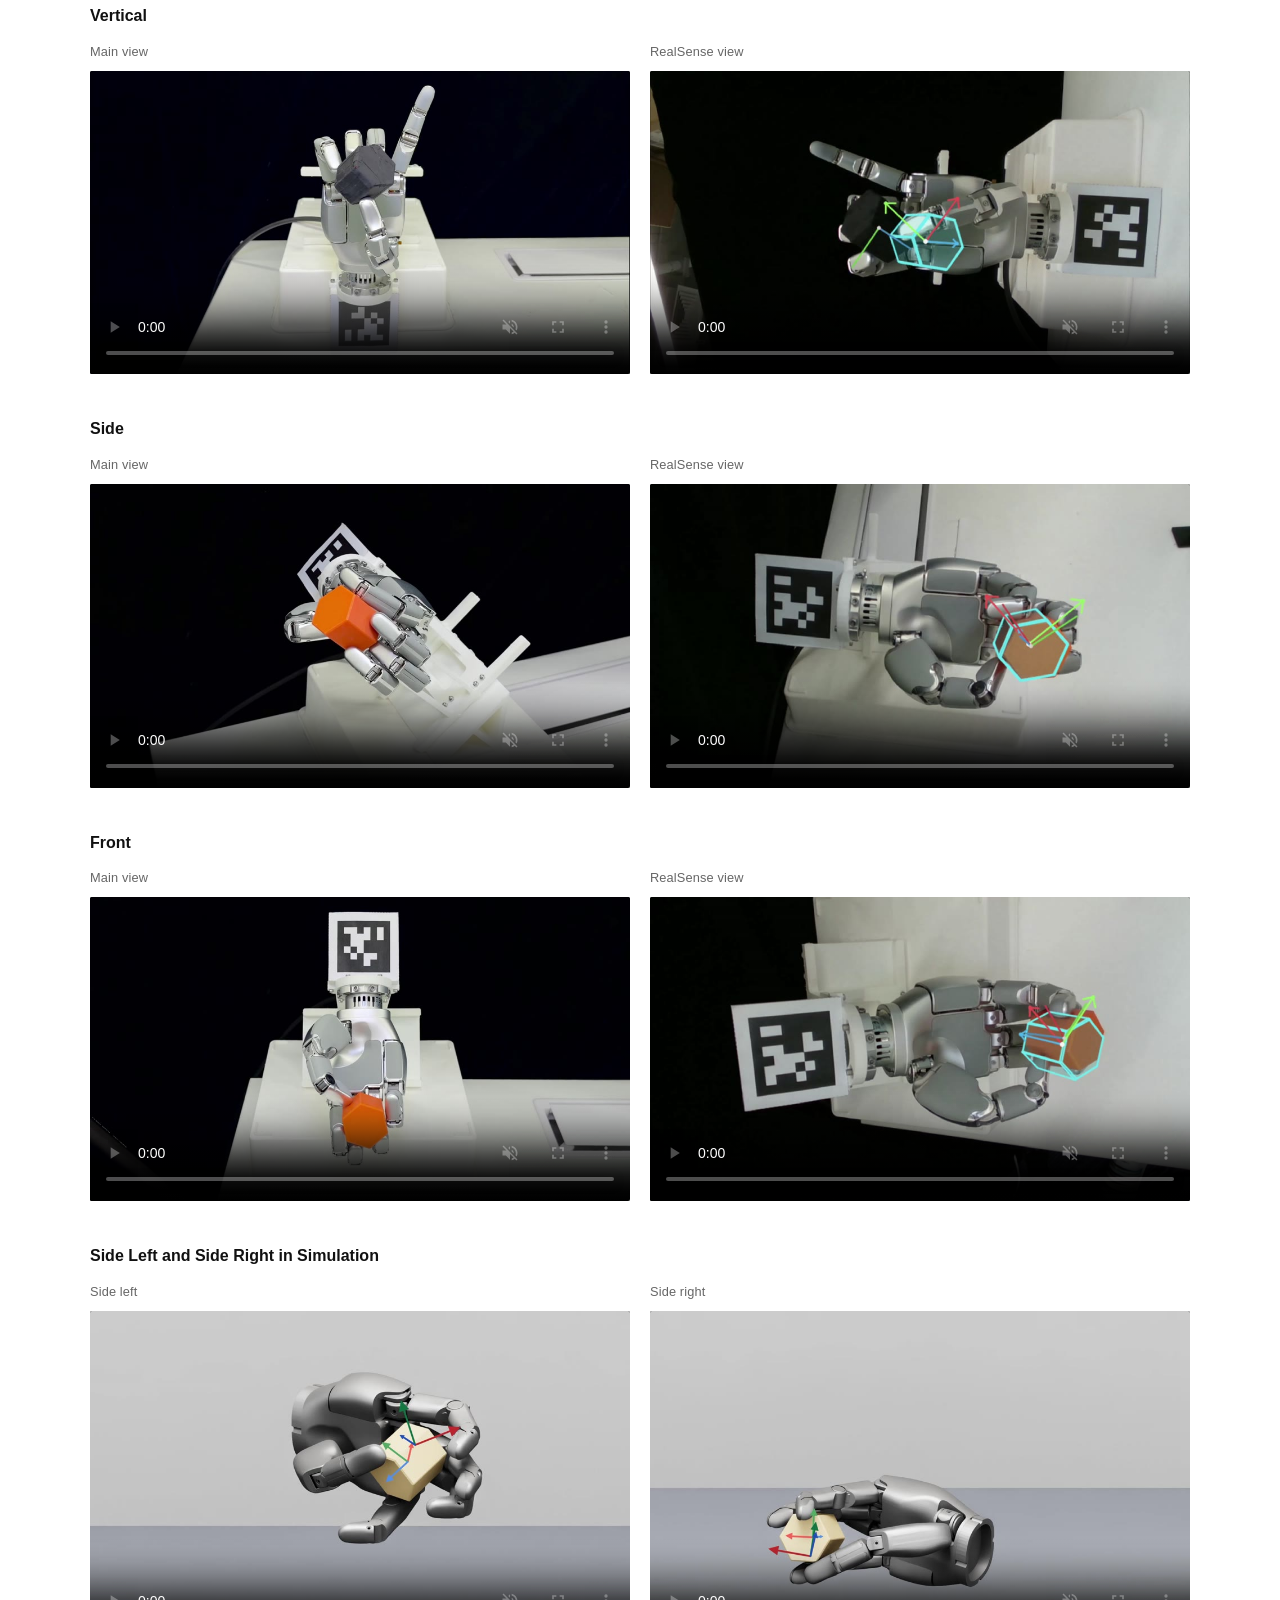
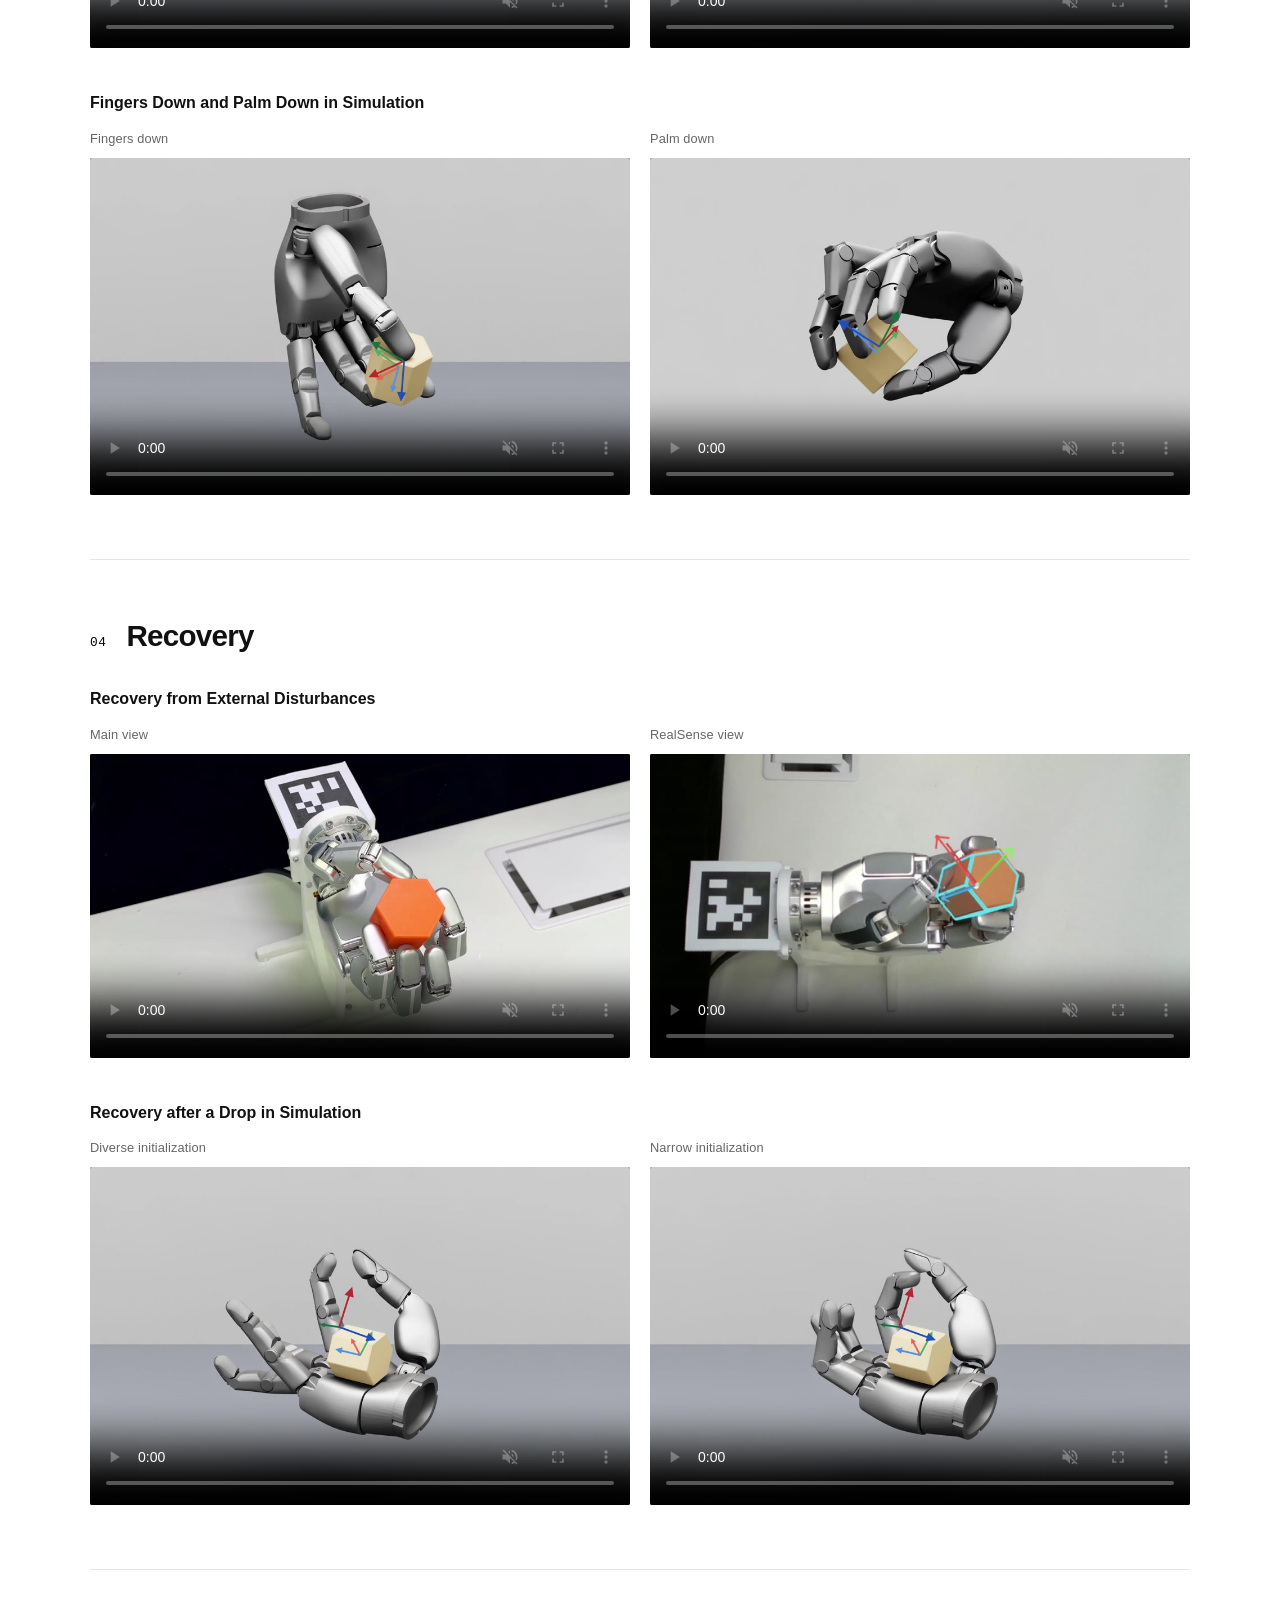
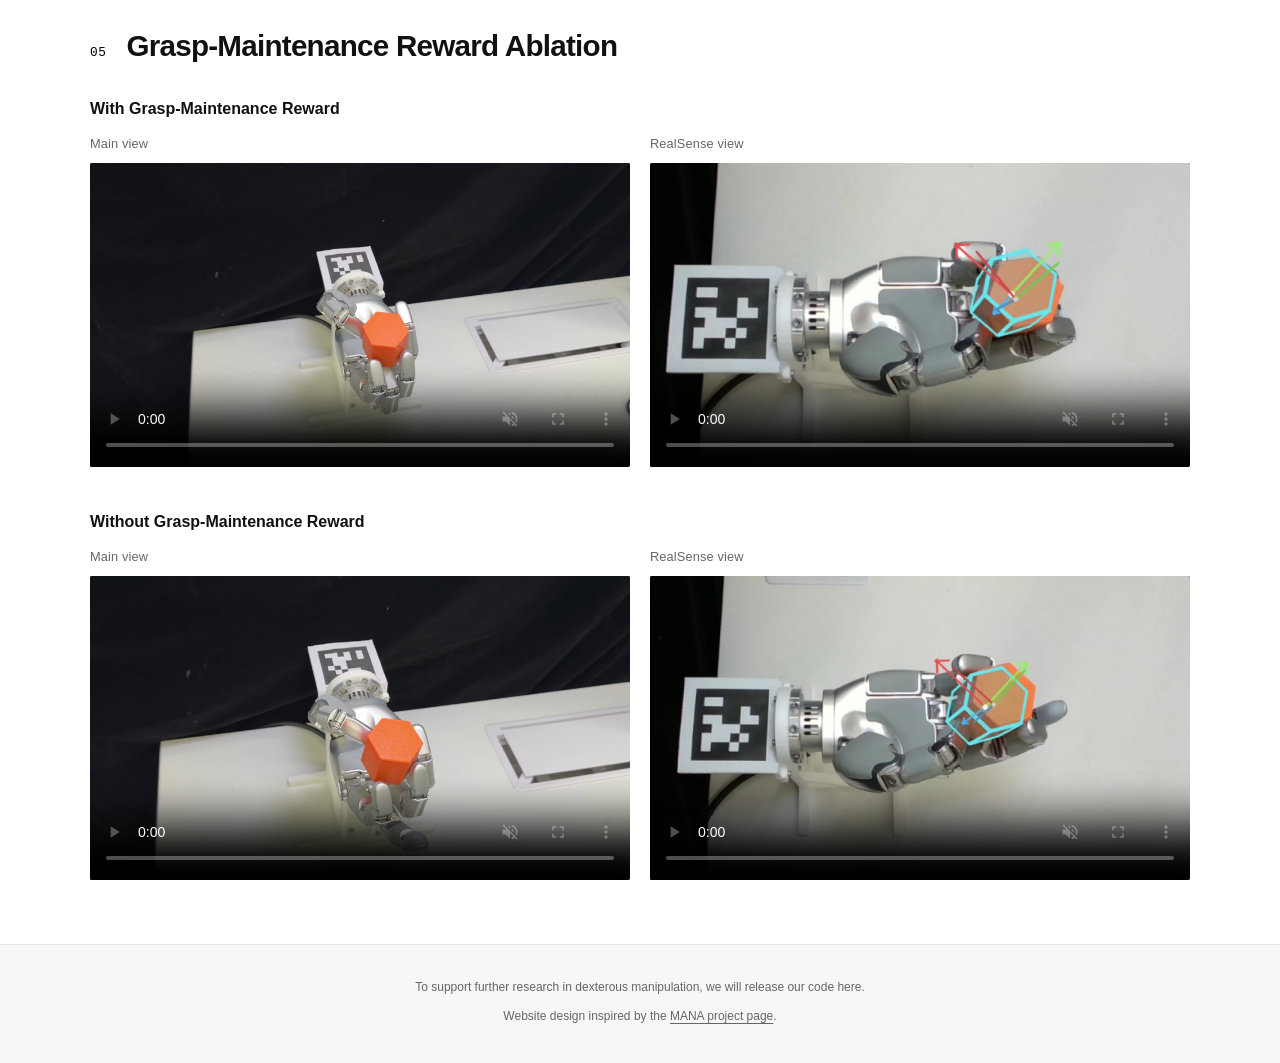
==== commit 0749cb51: "Add adaptive POISE favicon to public project pages" ====
--- a/index.html
+++ b/index.html
@@ -19,6 +19,8 @@
     <meta property="og:image:alt" content="A dexterous hand manipulating a yellow hammer.">
     <meta name="twitter:card" content="summary_large_image">
     <title>POISE</title>
+    <link rel="icon" href="favicon.ico?v=poise-1" sizes="16x16 32x32 48x48">
+    <link rel="icon" href="favicon.svg?v=poise-1" type="image/svg+xml" sizes="any">
     <link rel="stylesheet" href="styles.css?v=resource-buttons-8">
     <link rel="stylesheet" href="demo.css">
     <script src="videos.js" defer></script>
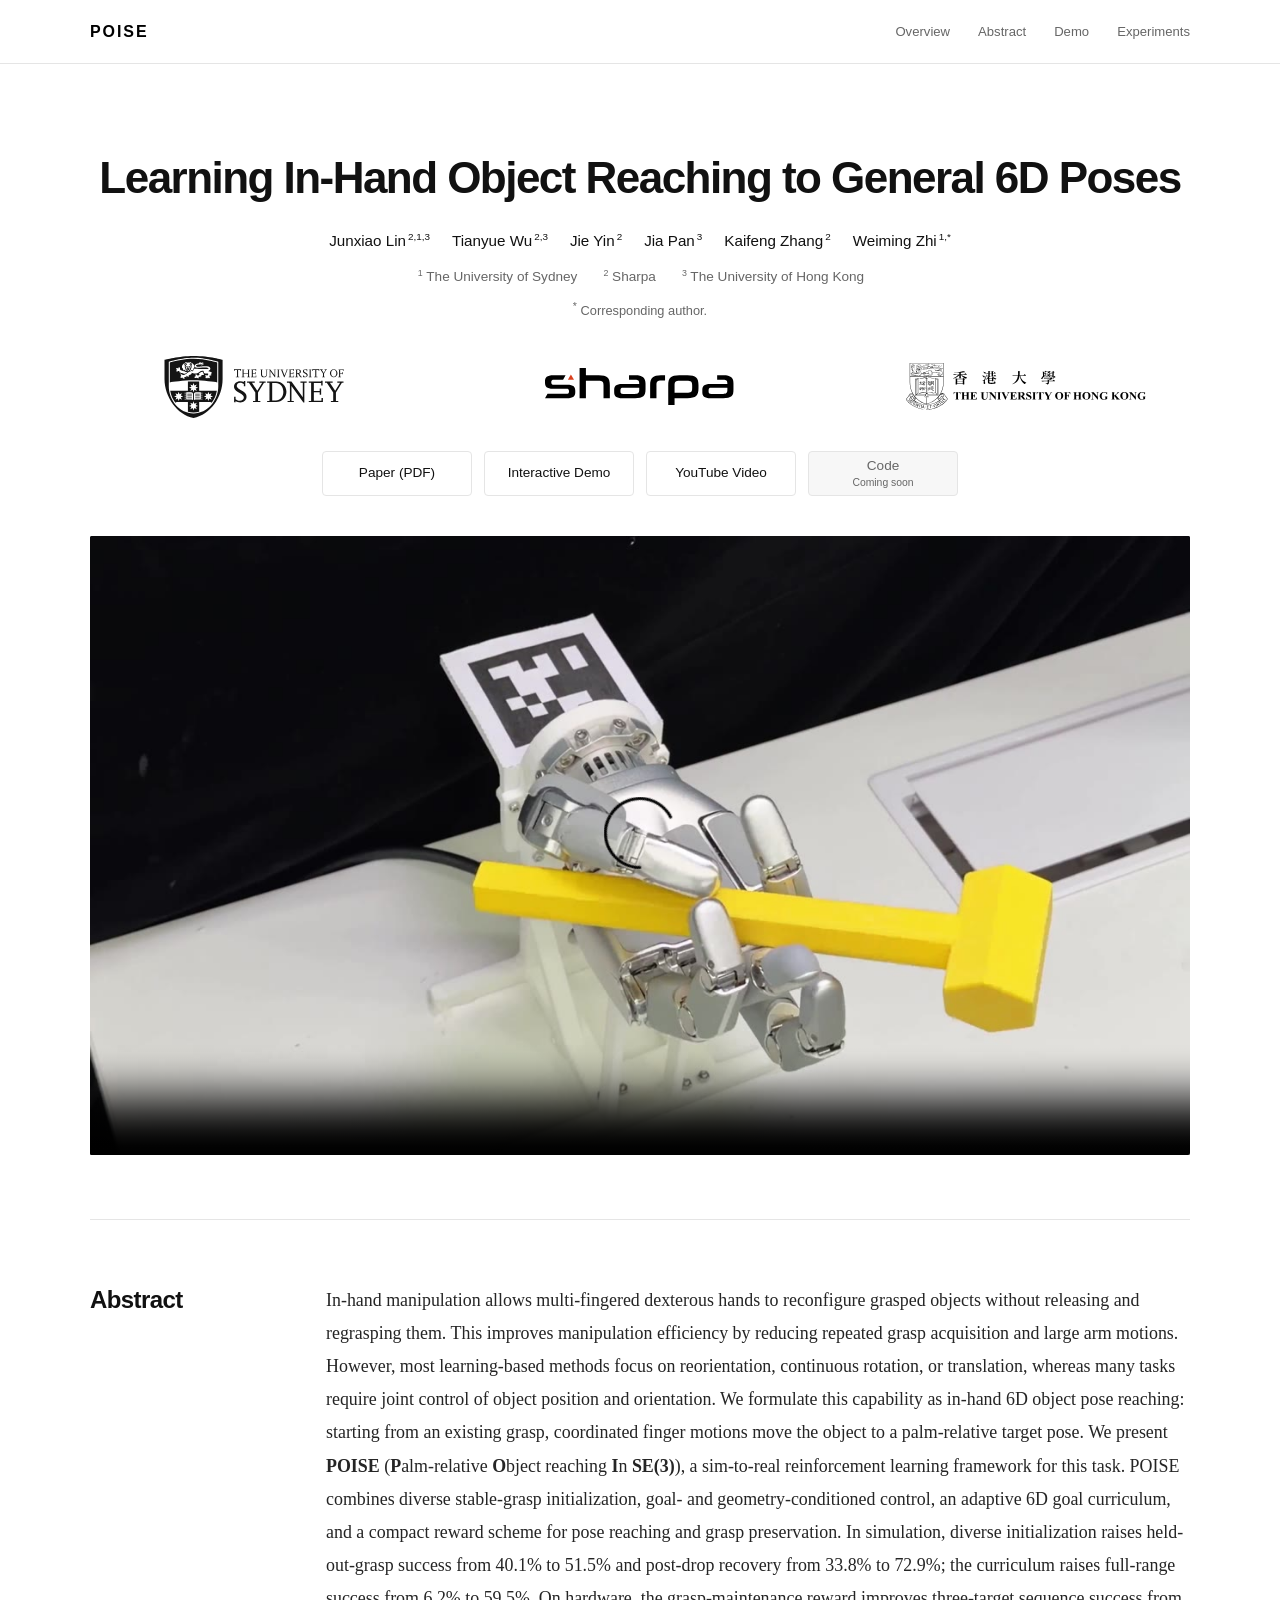
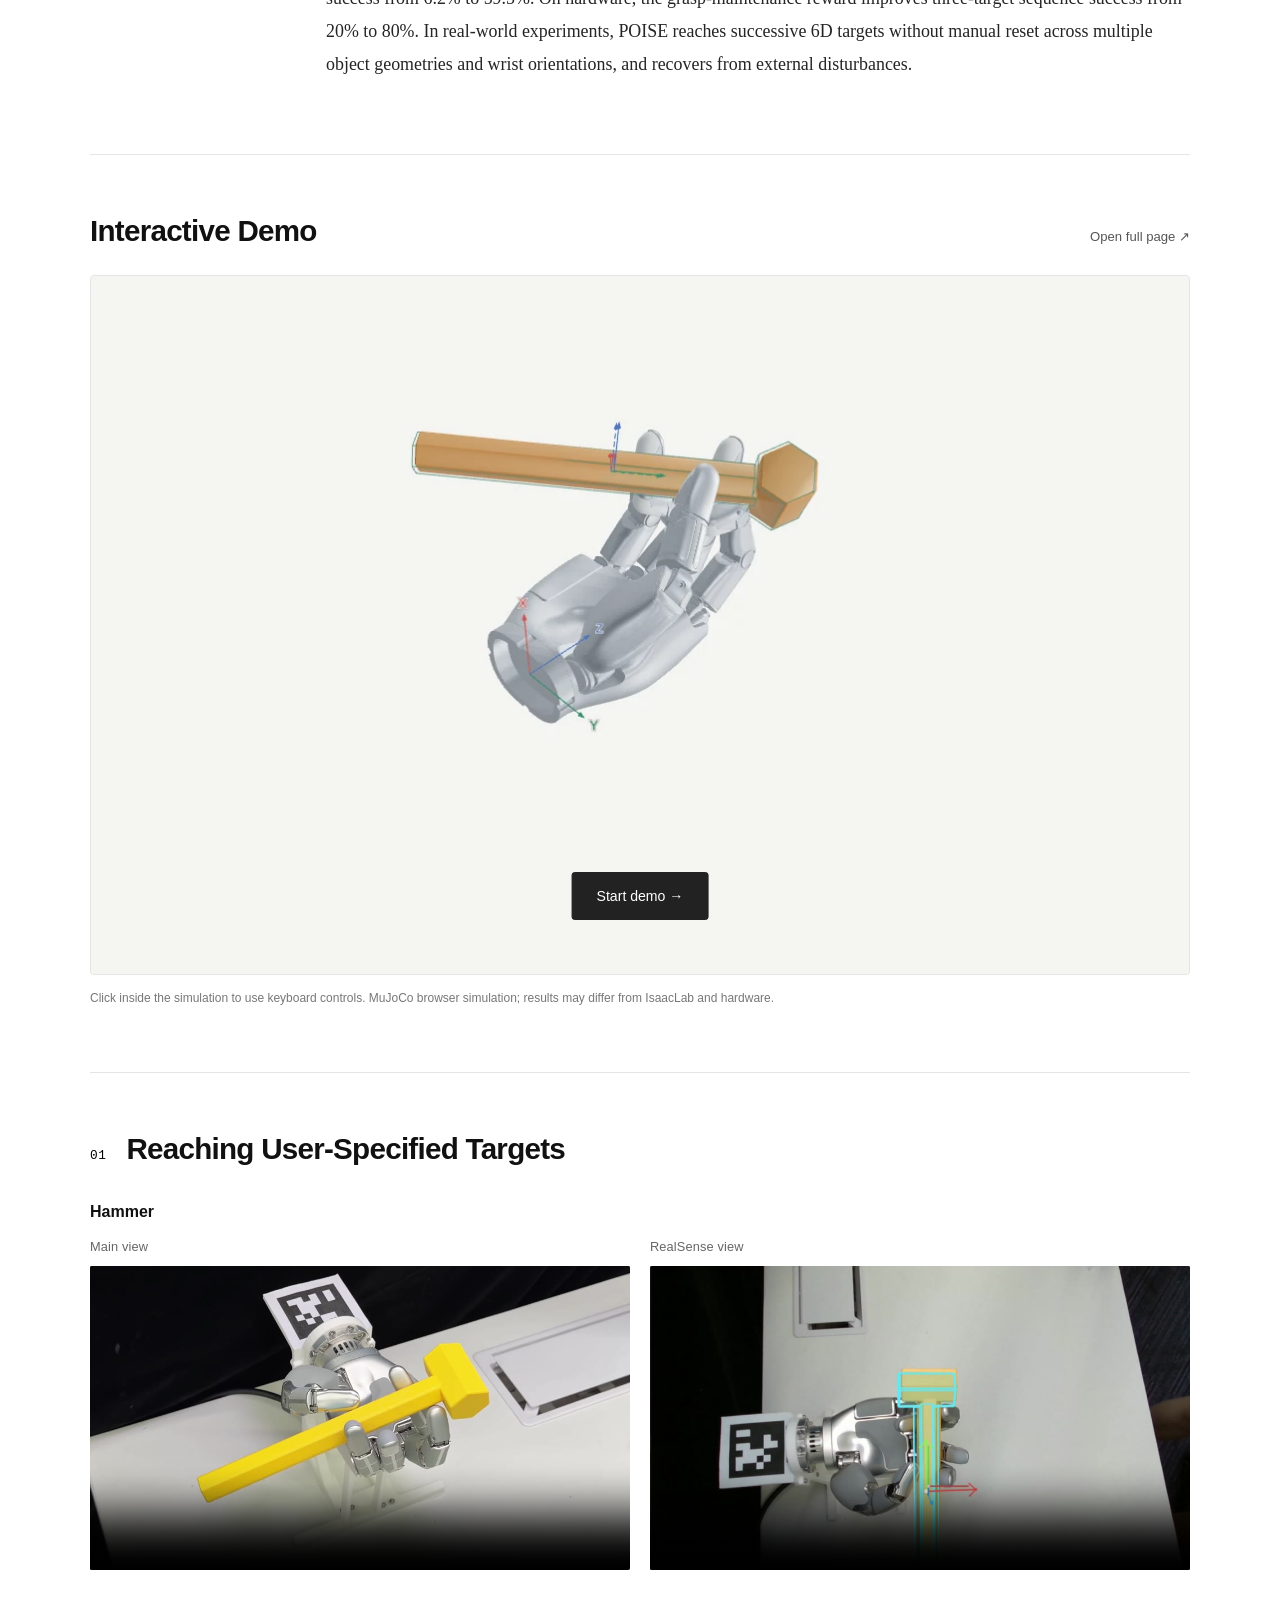
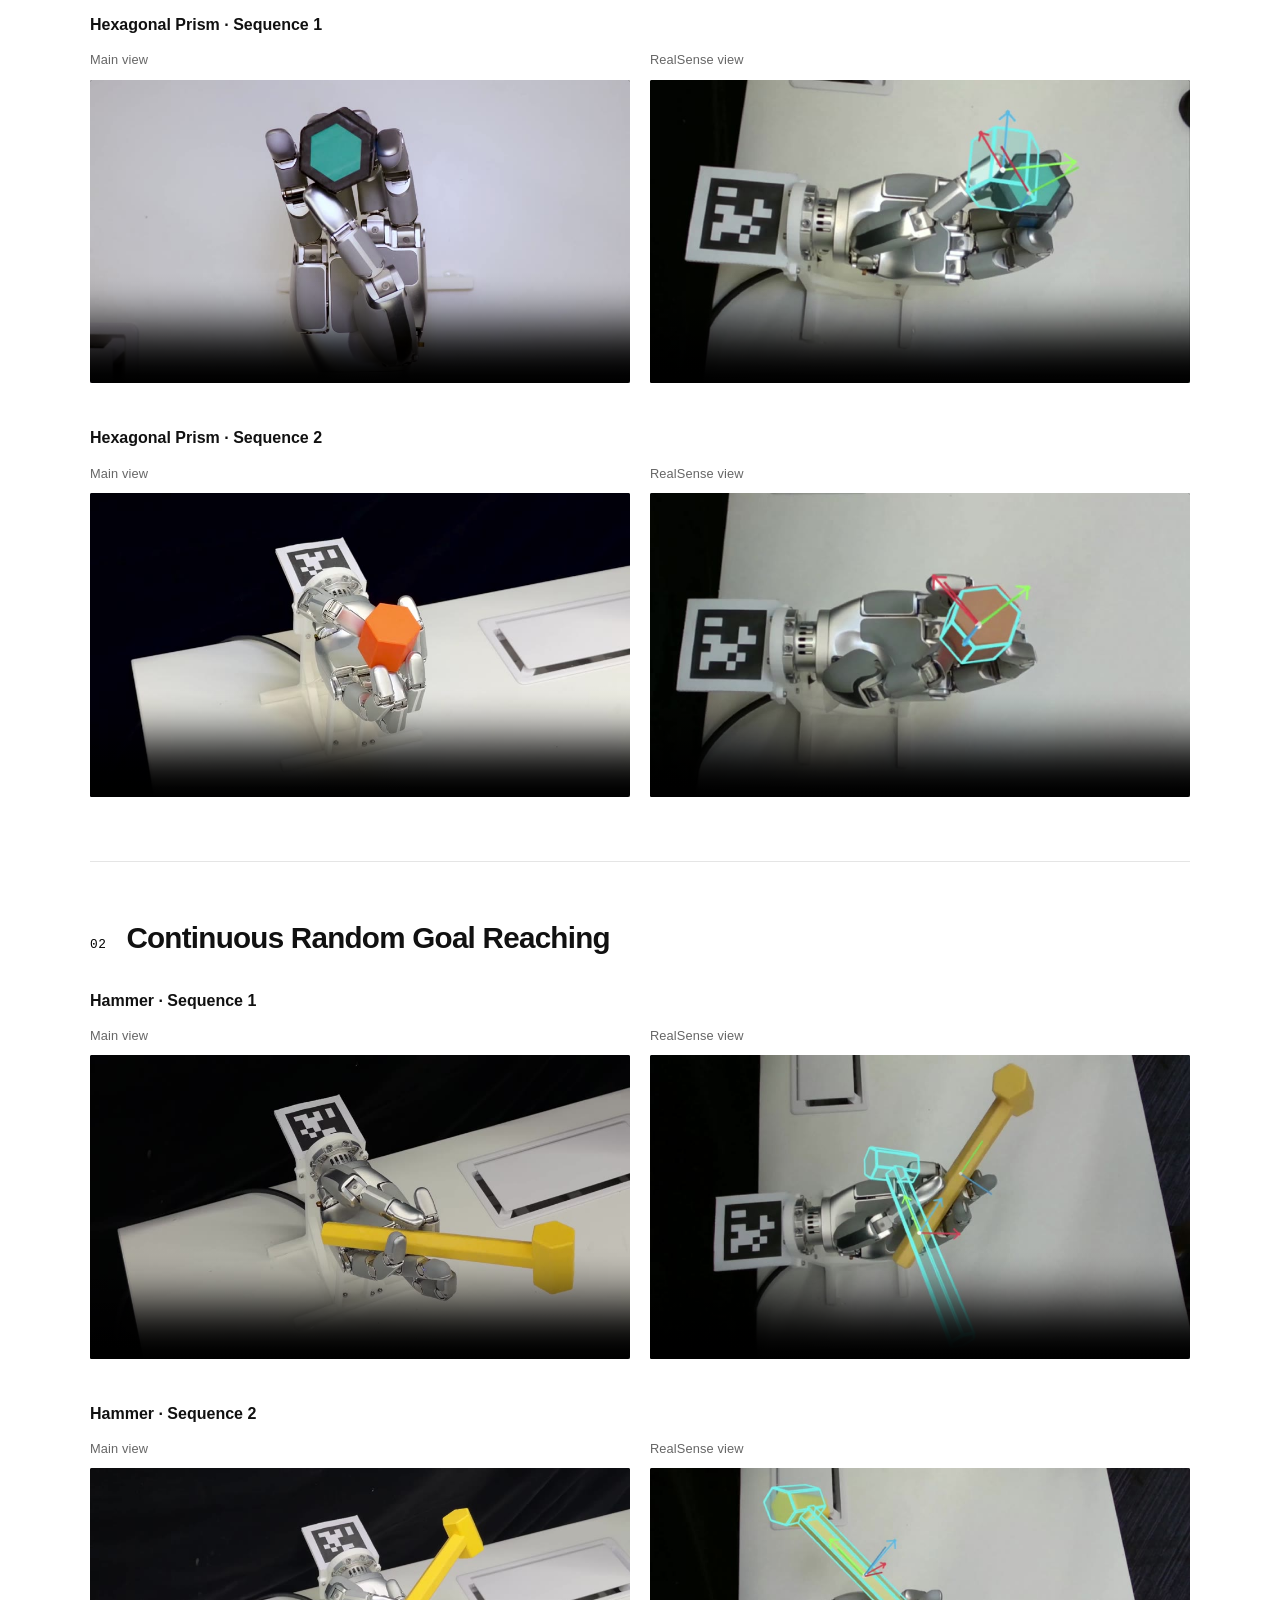
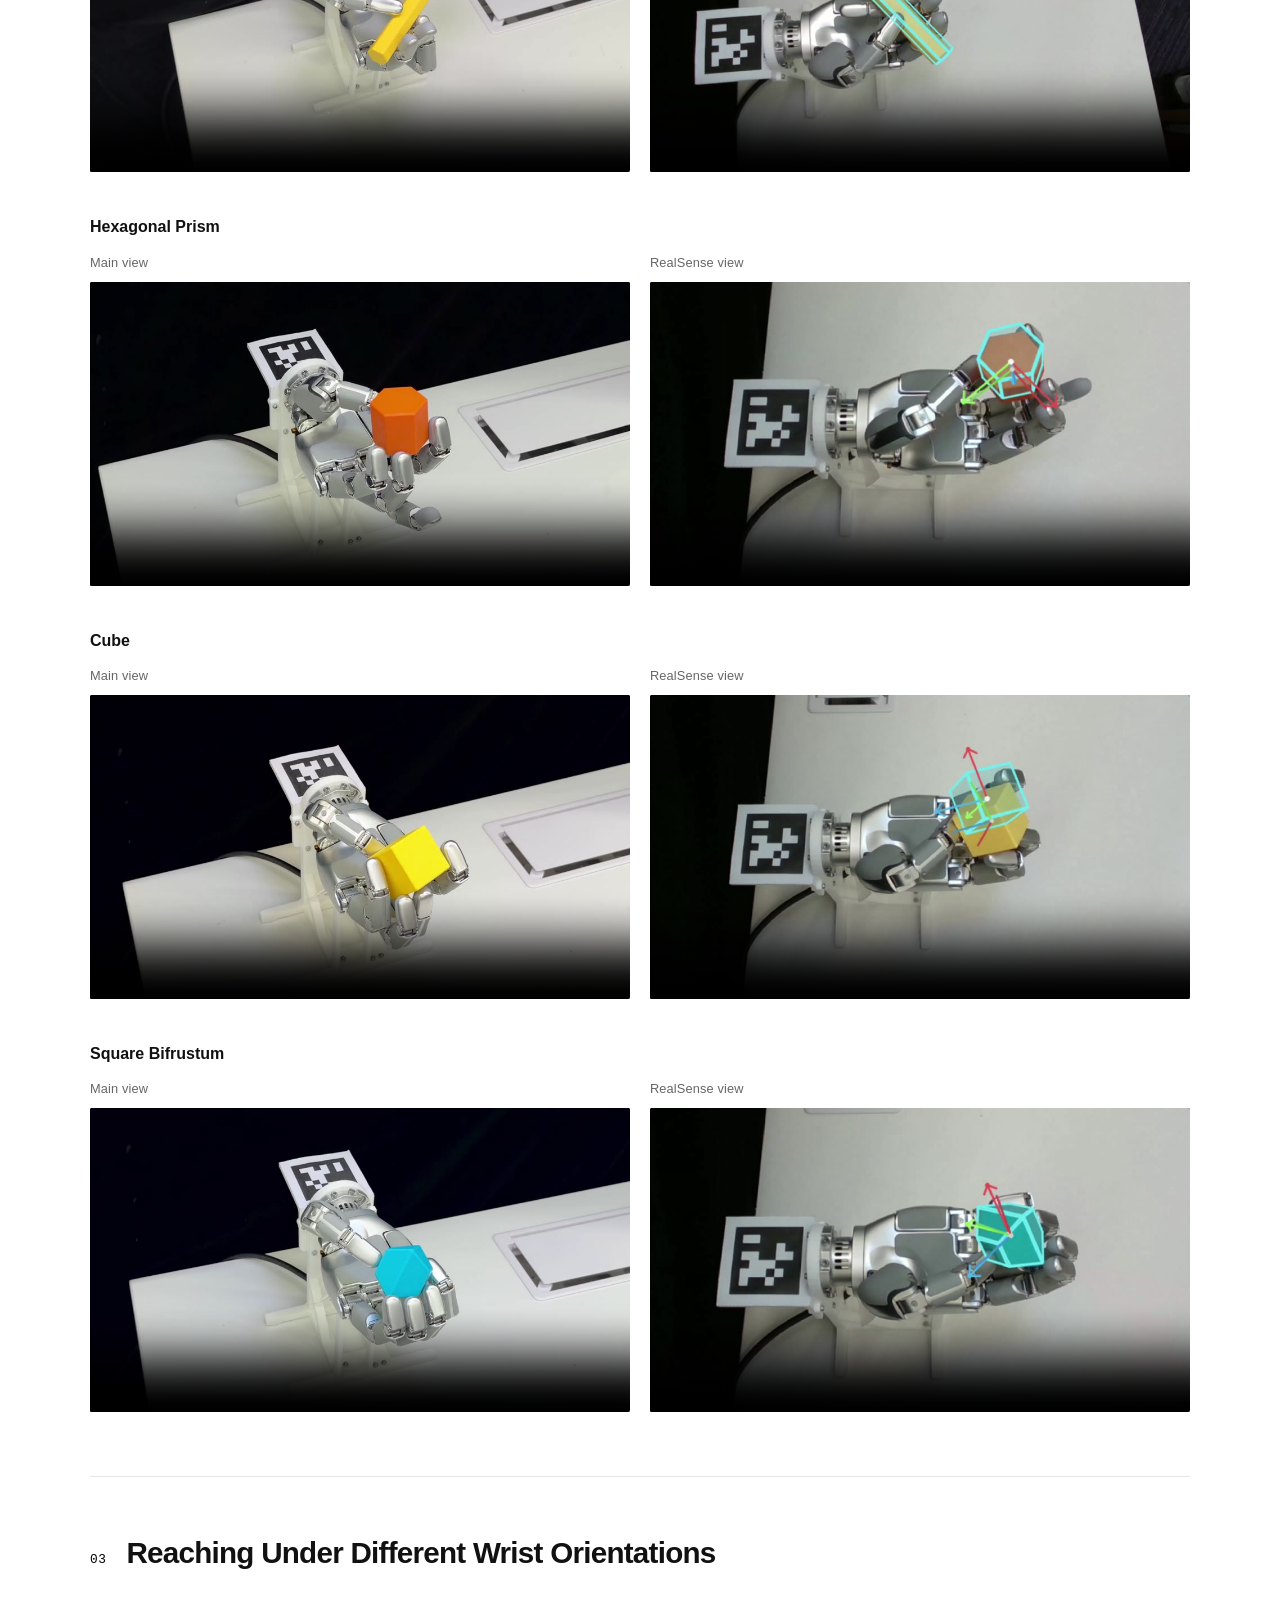
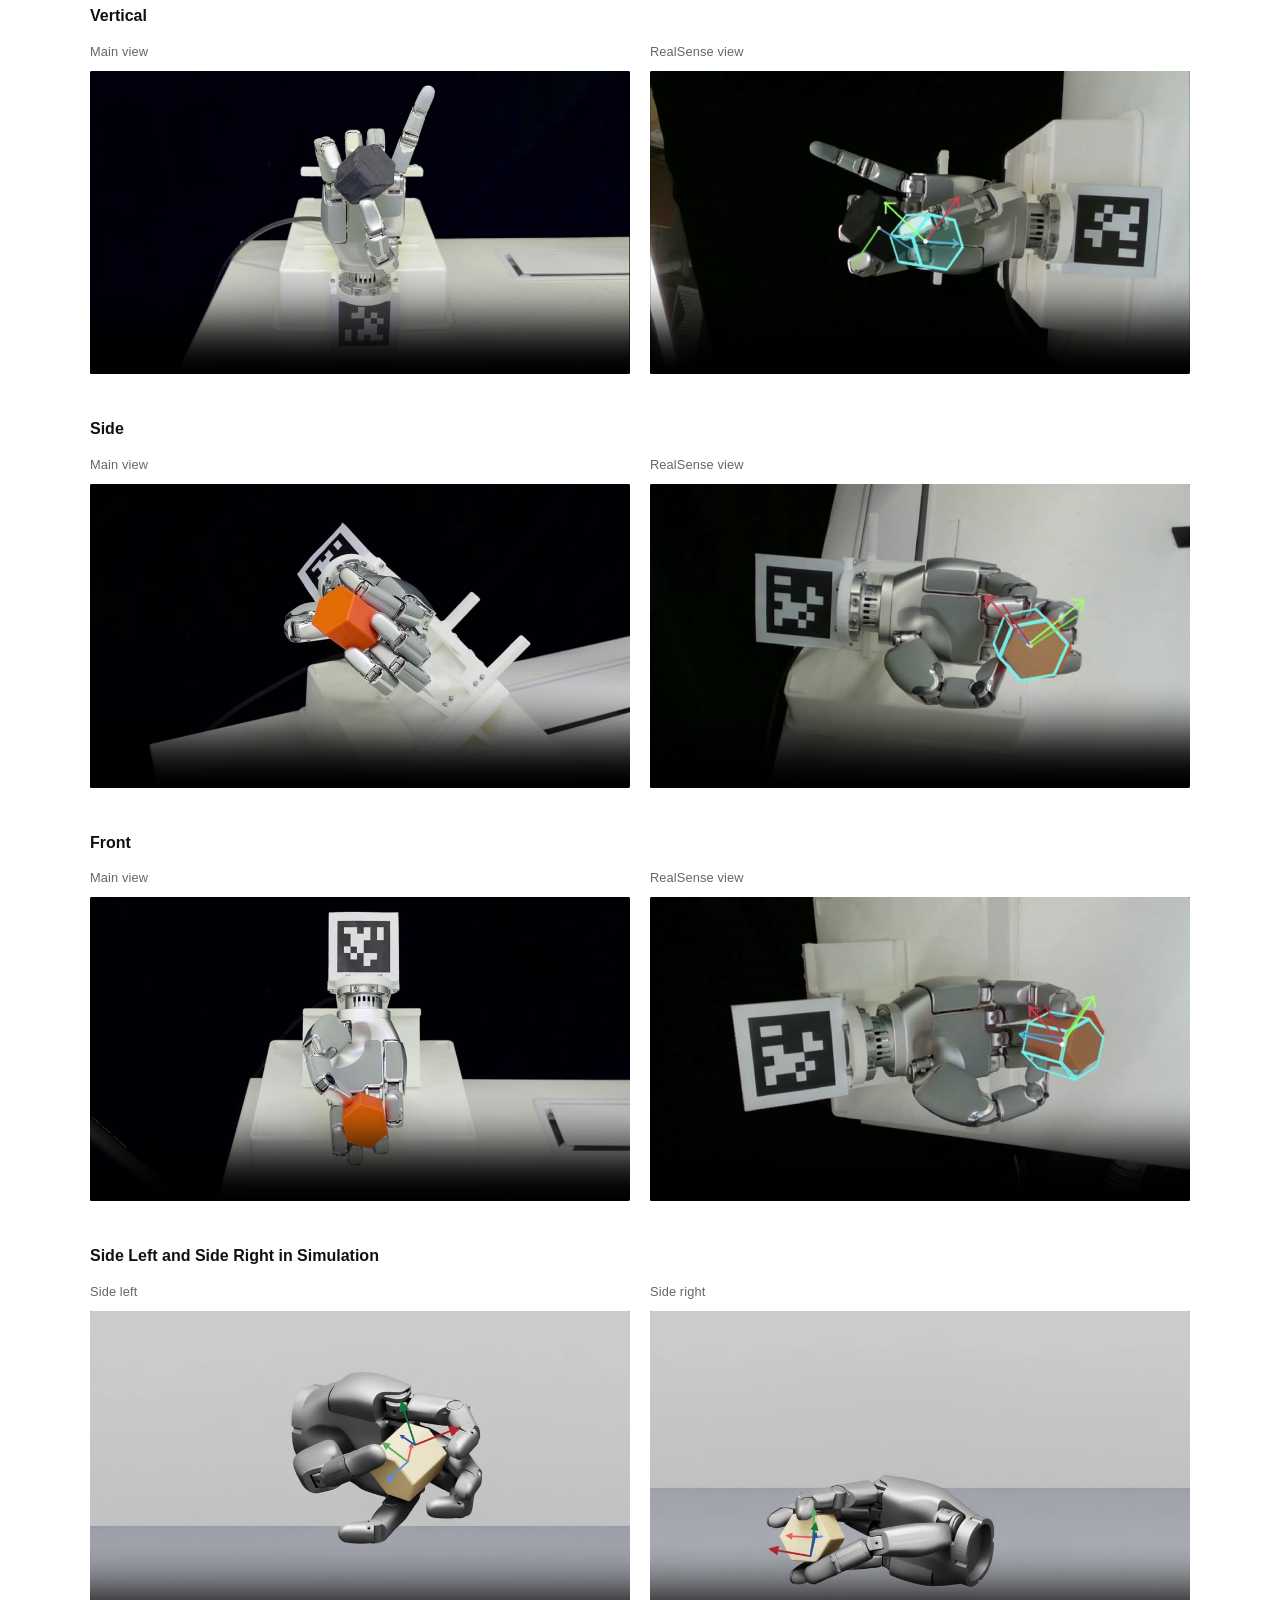
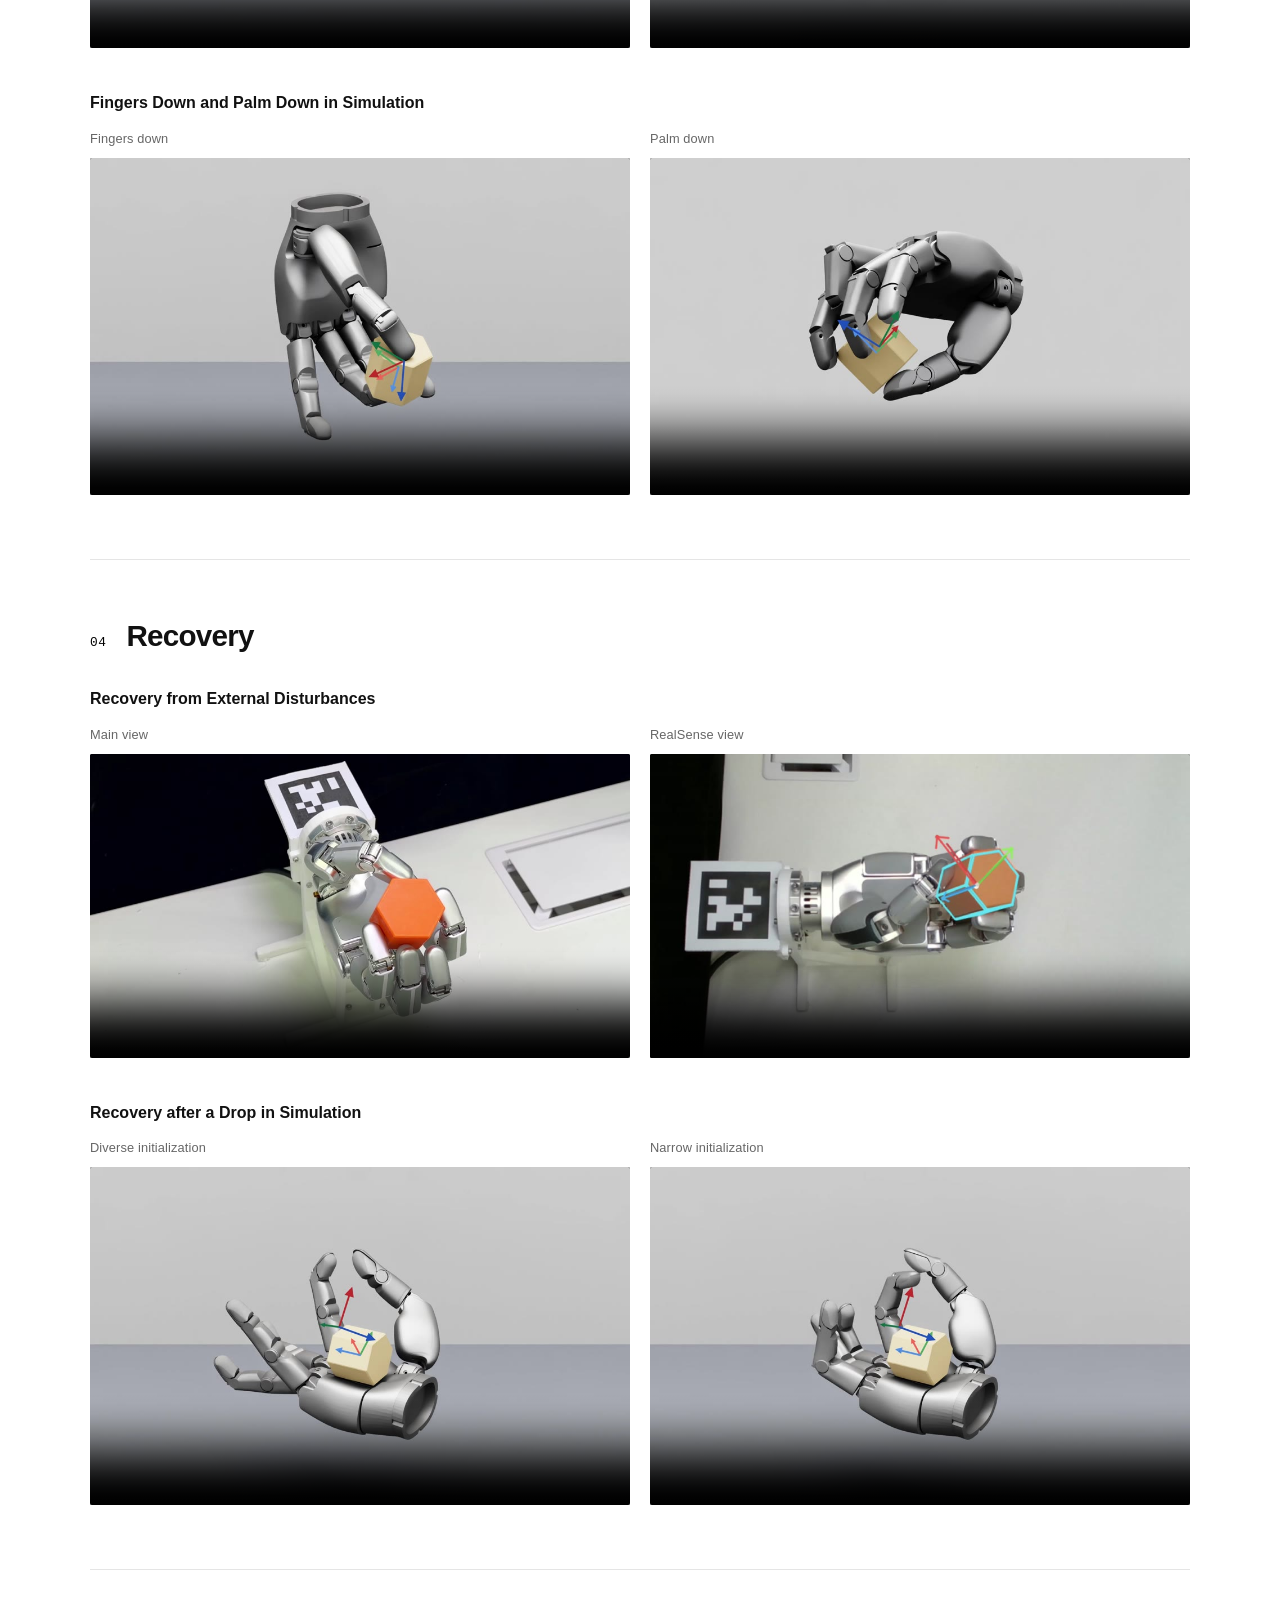
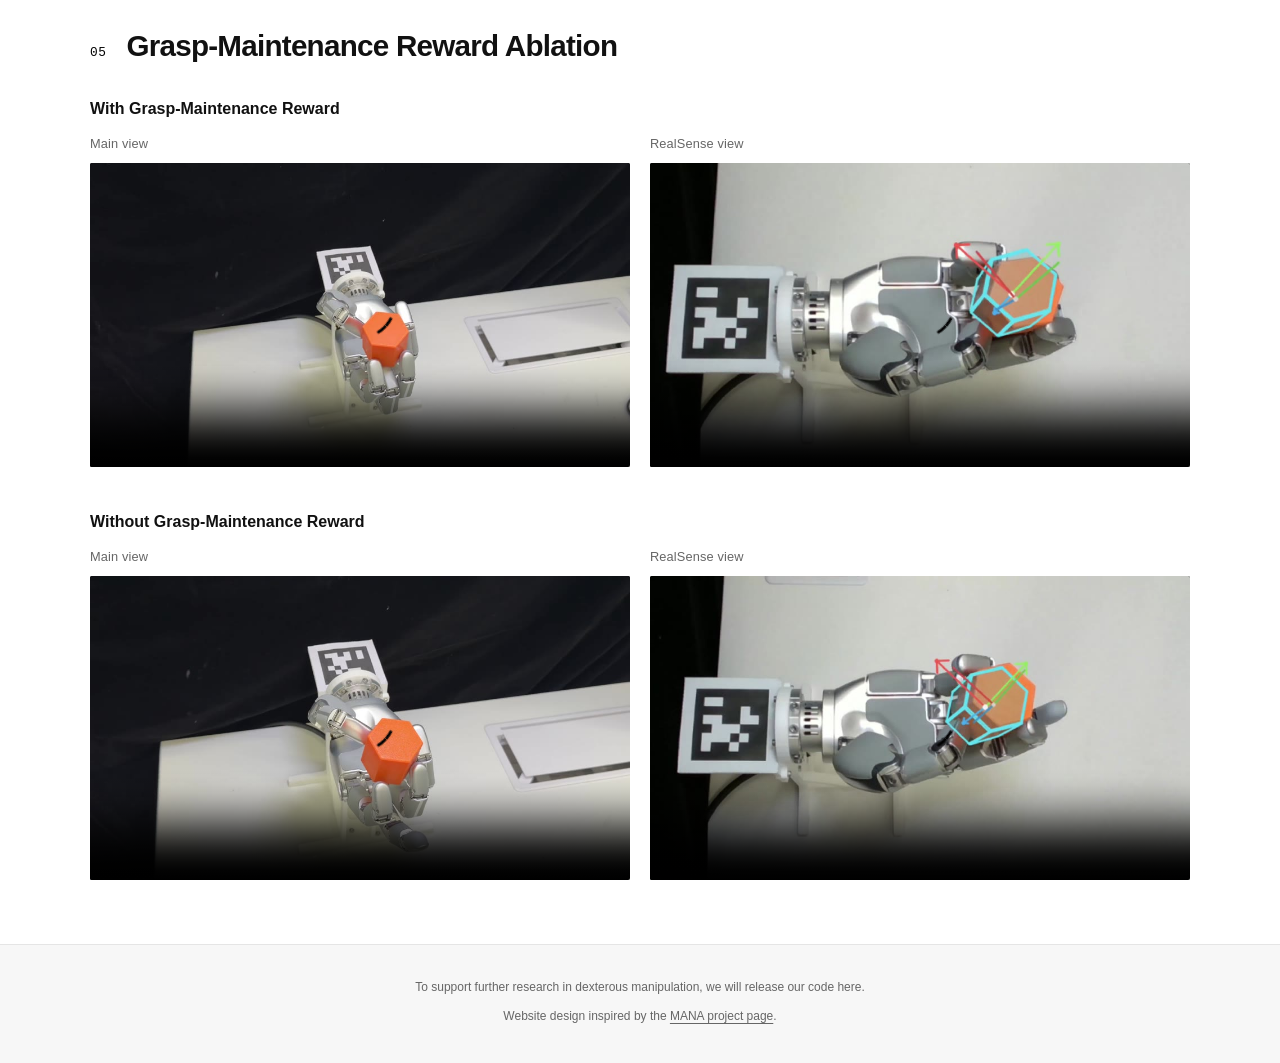
==== commit 3221799f: "Link all authors to their personal or academic profiles" ====
--- a/index.html
+++ b/index.html
@@ -41,12 +41,12 @@
       <section class="hero" aria-labelledby="paper-title">
         <h1 id="paper-title">Learning In-Hand Object Reaching to General 6D Poses</h1>
         <p class="authors">
-          <span><a href="https://github.com/junxiaolin">Junxiao Lin</a><sup>2,1,3</sup></span>
-          <span>Tianyue Wu<sup>2,3</sup></span>
-          <span>Jie Yin<sup>2</sup></span>
-          <span>Jia Pan<sup>3</sup></span>
-          <span>Kaifeng Zhang<sup>2</sup></span>
-          <span>Weiming Zhi<sup>1,*</sup></span>
+          <span><a href="https://junxiaolin.github.io/">Junxiao Lin</a><sup>2,1,3</sup></span>
+          <span><a href="https://tianyueh8erobot.github.io/">Tianyue Wu</a><sup>2,3</sup></span>
+          <span><a href="https://sjtuyinjie.github.io/">Jie Yin</a><sup>2</sup></span>
+          <span><a href="https://www.ai.hku.hk/people/academic-staff/jpan">Jia Pan</a><sup>3</sup></span>
+          <span><a href="https://openreview.net/profile?id=~Kaifeng_Zhang1">Kaifeng Zhang</a><sup>2</sup></span>
+          <span><a href="https://www.weimingzhi.com/">Weiming Zhi</a><sup>1,*</sup></span>
         </p>
         <p class="affiliations">
           <span><sup>1</sup> The University of Sydney</span>
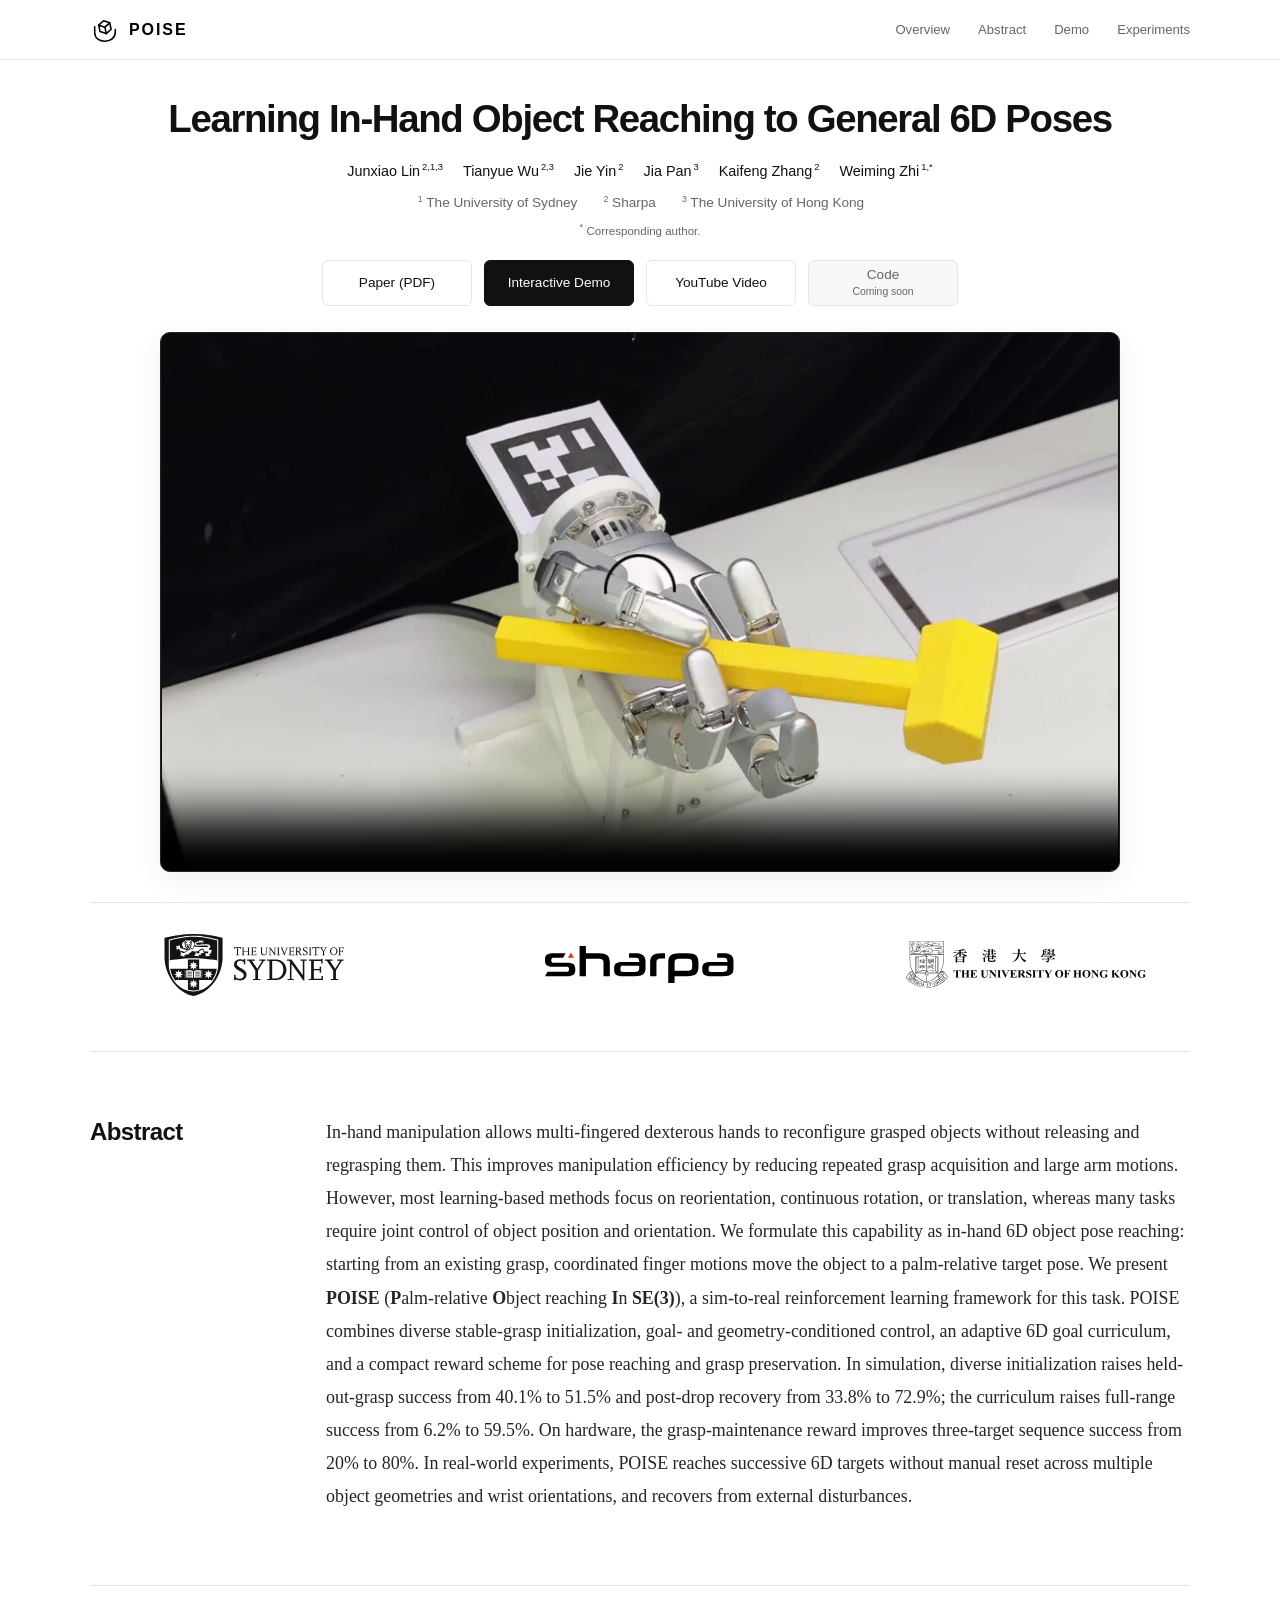
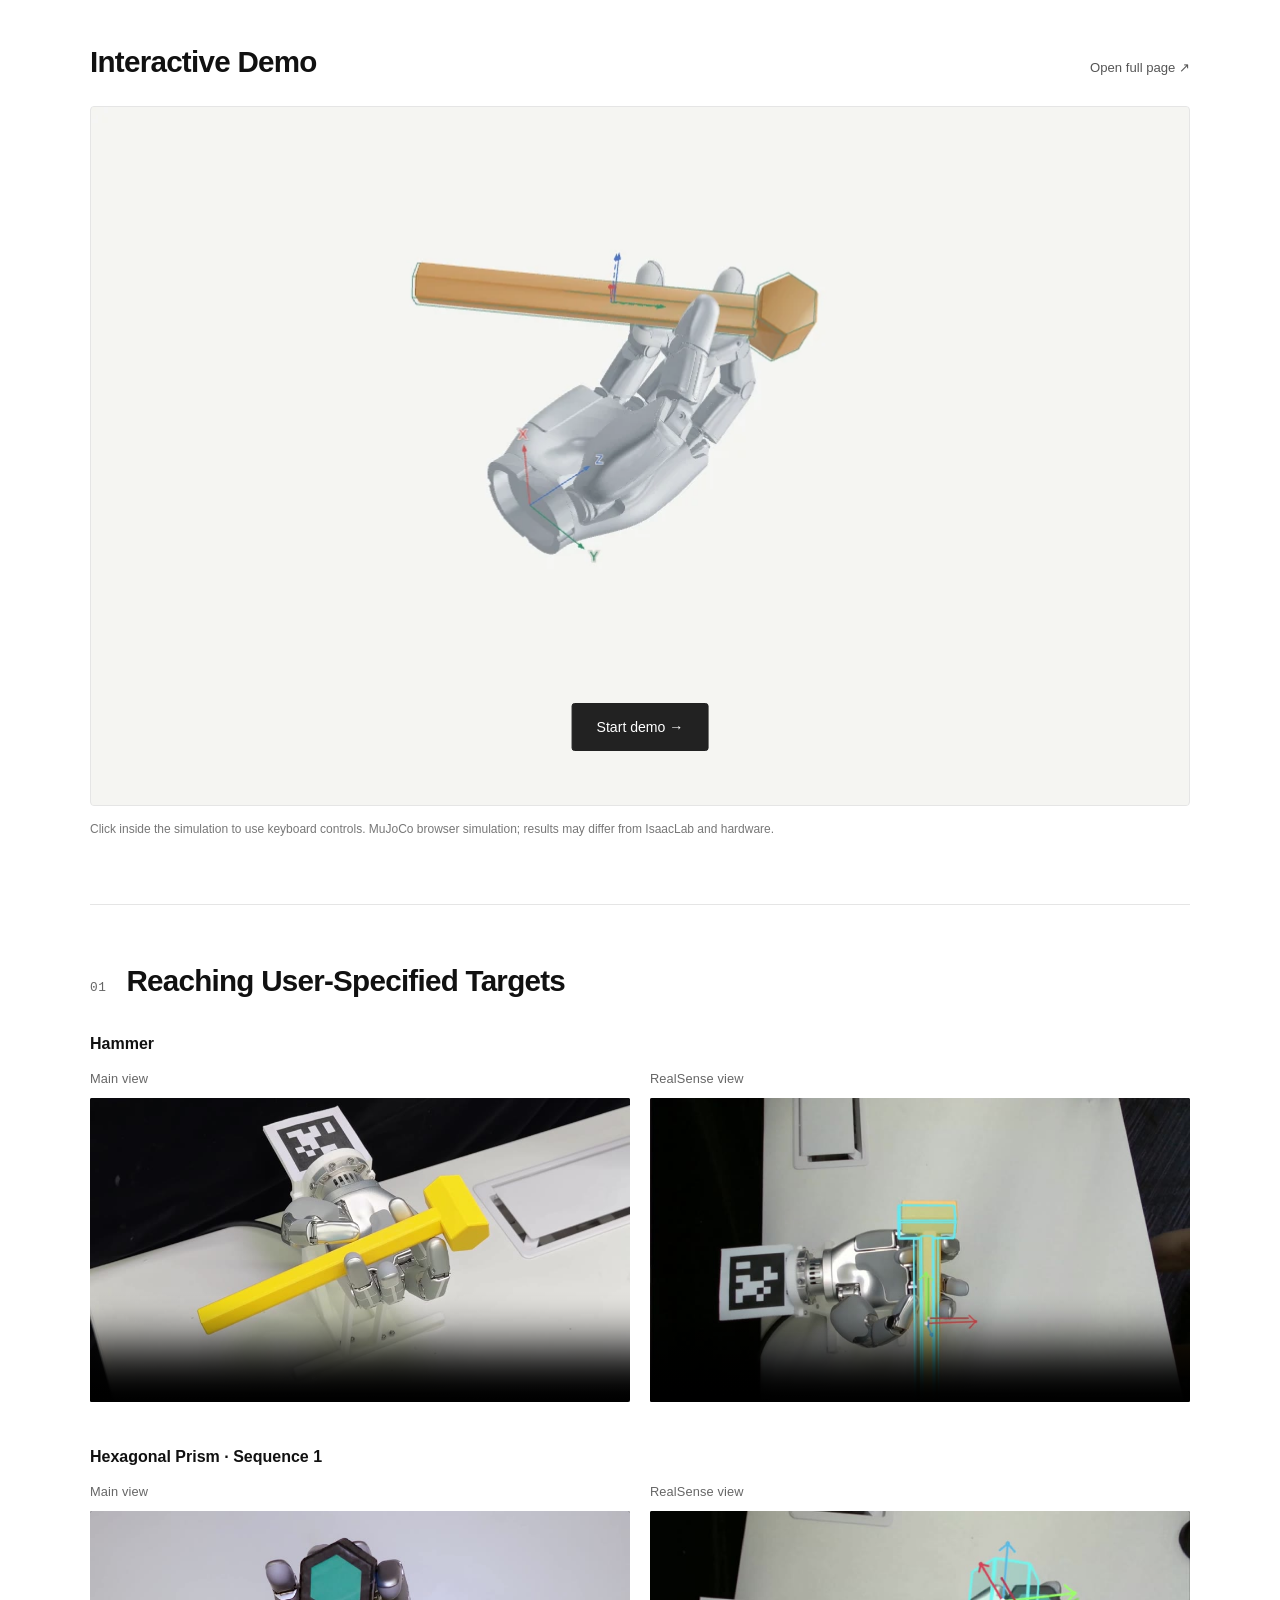
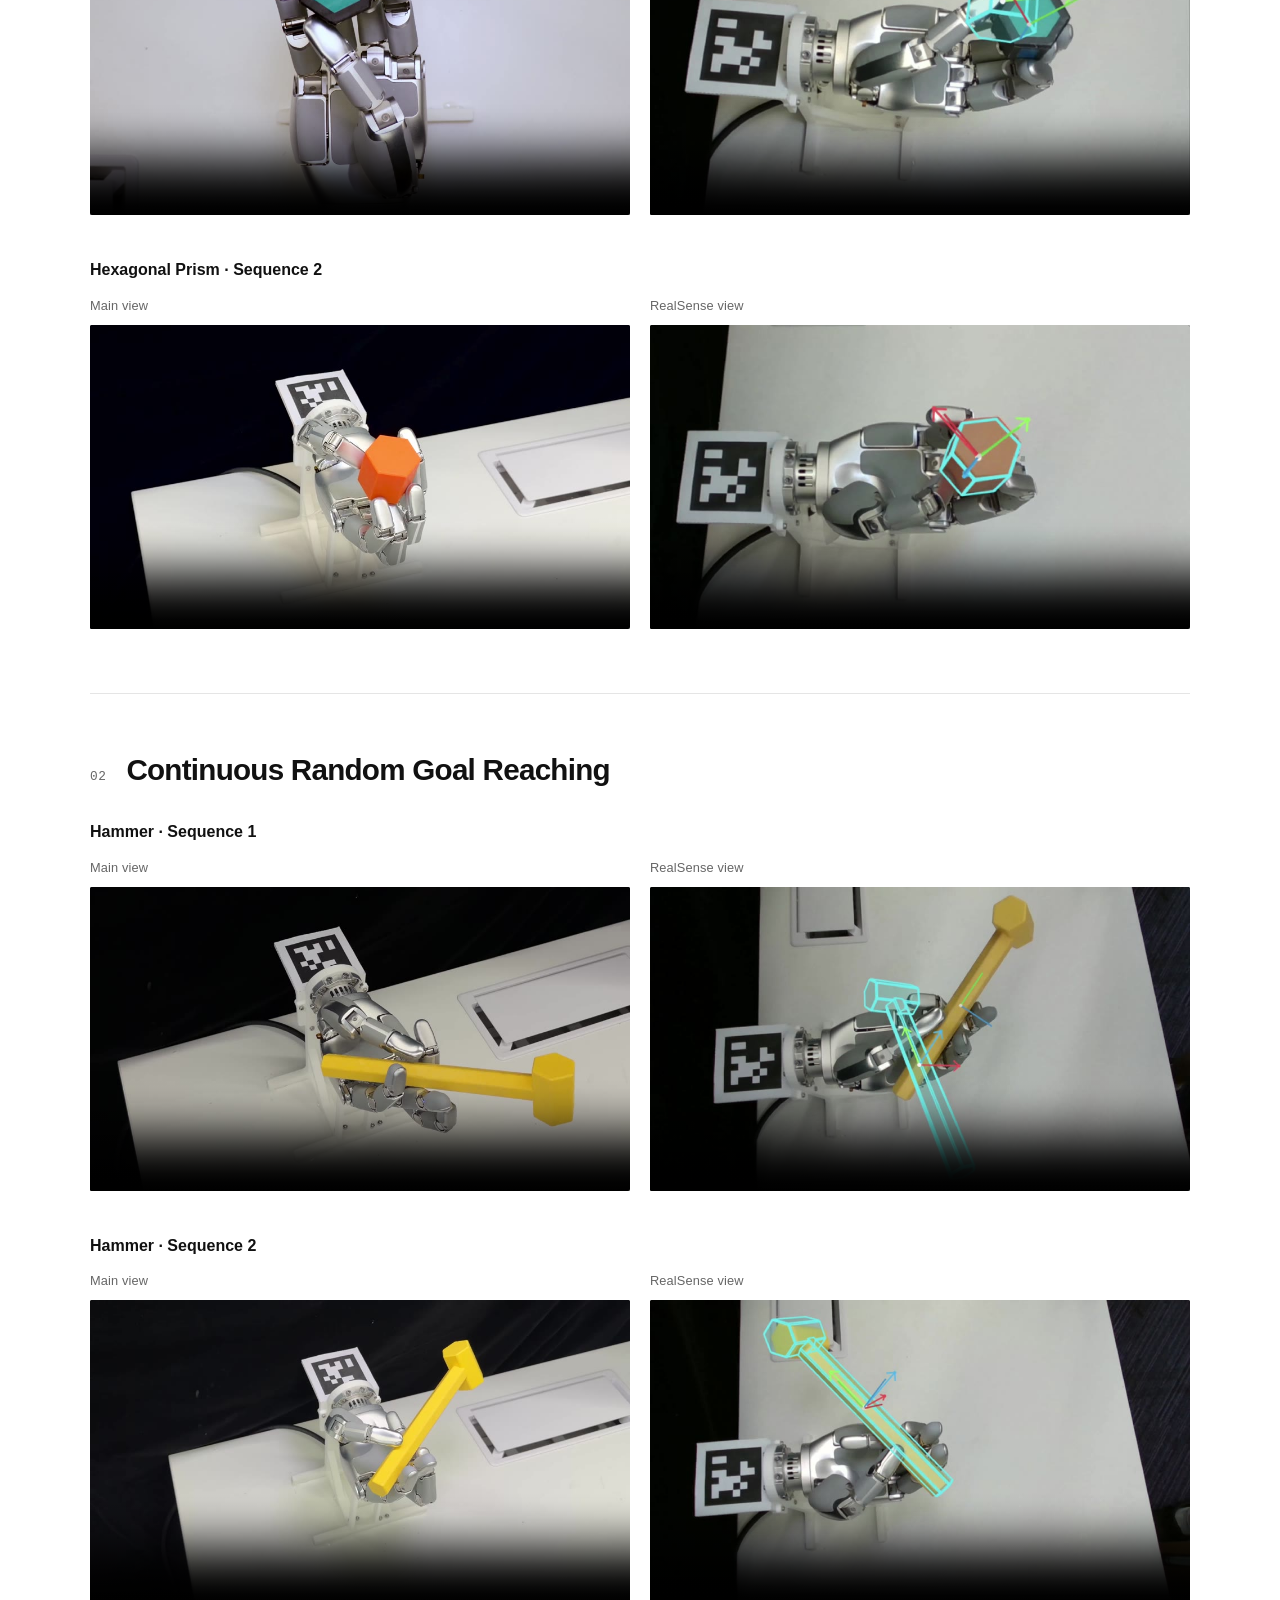
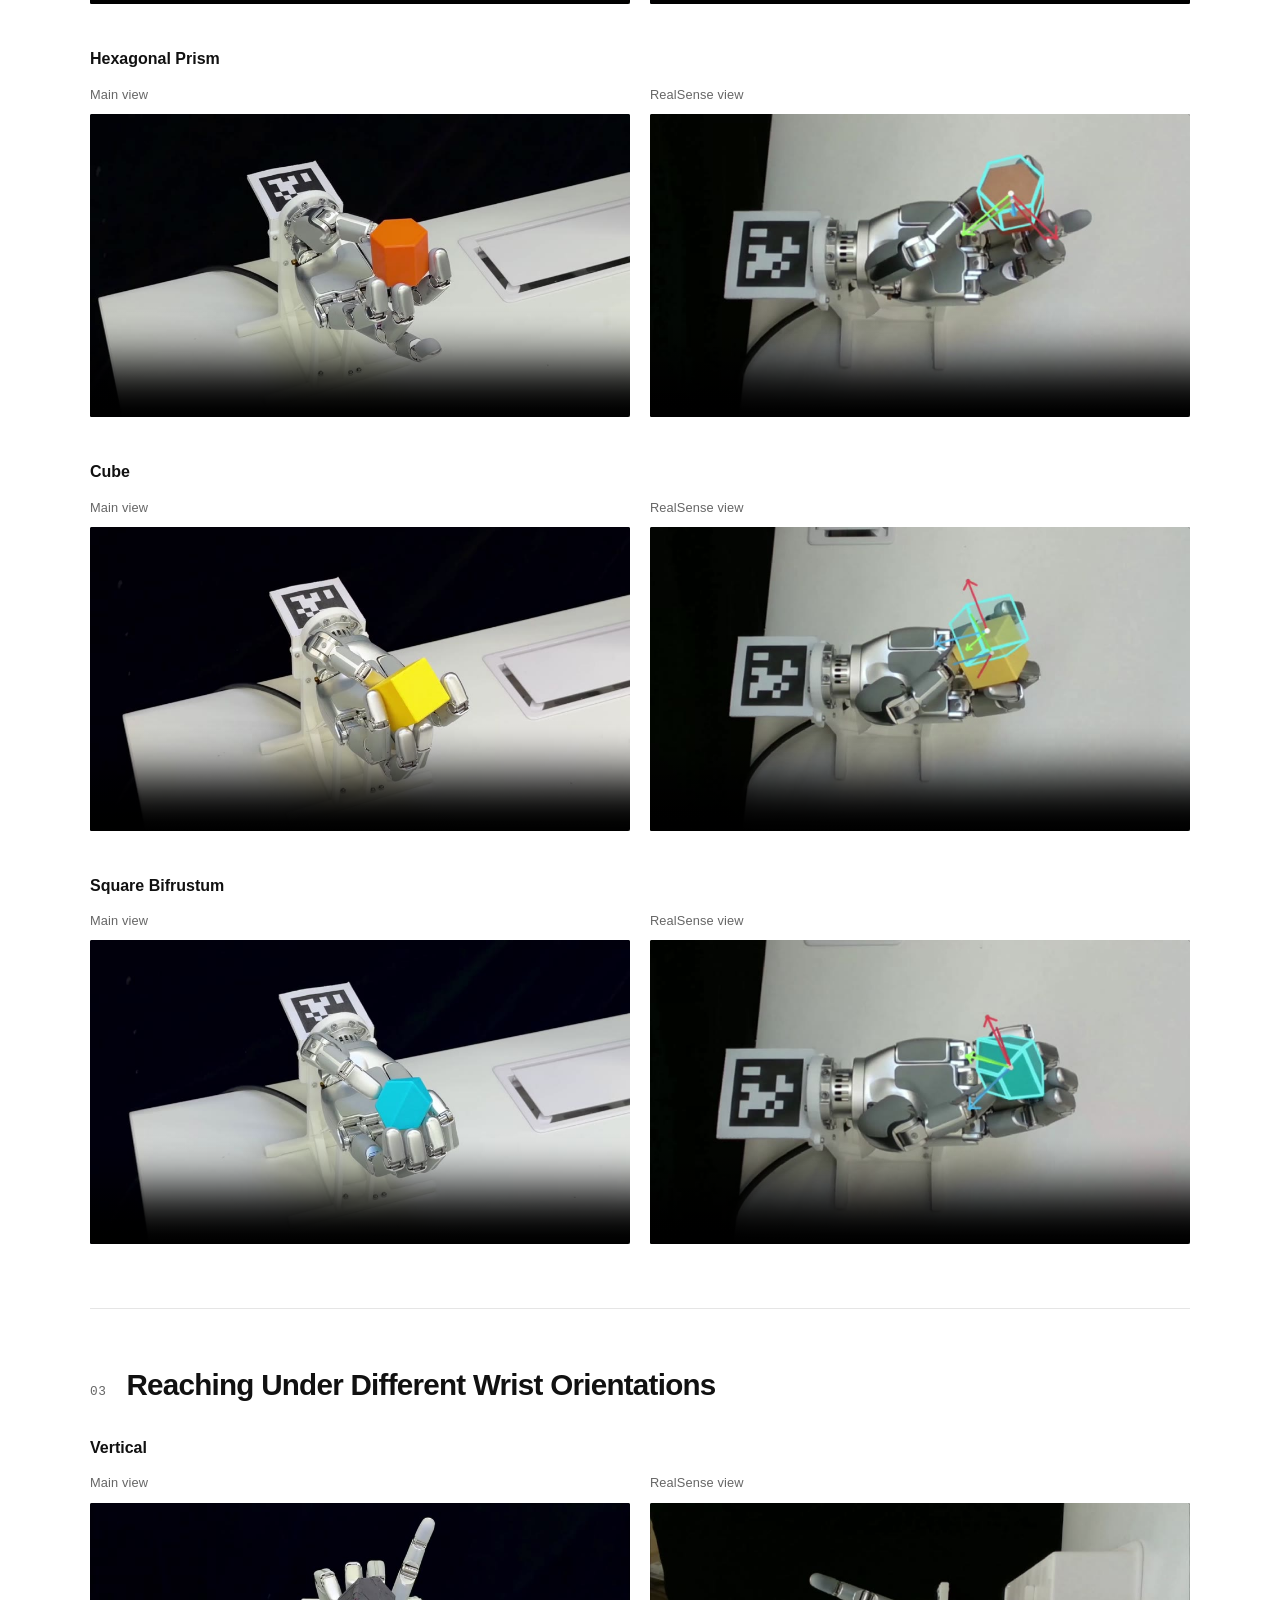
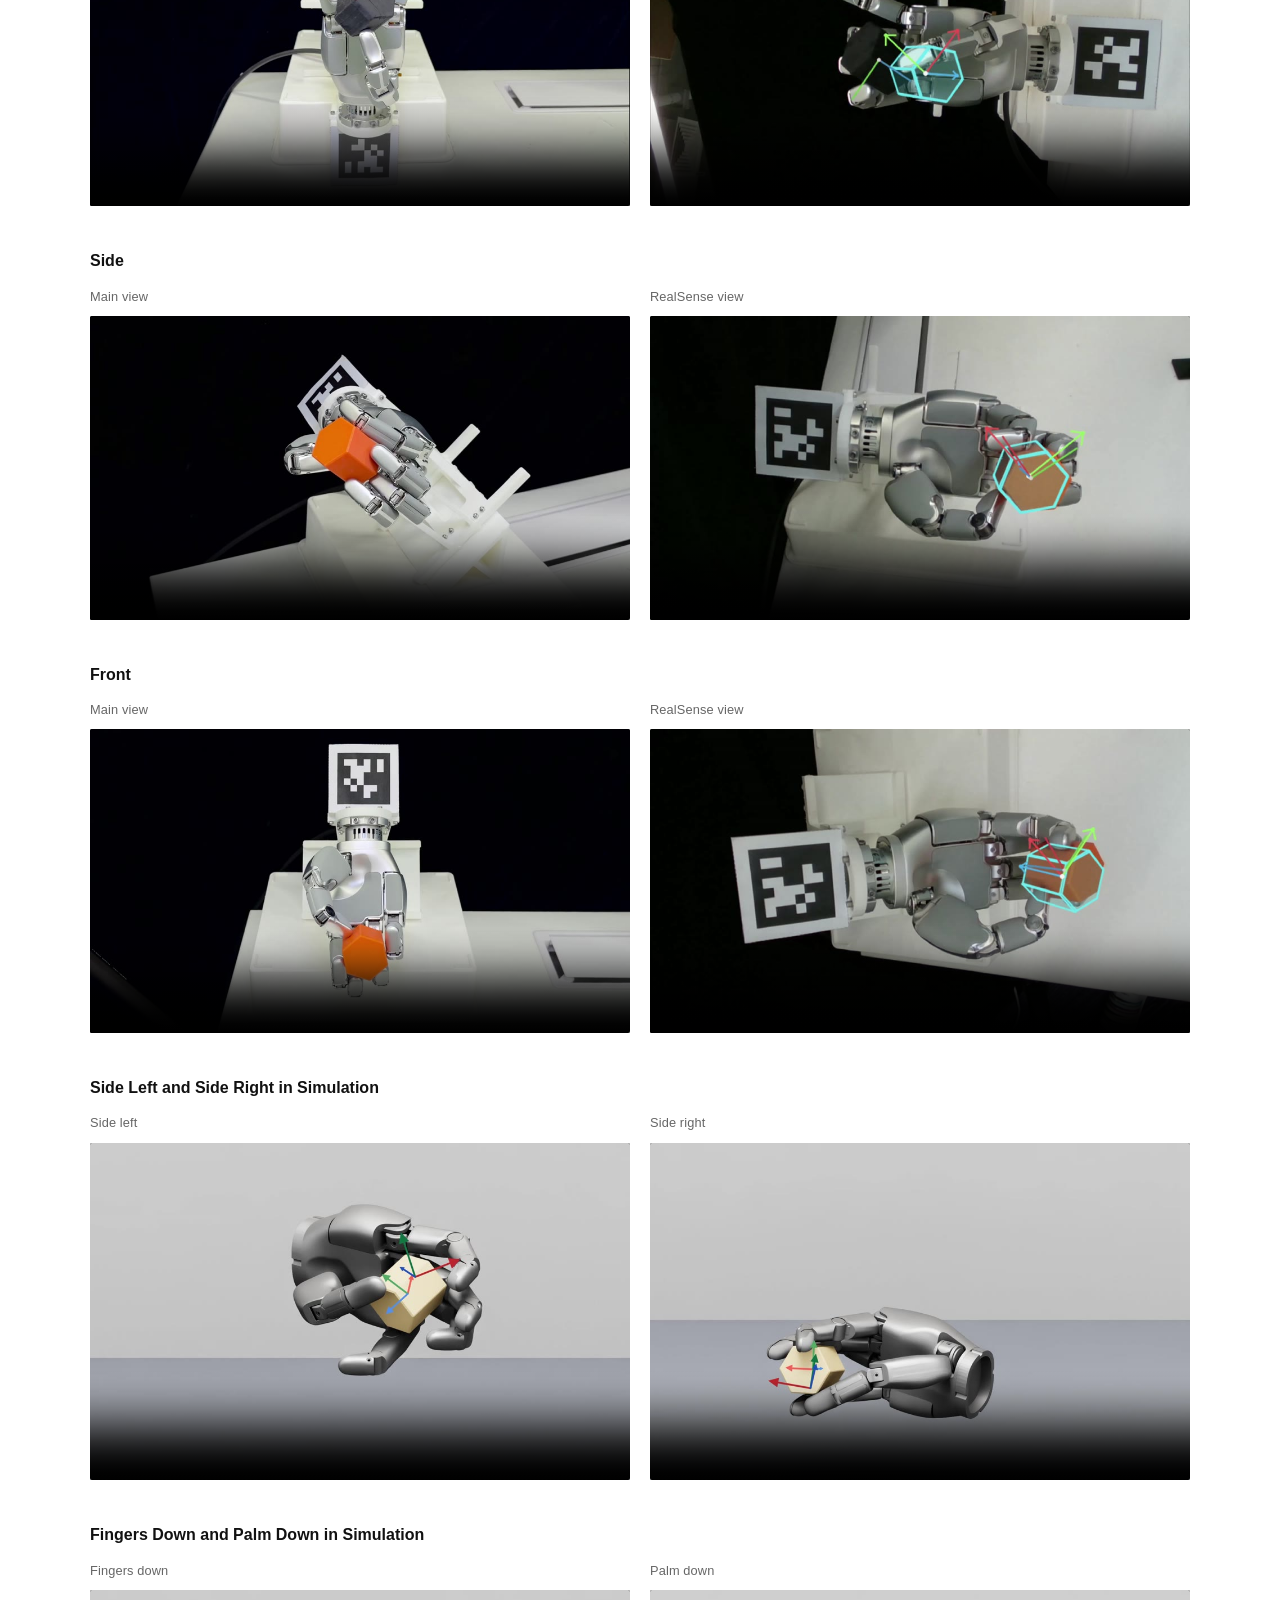
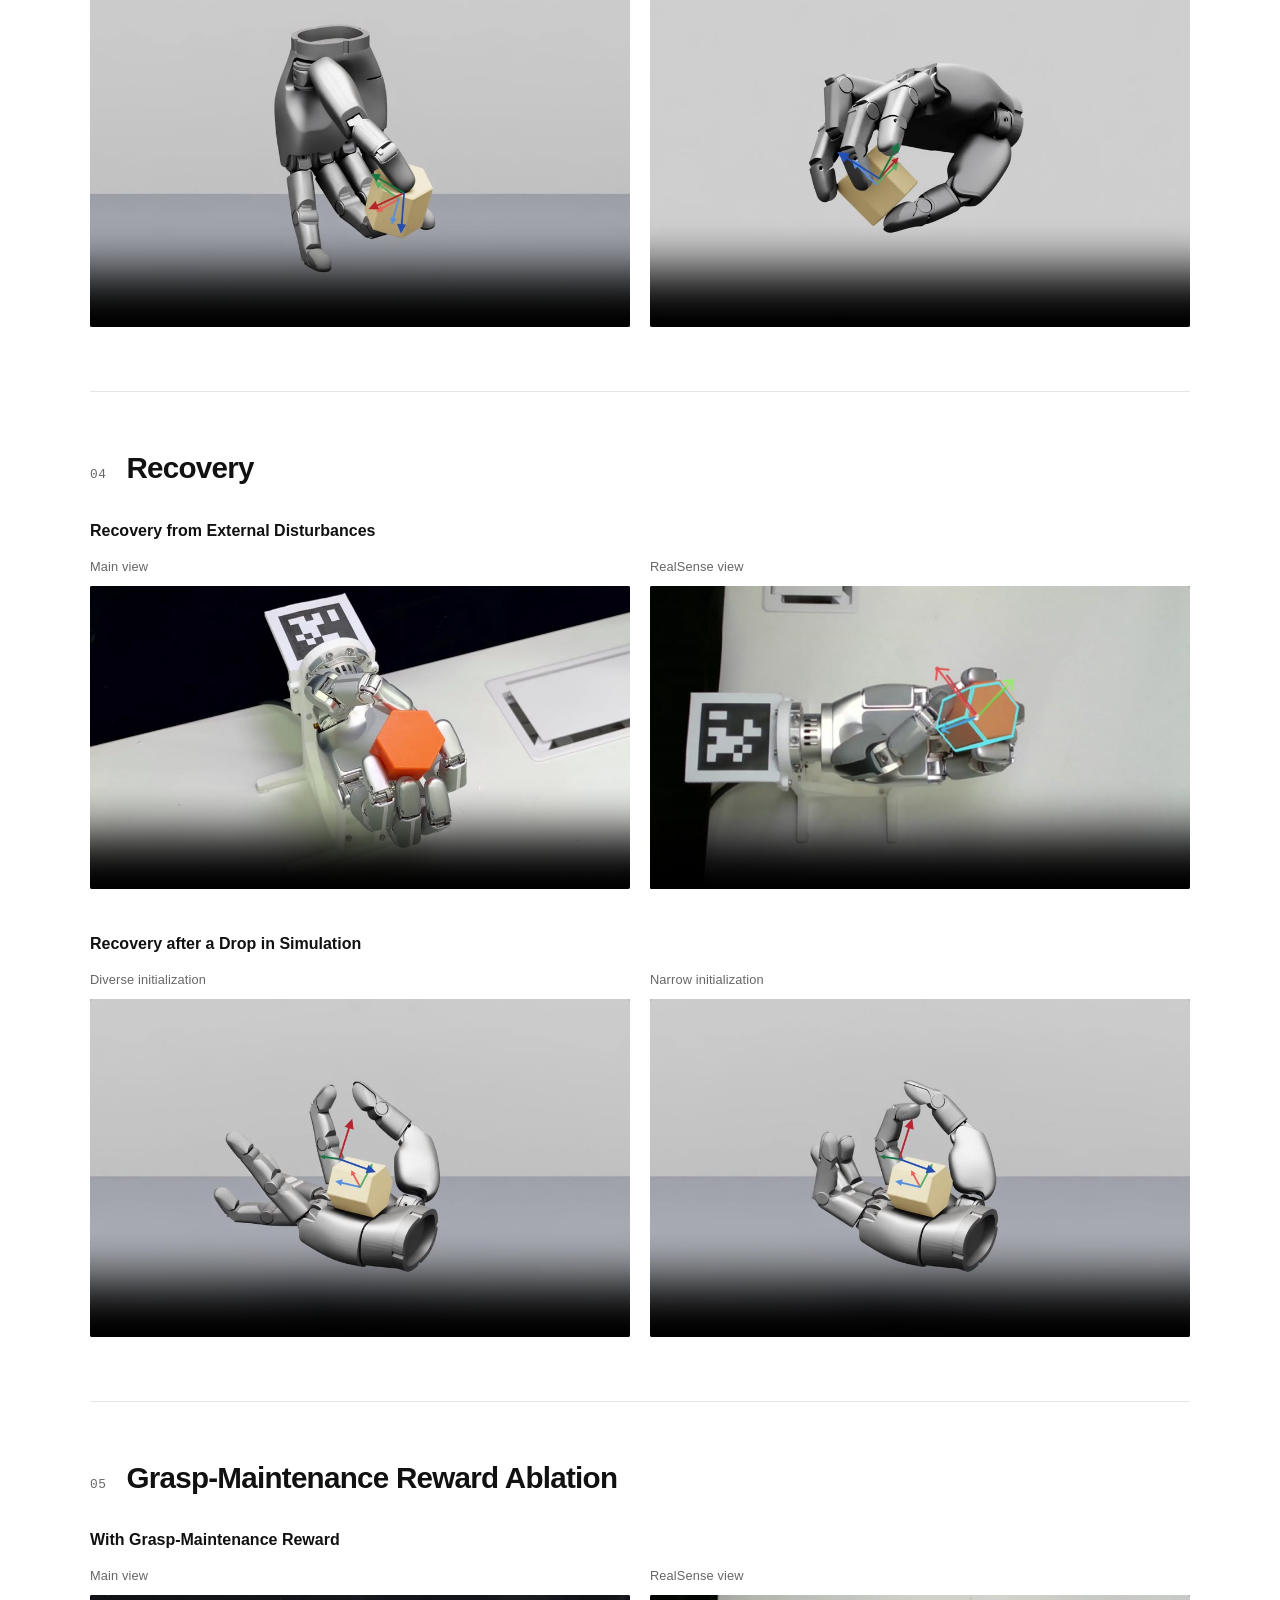
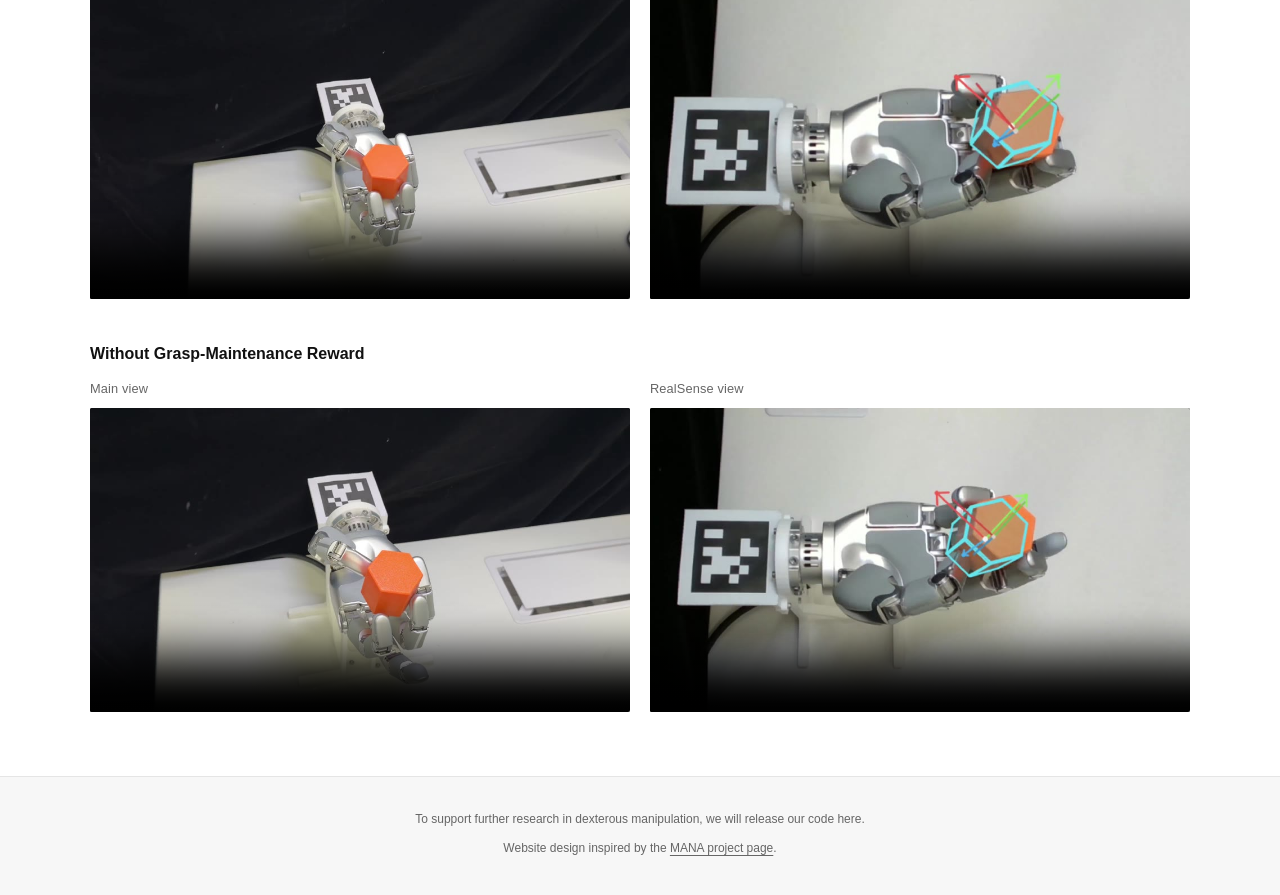
==== commit e04e7ca1: "Refine public homepage layout and fit overview video to viewport" ====
--- a/index.html
+++ b/index.html
@@ -21,14 +21,17 @@
     <title>POISE</title>
     <link rel="icon" href="favicon.ico?v=poise-1" sizes="16x16 32x32 48x48">
     <link rel="icon" href="favicon.svg?v=poise-1" type="image/svg+xml" sizes="any">
-    <link rel="stylesheet" href="styles.css?v=resource-buttons-8">
+    <link rel="stylesheet" href="styles.css?v=hero-layout-9">
     <link rel="stylesheet" href="demo.css">
     <script src="videos.js" defer></script>
     <script src="demo.js" defer></script>
   </head>
   <body>
     <header class="site-header">
-      <a class="wordmark" href="#top" aria-label="POISE home">POISE</a>
+      <a class="wordmark" href="#top" aria-label="POISE home">
+        <img src="assets/logos/poise-mark-concept.svg" width="30" height="30" alt="" aria-hidden="true">
+        <span>POISE</span>
+      </a>
       <nav aria-label="Page navigation">
         <a class="header-link" href="#overview">Overview</a>
         <a class="header-link" href="#abstract">Abstract</a>
@@ -54,6 +57,22 @@
           <span><sup>3</sup> The University of Hong Kong</span>
         </p>
         <p class="author-note"><sup>*</sup> Corresponding author.</p>
+        <nav class="project-links" aria-label="Project resources">
+          <a href="assets/papers/poise.pdf?v=158c9f7f8d40" type="application/pdf" target="_blank" rel="noopener">Paper (PDF)</a>
+          <a class="project-link--primary" href="demo.html">Interactive Demo</a>
+          <a href="https://www.youtube.com/watch?v=PfWY5IXfj1Q" target="_blank" rel="noopener noreferrer">YouTube Video</a>
+          <button class="project-link--unavailable" type="button" disabled>
+            <span>Code</span>
+            <span class="project-link-status">Coming soon</span>
+          </button>
+        </nav>
+        <div id="overview" class="overview-video">
+          <video controls muted playsinline preload="none" poster="assets/posters/overview.jpg?v=52135db3"
+            aria-label="POISE overview video">
+            <source src="assets/videos/overview.mp4?v=07148d9b658b" type="video/mp4">
+            <a href="assets/videos/overview.mp4?v=07148d9b658b">Download the overview video</a>.
+          </video>
+        </div>
         <div class="affiliation-logos" aria-label="Author institutions">
           <a href="https://www.sydney.edu.au/">
             <img class="institution-logo institution-logo--sydney"
@@ -69,22 +88,6 @@
               src="assets/logos/university-of-hong-kong-monochrome.svg" width="276" height="54"
               alt="The University of Hong Kong">
           </a>
-        </div>
-        <nav class="project-links" aria-label="Project resources">
-          <a href="assets/papers/poise.pdf?v=158c9f7f8d40" type="application/pdf" target="_blank" rel="noopener">Paper (PDF)</a>
-          <a href="demo.html">Interactive Demo</a>
-          <a href="https://www.youtube.com/watch?v=PfWY5IXfj1Q" target="_blank" rel="noopener noreferrer">YouTube Video</a>
-          <button class="project-link--unavailable" type="button" disabled>
-            <span>Code</span>
-            <span class="project-link-status">Coming soon</span>
-          </button>
-        </nav>
-        <div id="overview" class="overview-video">
-          <video controls muted playsinline preload="none" poster="assets/posters/overview.jpg?v=52135db3"
-            aria-label="POISE overview video">
-            <source src="assets/videos/overview.mp4?v=07148d9b658b" type="video/mp4">
-            <a href="assets/videos/overview.mp4?v=07148d9b658b">Download the overview video</a>.
-          </video>
         </div>
       </section>
 
--- a/styles.css
+++ b/styles.css
@@ -5,6 +5,7 @@
   --panel: #f7f7f7;
   --accent: #000000;
   --page-width: 1100px;
+  --header-height: 60px;
 }
 
 * {
@@ -13,7 +14,7 @@
 
 html {
   scroll-behavior: smooth;
-  scroll-padding-top: 84px;
+  scroll-padding-top: calc(var(--header-height) + 20px);
 }
 
 body {
@@ -31,9 +32,9 @@
   display: flex;
   align-items: center;
   justify-content: space-between;
-  min-height: 64px;
+  min-height: var(--header-height);
   padding: 0 max(24px, calc((100% - var(--page-width)) / 2));
-  border-bottom: 1px solid var(--line);
+  border-bottom: 1px solid #eeeeec;
   background: #ffffff;
 }
 
@@ -47,9 +48,16 @@
 }
 
 .wordmark {
+  gap: 9px;
   color: var(--accent);
   font-size: 1rem;
   letter-spacing: 0.12em;
+}
+
+.wordmark img {
+  display: block;
+  width: 30px;
+  height: 30px;
 }
 
 .site-header nav {
@@ -76,28 +84,28 @@
 }
 
 .hero {
-  padding: clamp(56px, 7vw, 88px) 0 64px;
+  padding: clamp(24px, 4vh, 44px) 0 48px;
   text-align: center;
 }
 
 h1 {
   max-width: 100%;
   margin: 0 auto;
-  font-size: clamp(1.75rem, 3.8vw, 2.75rem);
+  font-size: clamp(1.75rem, 3vw, 2.5rem);
   font-weight: 600;
   line-height: 1.2;
   letter-spacing: -0.035em;
-  white-space: nowrap;
+  text-wrap: balance;
 }
 
 .authors {
   display: flex;
   justify-content: center;
   flex-wrap: wrap;
-  gap: 10px 22px;
-  margin: 24px 0 12px;
+  gap: 6px 20px;
+  margin: 18px 0 8px;
   color: var(--ink);
-  font-size: 0.95rem;
+  font-size: 0.9rem;
   line-height: 1.6;
 }
 
@@ -135,9 +143,9 @@
 }
 
 .author-note {
-  margin: 10px 0 0;
-  color: var(--muted);
-  font-size: 0.8rem;
+  margin: 6px 0 0;
+  color: var(--muted);
+  font-size: 0.72rem;
   line-height: 1.5;
 }
 
@@ -147,7 +155,9 @@
   align-items: center;
   column-gap: clamp(16px, 4.5vw, 64px);
   width: min(100%, 1100px);
-  margin: 28px auto 0;
+  margin: 30px auto 0;
+  padding-top: 24px;
+  border-top: 1px solid var(--line);
 }
 
 .affiliation-logos a {
@@ -173,9 +183,10 @@
 .project-links {
   display: grid;
   grid-template-columns: repeat(4, minmax(0, 1fr));
+  grid-auto-rows: 1fr;
   width: min(100%, 636px);
   gap: 12px;
-  margin: 26px auto 40px;
+  margin: 20px auto 26px;
 }
 
 .project-links a,
@@ -188,7 +199,7 @@
   min-height: 44px;
   padding: 10px 18px;
   border: 1px solid var(--line);
-  border-radius: 4px;
+  border-radius: 6px;
   background: #ffffff;
   color: var(--ink);
   font-family: inherit;
@@ -196,11 +207,23 @@
   line-height: 1.25;
   text-align: center;
   text-decoration: none;
+  transition: border-color 160ms ease, background-color 160ms ease;
 }
 
 .project-links a:hover {
   background: var(--panel);
   border-color: var(--muted);
+}
+
+.project-links .project-link--primary {
+  background: var(--ink);
+  border-color: var(--ink);
+  color: #ffffff;
+}
+
+.project-links .project-link--primary:hover {
+  background: #303030;
+  border-color: #303030;
 }
 
 .project-links .project-link--unavailable {
@@ -222,6 +245,21 @@
 .overview-video {
   width: 100%;
   margin: 0 auto;
+}
+
+.overview-video video {
+  border: 1px solid #222222;
+  border-radius: 10px;
+  box-shadow: 0 8px 28px rgb(0 0 0 / 7%);
+}
+
+/* Keep the complete film in view on desktop, rather than cropping it at the
+   fold. Smaller screens retain a readable full-width player and normal scroll. */
+@media (min-width: 960px) and (min-height: 640px) {
+  .overview-video {
+    width: min(100%, calc((100vh - 360px) * 16 / 9));
+    width: min(100%, calc((100svh - 360px) * 16 / 9));
+  }
 }
 
 video {
@@ -254,7 +292,7 @@
 
 .section-number {
   flex: 0 0 auto;
-  color: var(--accent);
+  color: var(--muted);
   font-family: ui-monospace, SFMono-Regular, Consolas, monospace;
   font-size: 0.8rem;
   font-weight: 500;
@@ -313,6 +351,7 @@
 }
 
 a:focus-visible,
+button:focus-visible,
 video:focus-visible {
   outline: 2px solid var(--accent);
   outline-offset: 4px;
@@ -366,8 +405,7 @@
 
 @media (max-width: 600px) {
   .site-header {
-    min-height: 64px;
-    padding: 0 20px;
+    padding: 0 16px;
   }
 
   main {
@@ -375,18 +413,37 @@
   }
 
   .hero {
-    padding-top: 48px;
+    padding-top: 30px;
     padding-bottom: 40px;
   }
 
   .authors {
-    gap: 8px 16px;
+    gap: 6px 14px;
   }
 
   .project-links {
     grid-template-columns: repeat(2, minmax(0, 1fr));
     width: min(100%, 360px);
     gap: 8px;
+  }
+
+  .affiliation-logos {
+    margin-top: 24px;
+    padding-top: 18px;
+  }
+
+  .affiliation-logos a {
+    min-height: 52px;
+  }
+
+  .wordmark {
+    gap: 5px;
+    font-size: 0.9rem;
+  }
+
+  .wordmark img {
+    width: 26px;
+    height: 26px;
   }
 
   .project-links a,
@@ -397,11 +454,11 @@
   }
 
   .site-header nav {
-    gap: 12px;
+    gap: 10px;
   }
 
   .header-link {
-    font-size: 0.75rem;
+    font-size: 0.72rem;
   }
 
   .section-heading {
@@ -439,12 +496,62 @@
   }
 }
 
+@media (max-width: 600px) and (max-height: 740px) {
+  .hero {
+    padding-top: 22px;
+  }
+
+  h1 {
+    font-size: 1.7rem;
+  }
+
+  .authors {
+    margin-top: 14px;
+    font-size: 0.84rem;
+  }
+
+  .affiliations {
+    font-size: 0.78rem;
+  }
+
+  .project-links {
+    margin-top: 16px;
+    margin-bottom: 20px;
+  }
+}
+
+@media (max-width: 359px) {
+  .site-header {
+    padding: 0 12px;
+  }
+
+  .wordmark {
+    font-size: 0.8rem;
+    letter-spacing: 0.08em;
+  }
+
+  .wordmark img {
+    width: 22px;
+    height: 22px;
+  }
+
+  .site-header nav {
+    gap: 8px;
+  }
+
+  .header-link {
+    font-size: 0.68rem;
+  }
+}
+
 @media (prefers-reduced-motion: reduce) {
   html {
     scroll-behavior: auto;
   }
 
-  .header-link {
+  .header-link,
+  .project-links a,
+  .project-links button {
     transition: none;
   }
 }
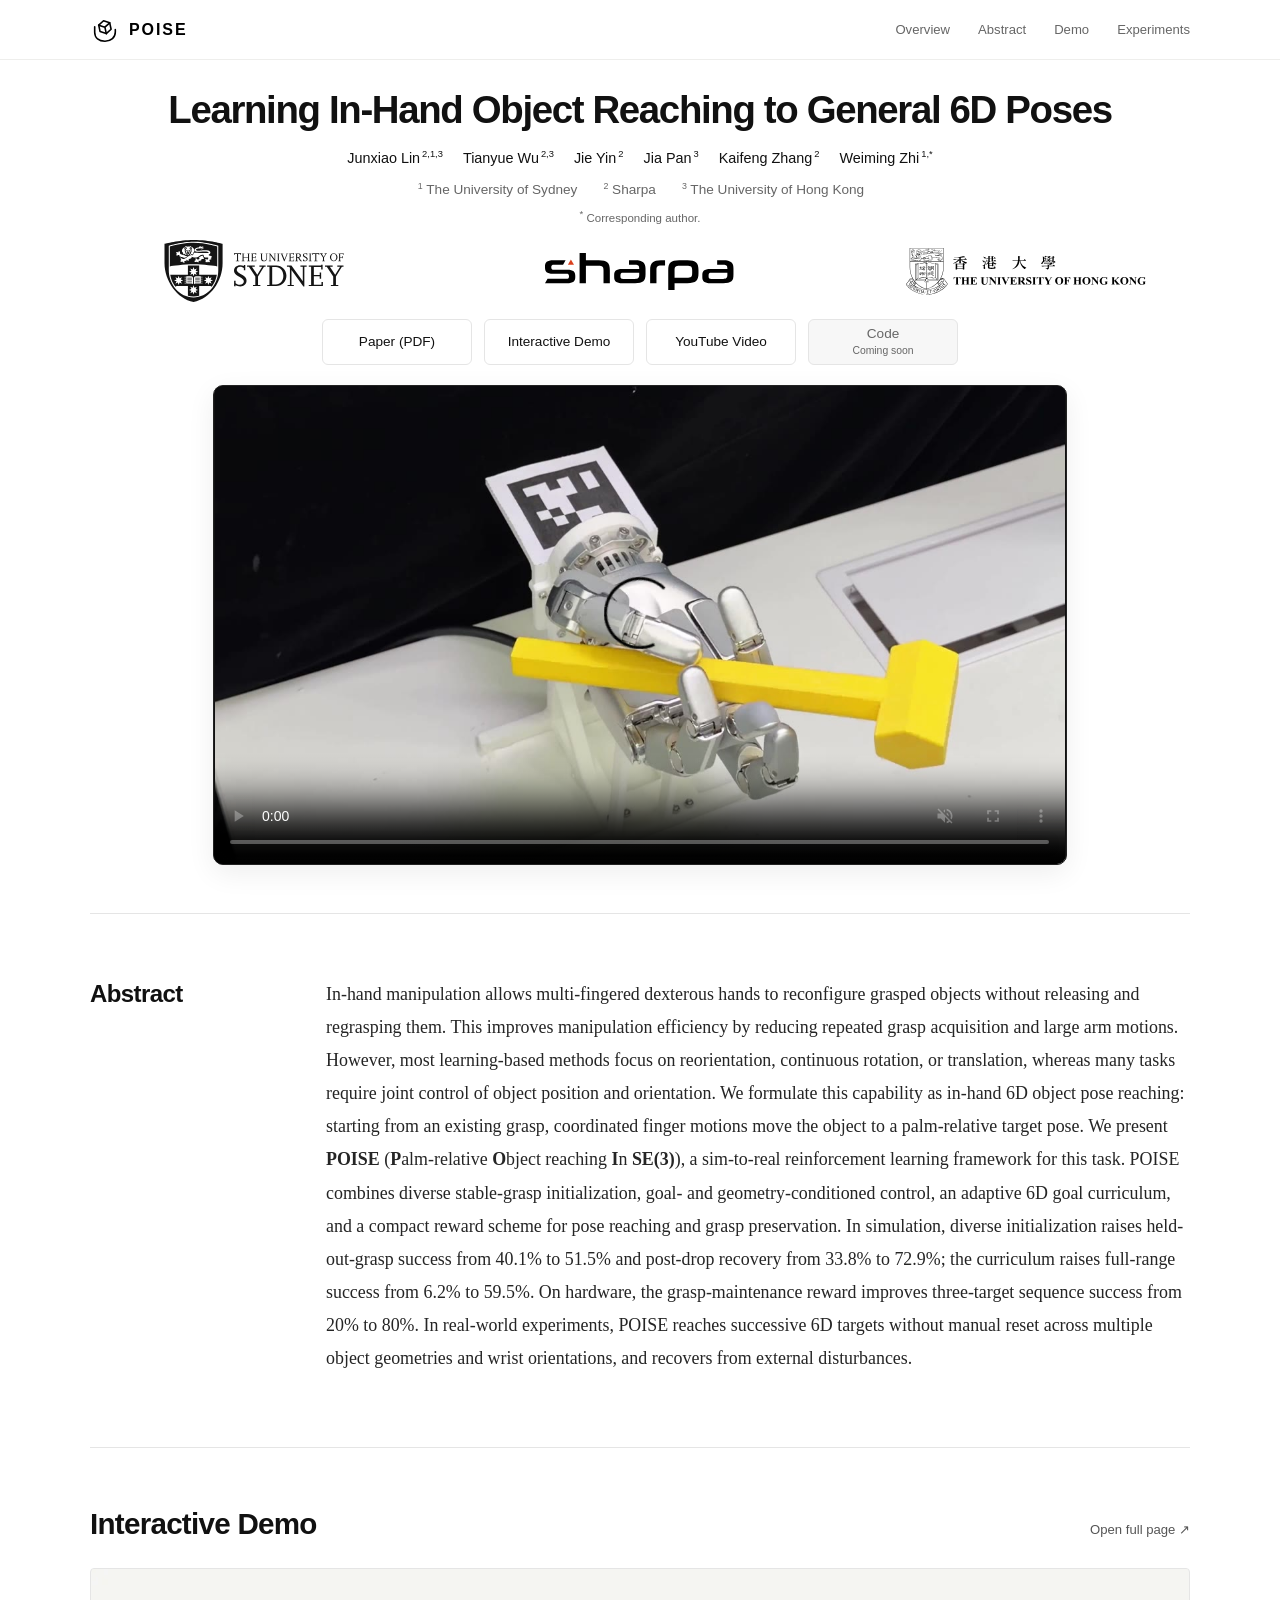
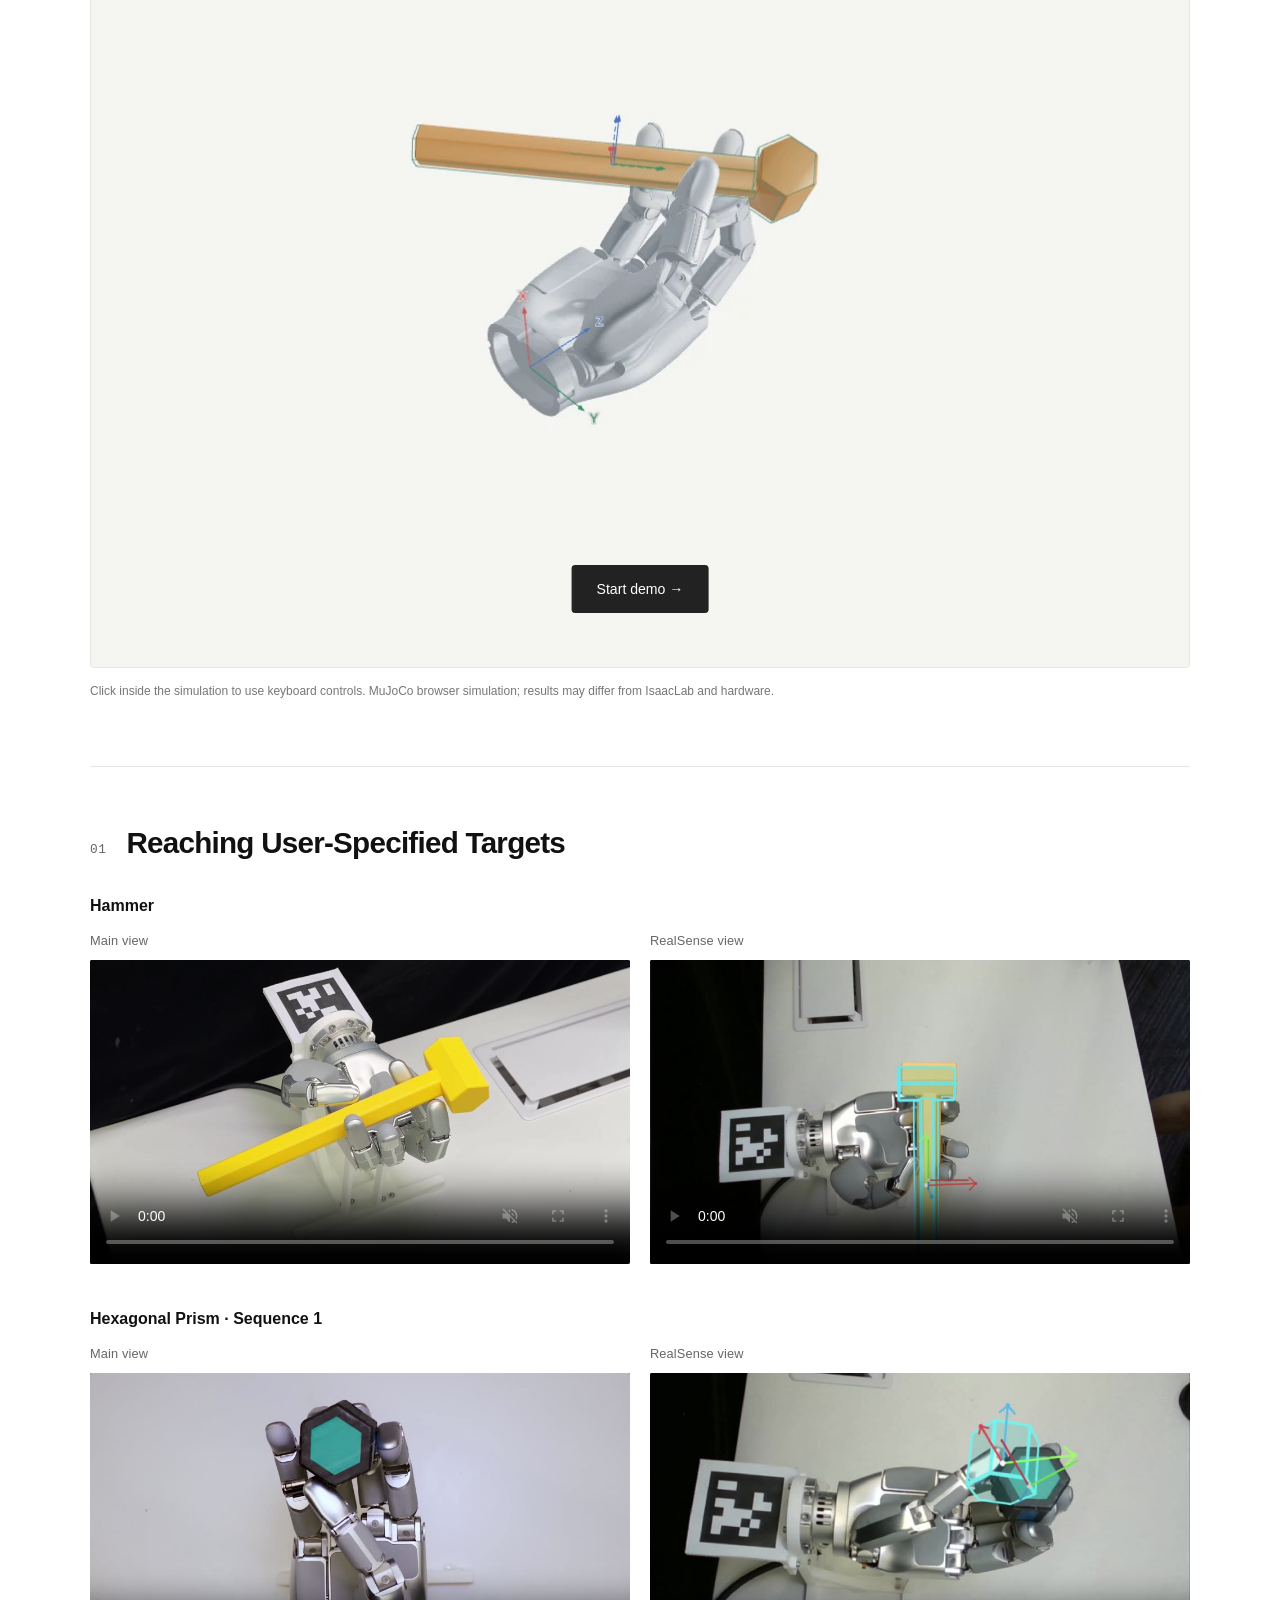
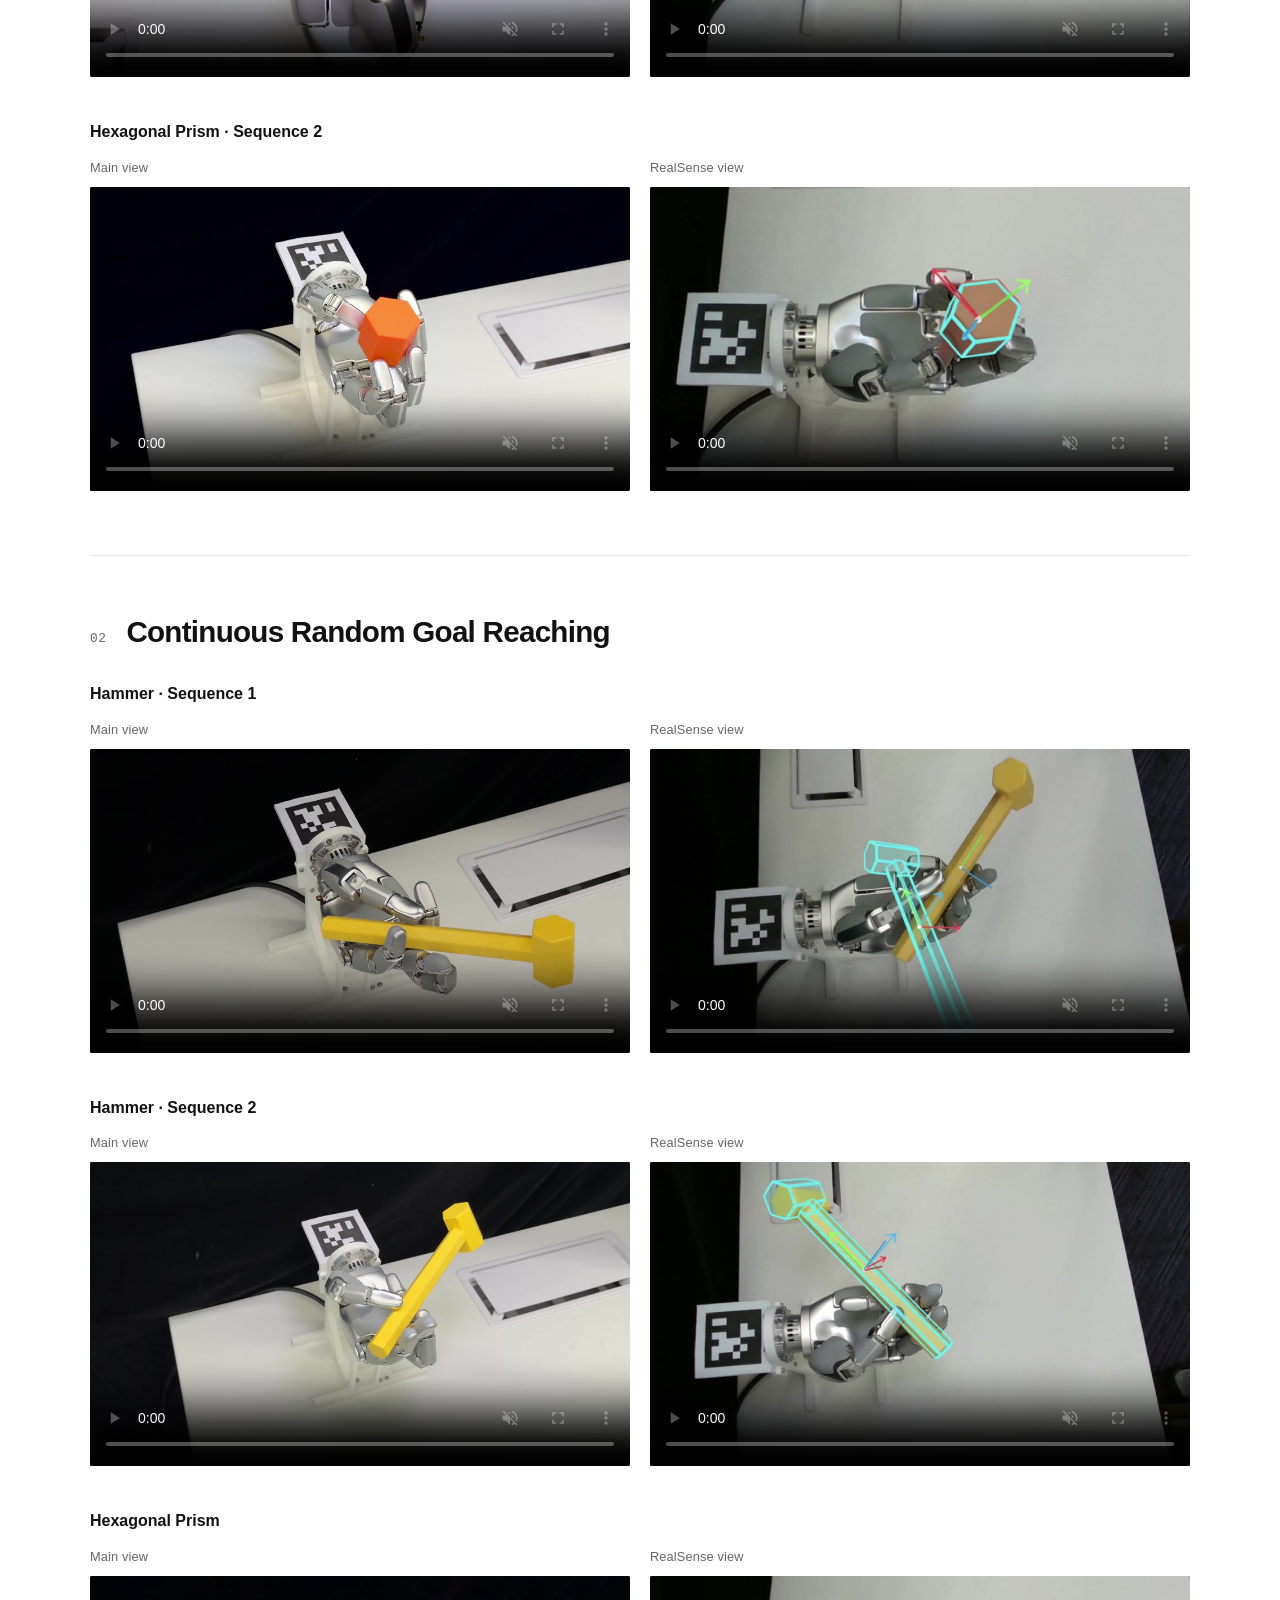
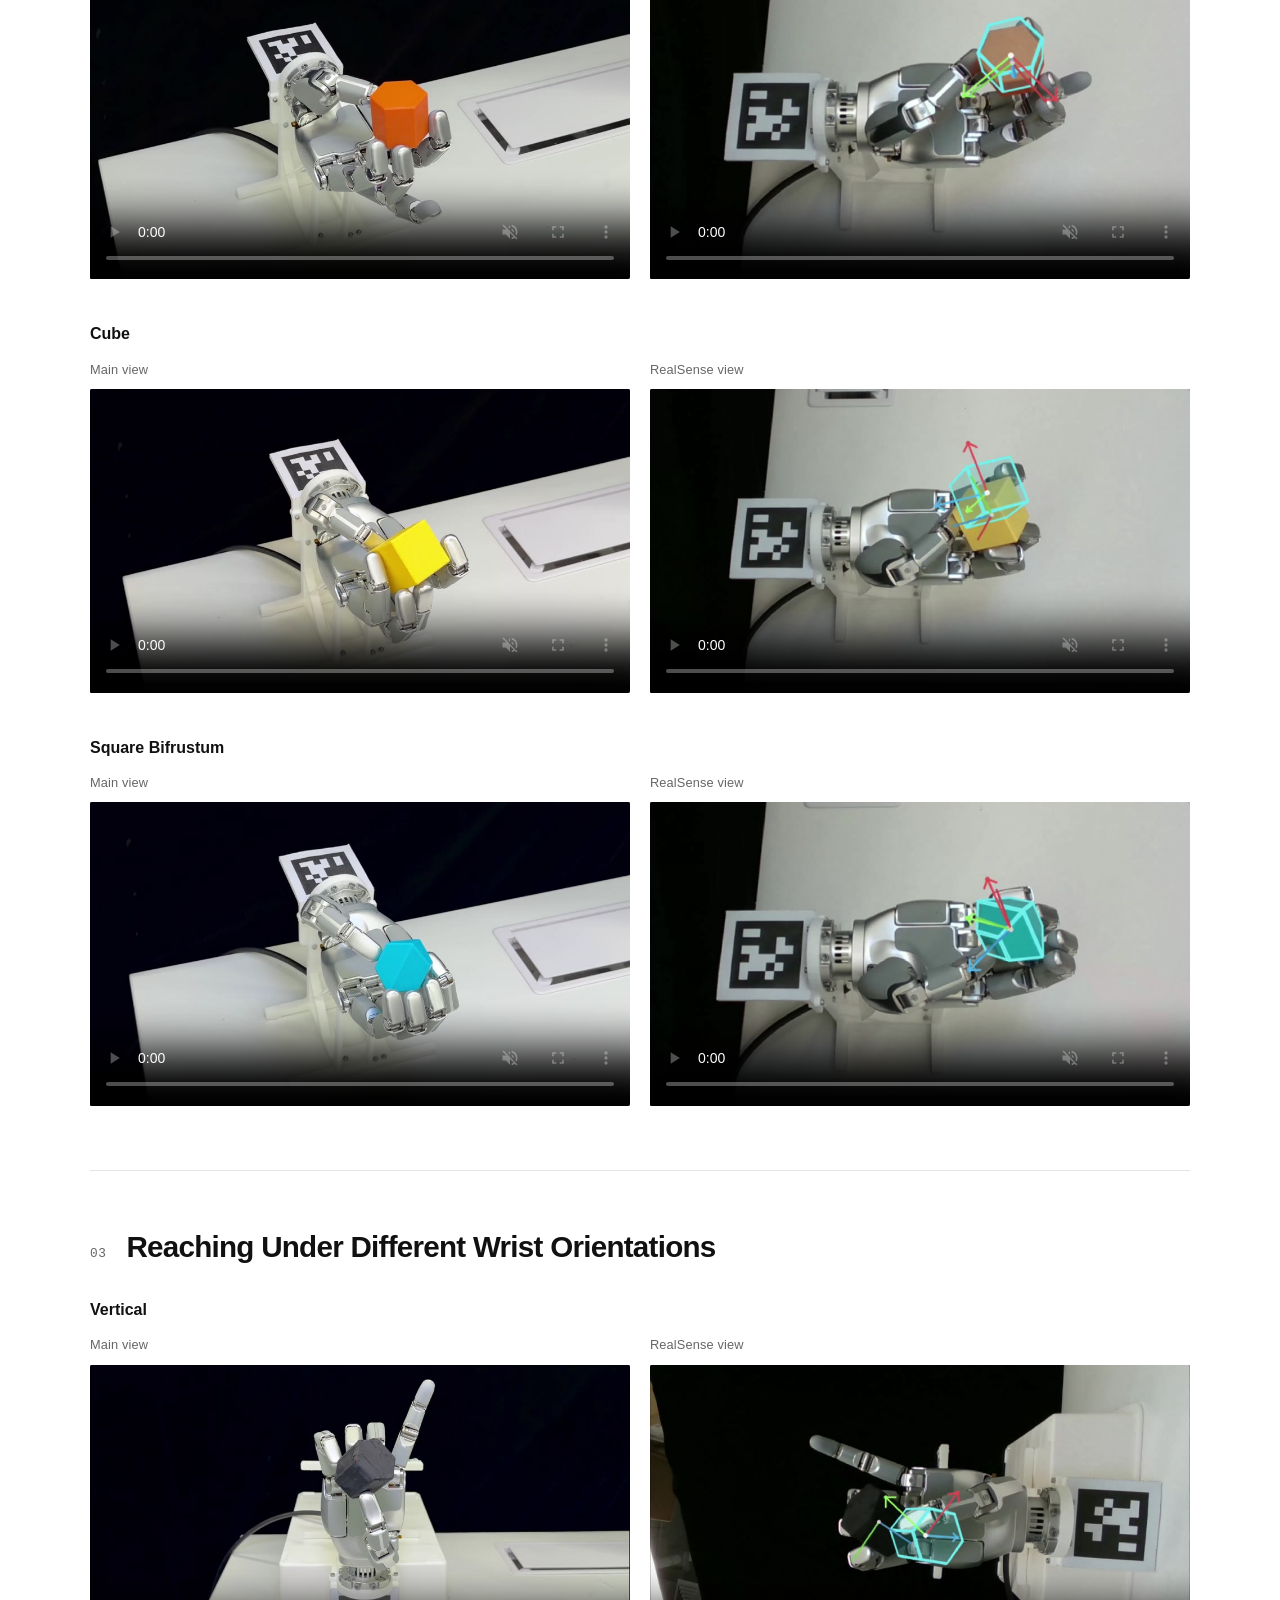
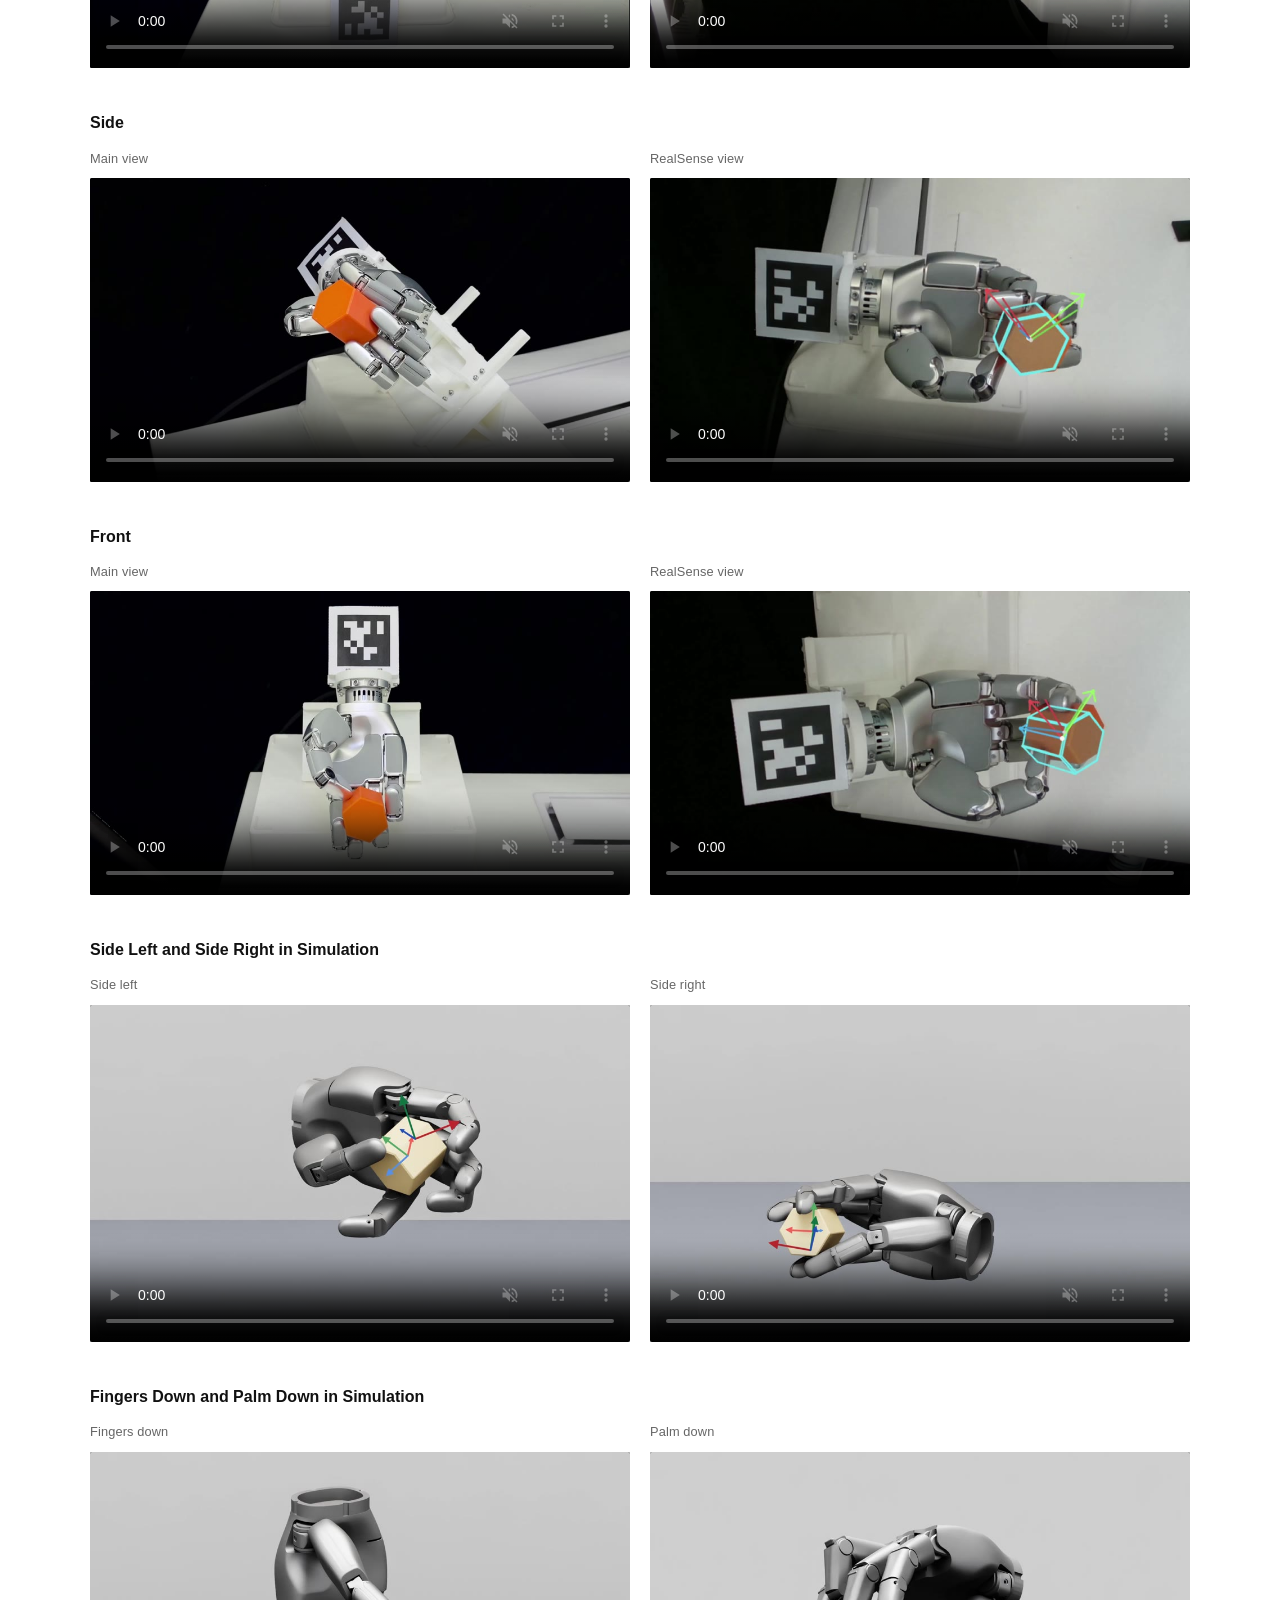
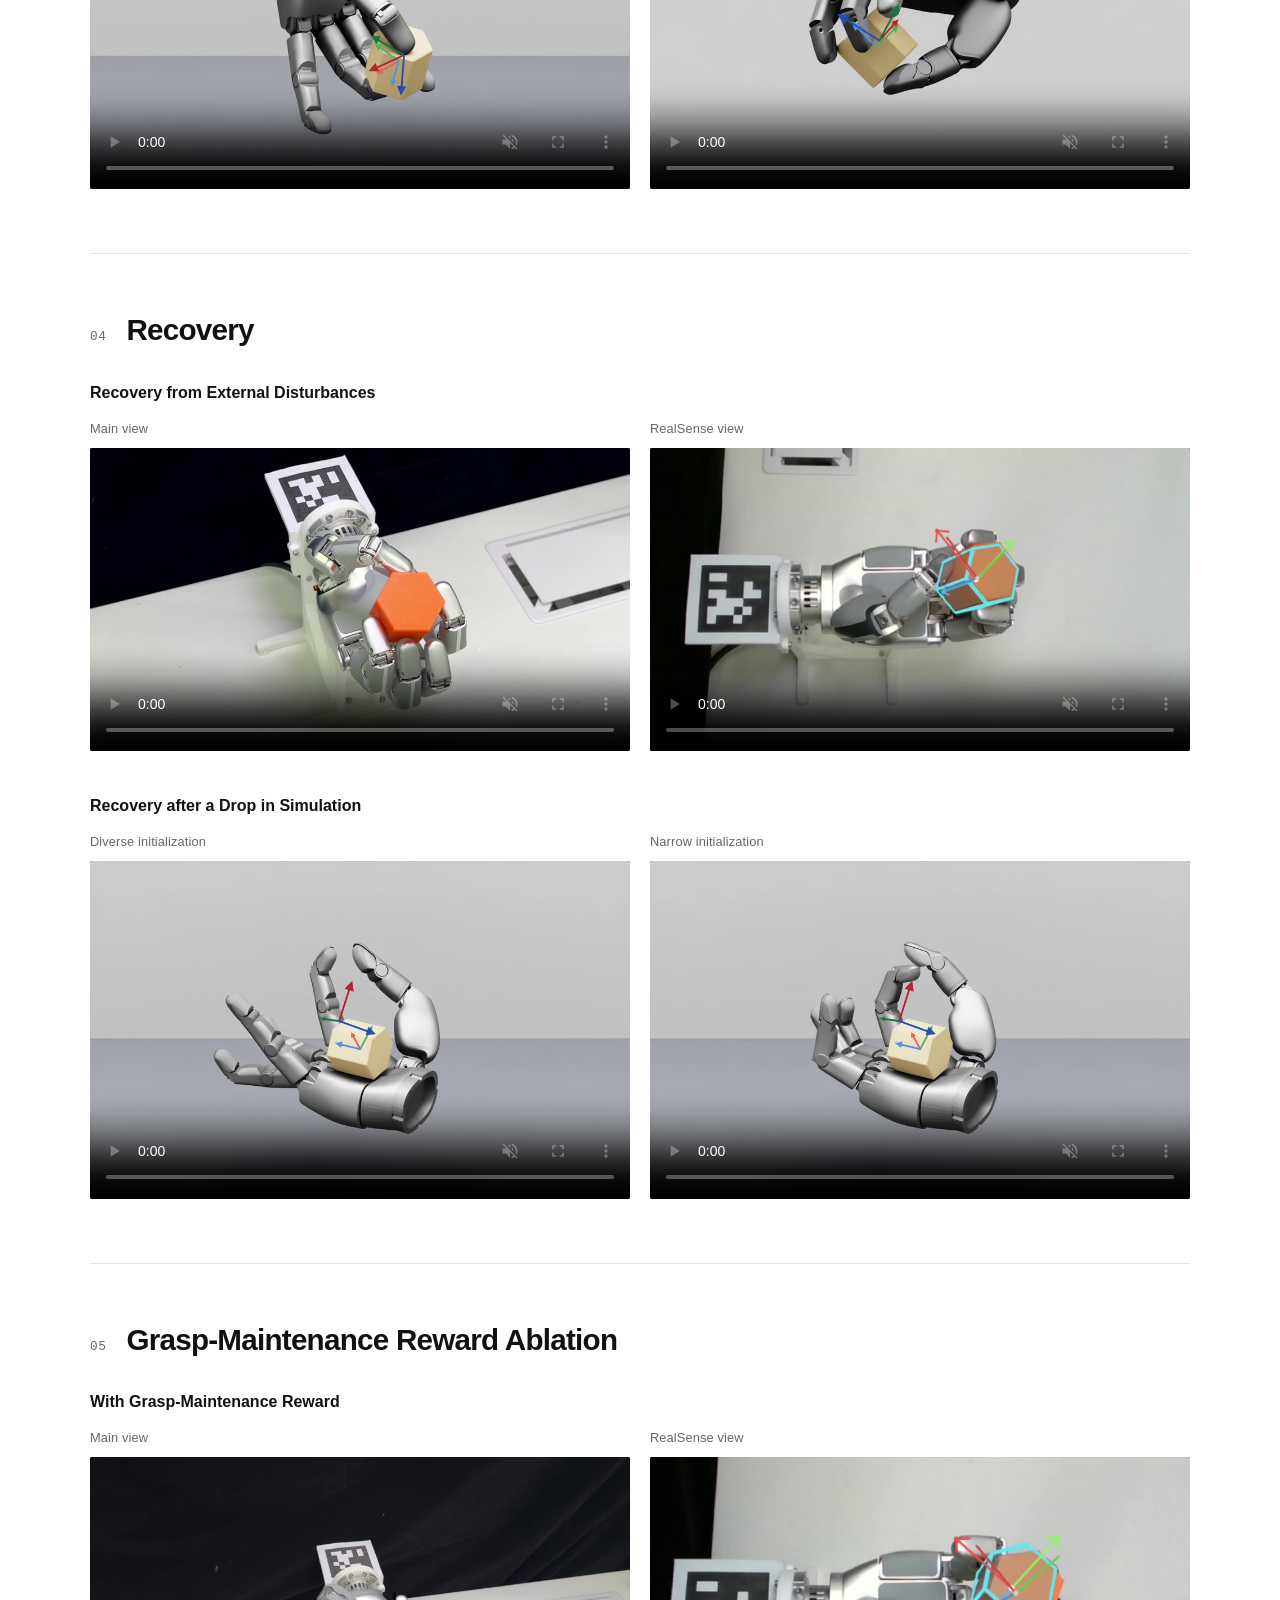
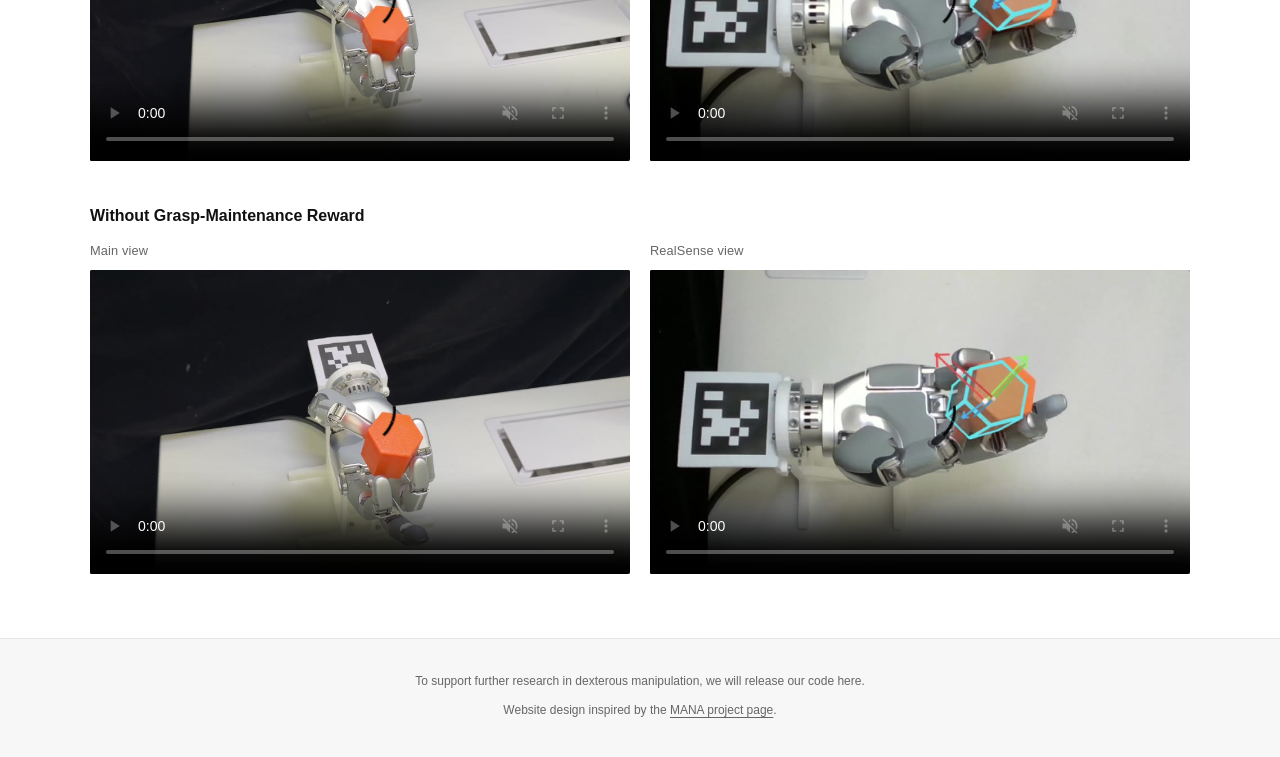
==== commit 195ce705: "Restore institution logos above video and unify resource buttons" ====
--- a/index.html
+++ b/index.html
@@ -21,7 +21,7 @@
     <title>POISE</title>
     <link rel="icon" href="favicon.ico?v=poise-1" sizes="16x16 32x32 48x48">
     <link rel="icon" href="favicon.svg?v=poise-1" type="image/svg+xml" sizes="any">
-    <link rel="stylesheet" href="styles.css?v=hero-layout-9">
+    <link rel="stylesheet" href="styles.css?v=hero-logos-10">
     <link rel="stylesheet" href="demo.css">
     <script src="videos.js" defer></script>
     <script src="demo.js" defer></script>
@@ -57,22 +57,6 @@
           <span><sup>3</sup> The University of Hong Kong</span>
         </p>
         <p class="author-note"><sup>*</sup> Corresponding author.</p>
-        <nav class="project-links" aria-label="Project resources">
-          <a href="assets/papers/poise.pdf?v=158c9f7f8d40" type="application/pdf" target="_blank" rel="noopener">Paper (PDF)</a>
-          <a class="project-link--primary" href="demo.html">Interactive Demo</a>
-          <a href="https://www.youtube.com/watch?v=PfWY5IXfj1Q" target="_blank" rel="noopener noreferrer">YouTube Video</a>
-          <button class="project-link--unavailable" type="button" disabled>
-            <span>Code</span>
-            <span class="project-link-status">Coming soon</span>
-          </button>
-        </nav>
-        <div id="overview" class="overview-video">
-          <video controls muted playsinline preload="none" poster="assets/posters/overview.jpg?v=52135db3"
-            aria-label="POISE overview video">
-            <source src="assets/videos/overview.mp4?v=07148d9b658b" type="video/mp4">
-            <a href="assets/videos/overview.mp4?v=07148d9b658b">Download the overview video</a>.
-          </video>
-        </div>
         <div class="affiliation-logos" aria-label="Author institutions">
           <a href="https://www.sydney.edu.au/">
             <img class="institution-logo institution-logo--sydney"
@@ -88,6 +72,22 @@
               src="assets/logos/university-of-hong-kong-monochrome.svg" width="276" height="54"
               alt="The University of Hong Kong">
           </a>
+        </div>
+        <nav class="project-links" aria-label="Project resources">
+          <a href="assets/papers/poise.pdf?v=158c9f7f8d40" type="application/pdf" target="_blank" rel="noopener">Paper (PDF)</a>
+          <a href="demo.html">Interactive Demo</a>
+          <a href="https://www.youtube.com/watch?v=PfWY5IXfj1Q" target="_blank" rel="noopener noreferrer">YouTube Video</a>
+          <button class="project-link--unavailable" type="button" disabled>
+            <span>Code</span>
+            <span class="project-link-status">Coming soon</span>
+          </button>
+        </nav>
+        <div id="overview" class="overview-video">
+          <video controls muted playsinline preload="none" poster="assets/posters/overview.jpg?v=52135db3"
+            aria-label="POISE overview video">
+            <source src="assets/videos/overview.mp4?v=07148d9b658b" type="video/mp4">
+            <a href="assets/videos/overview.mp4?v=07148d9b658b">Download the overview video</a>.
+          </video>
         </div>
       </section>
 
--- a/styles.css
+++ b/styles.css
@@ -84,7 +84,7 @@
 }
 
 .hero {
-  padding: clamp(24px, 4vh, 44px) 0 48px;
+  padding: clamp(20px, 3vh, 36px) 0 48px;
   text-align: center;
 }
 
@@ -103,7 +103,7 @@
   justify-content: center;
   flex-wrap: wrap;
   gap: 6px 20px;
-  margin: 18px 0 8px;
+  margin: 14px 0 8px;
   color: var(--ink);
   font-size: 0.9rem;
   line-height: 1.6;
@@ -155,9 +155,7 @@
   align-items: center;
   column-gap: clamp(16px, 4.5vw, 64px);
   width: min(100%, 1100px);
-  margin: 30px auto 0;
-  padding-top: 24px;
-  border-top: 1px solid var(--line);
+  margin: 12px auto 0;
 }
 
 .affiliation-logos a {
@@ -165,7 +163,7 @@
   align-items: center;
   justify-content: center;
   min-width: 0;
-  min-height: 76px;
+  min-height: 64px;
 }
 
 .institution-logo {
@@ -186,7 +184,7 @@
   grid-auto-rows: 1fr;
   width: min(100%, 636px);
   gap: 12px;
-  margin: 20px auto 26px;
+  margin: 16px auto 20px;
 }
 
 .project-links a,
@@ -215,17 +213,6 @@
   border-color: var(--muted);
 }
 
-.project-links .project-link--primary {
-  background: var(--ink);
-  border-color: var(--ink);
-  color: #ffffff;
-}
-
-.project-links .project-link--primary:hover {
-  background: #303030;
-  border-color: #303030;
-}
-
 .project-links .project-link--unavailable {
   flex-direction: column;
   gap: 2px;
@@ -257,8 +244,8 @@
    fold. Smaller screens retain a readable full-width player and normal scroll. */
 @media (min-width: 960px) and (min-height: 640px) {
   .overview-video {
-    width: min(100%, calc((100vh - 360px) * 16 / 9));
-    width: min(100%, calc((100svh - 360px) * 16 / 9));
+    width: min(100%, calc((100vh - 420px) * 16 / 9));
+    width: min(100%, calc((100svh - 420px) * 16 / 9));
   }
 }
 
@@ -428,8 +415,7 @@
   }
 
   .affiliation-logos {
-    margin-top: 24px;
-    padding-top: 18px;
+    margin-top: 12px;
   }
 
   .affiliation-logos a {
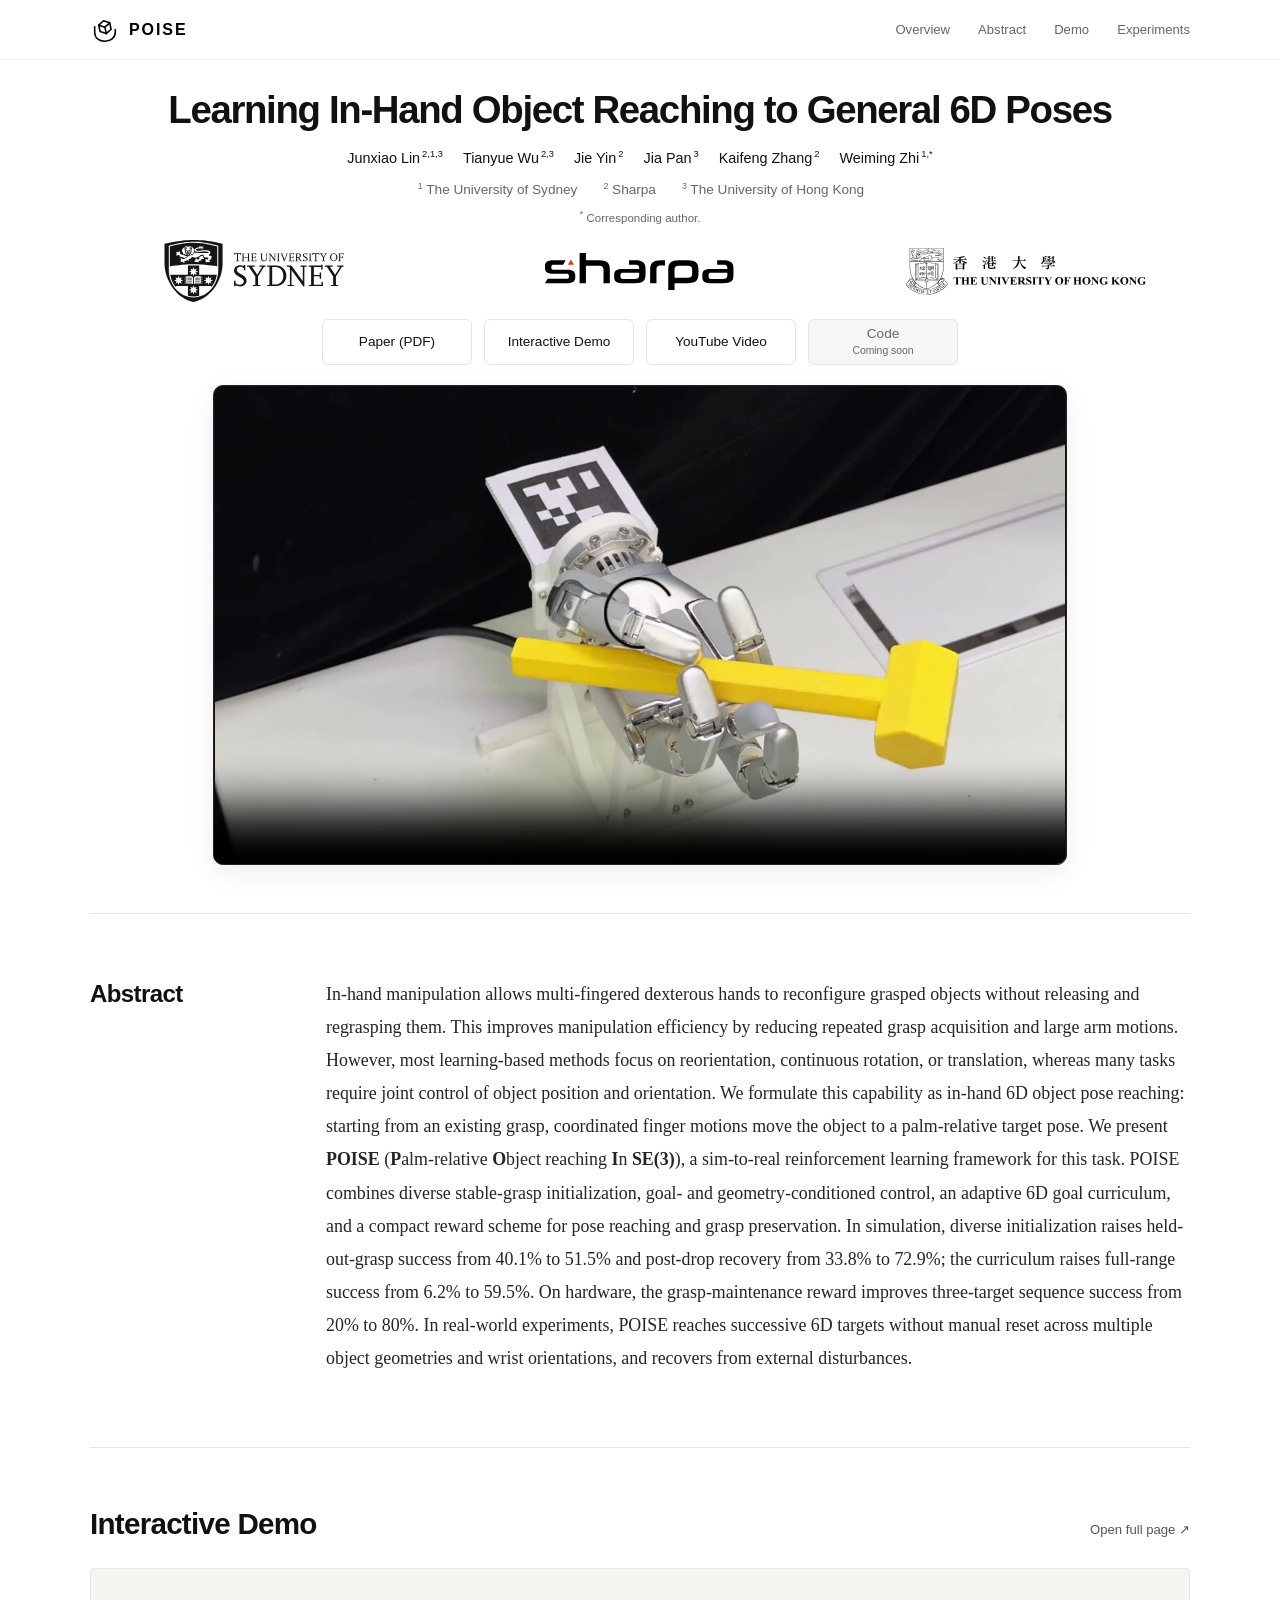
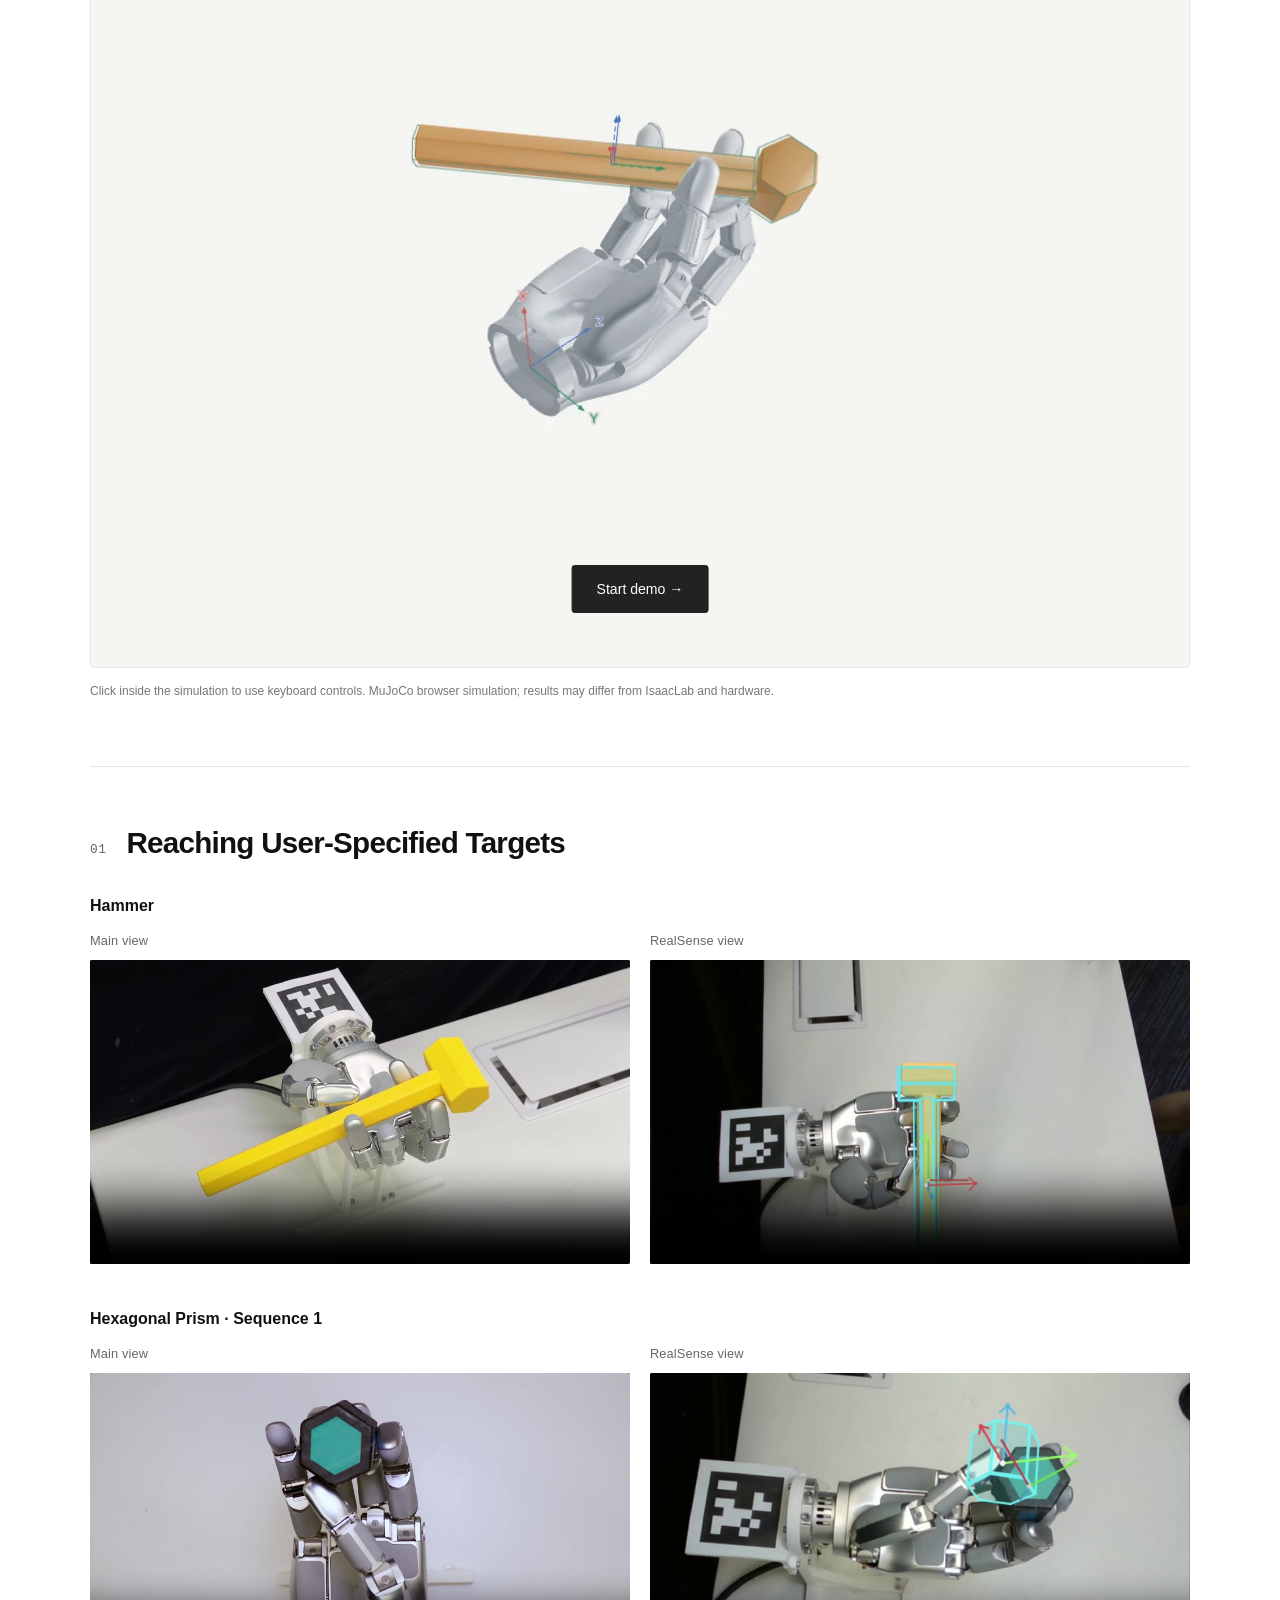
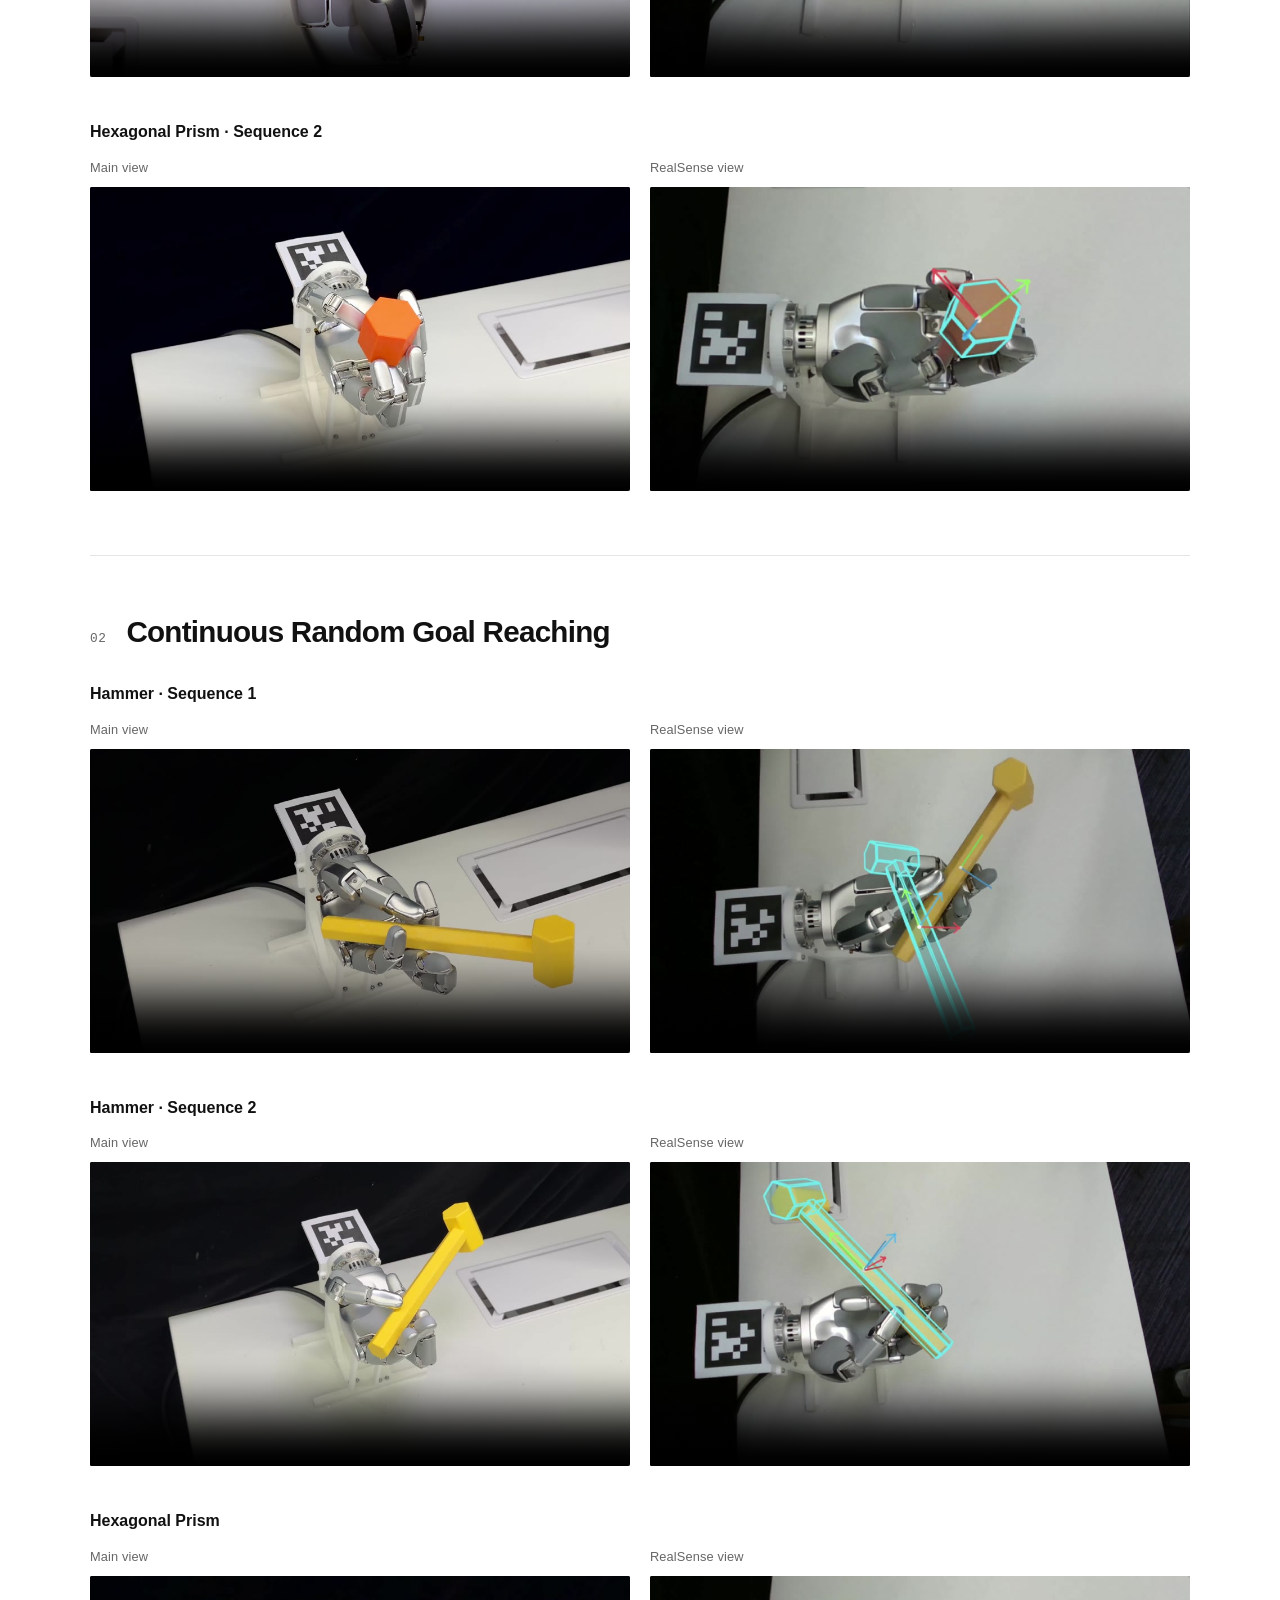
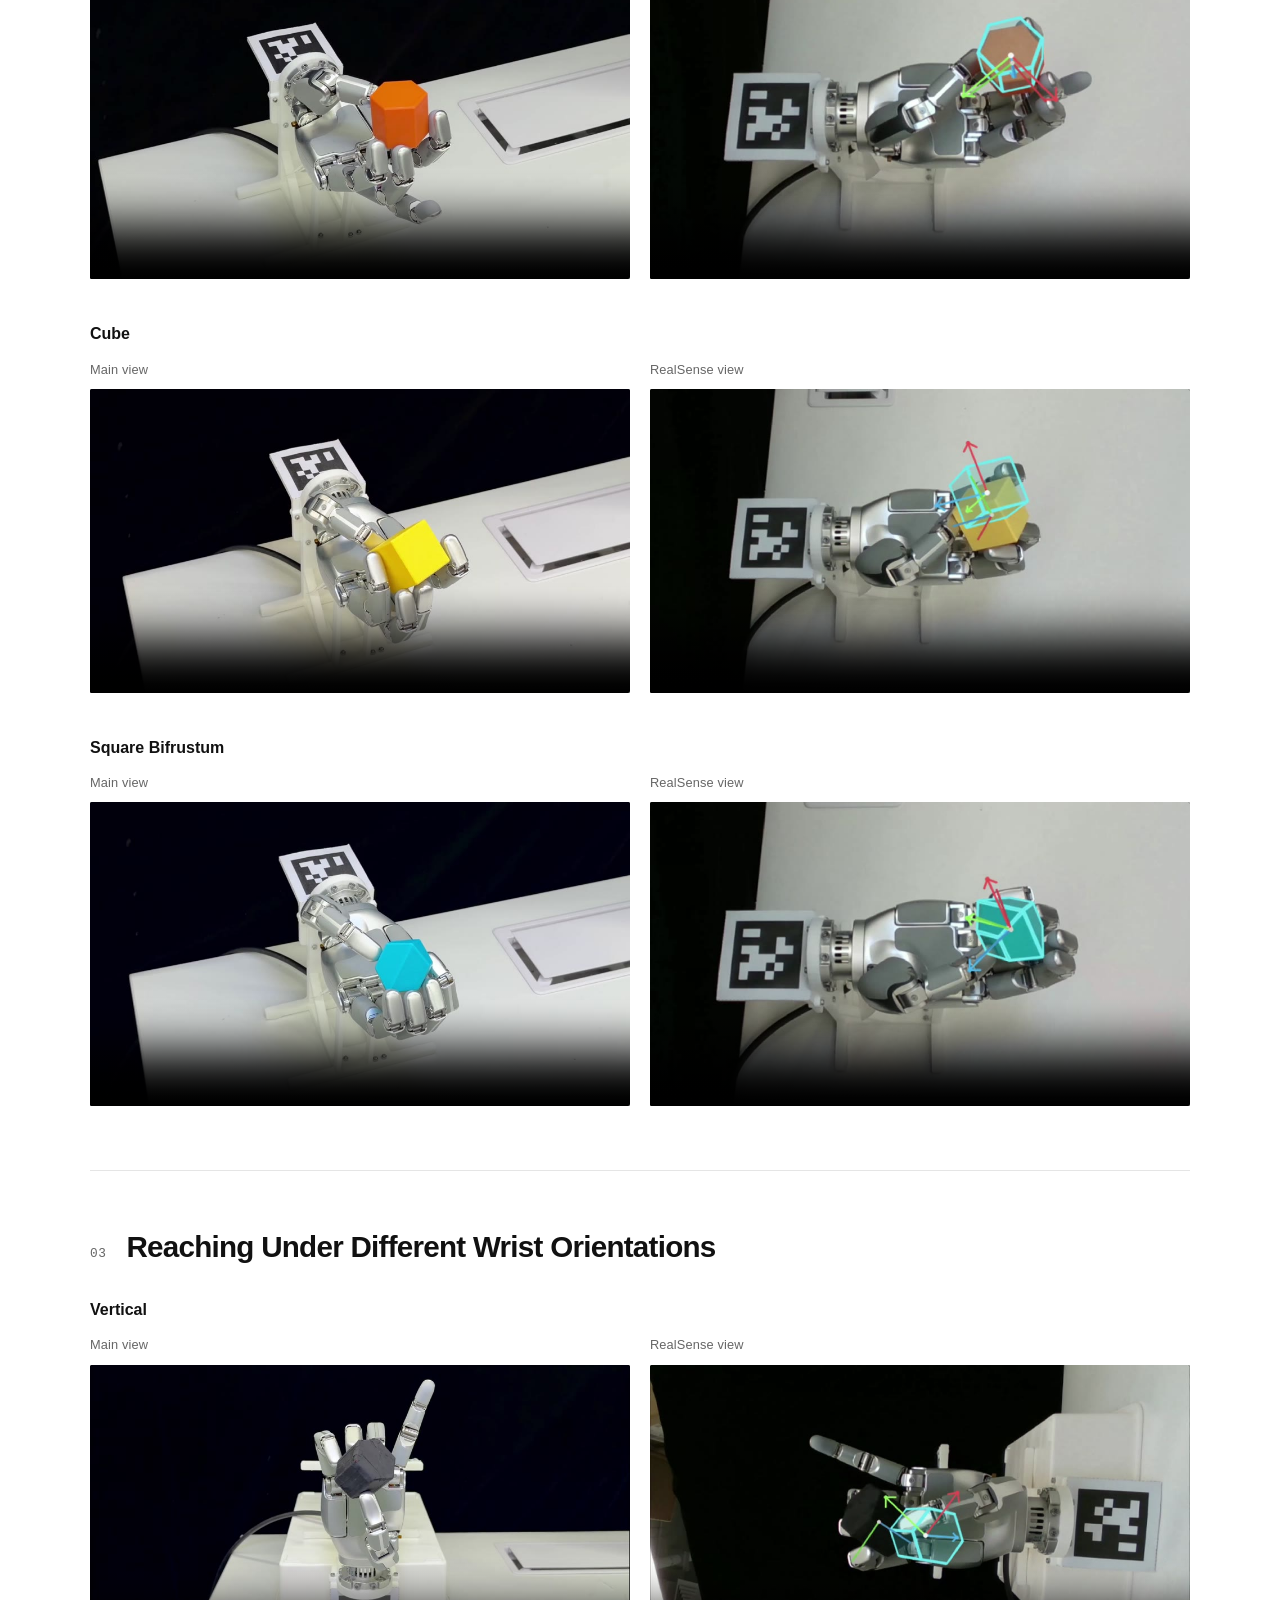
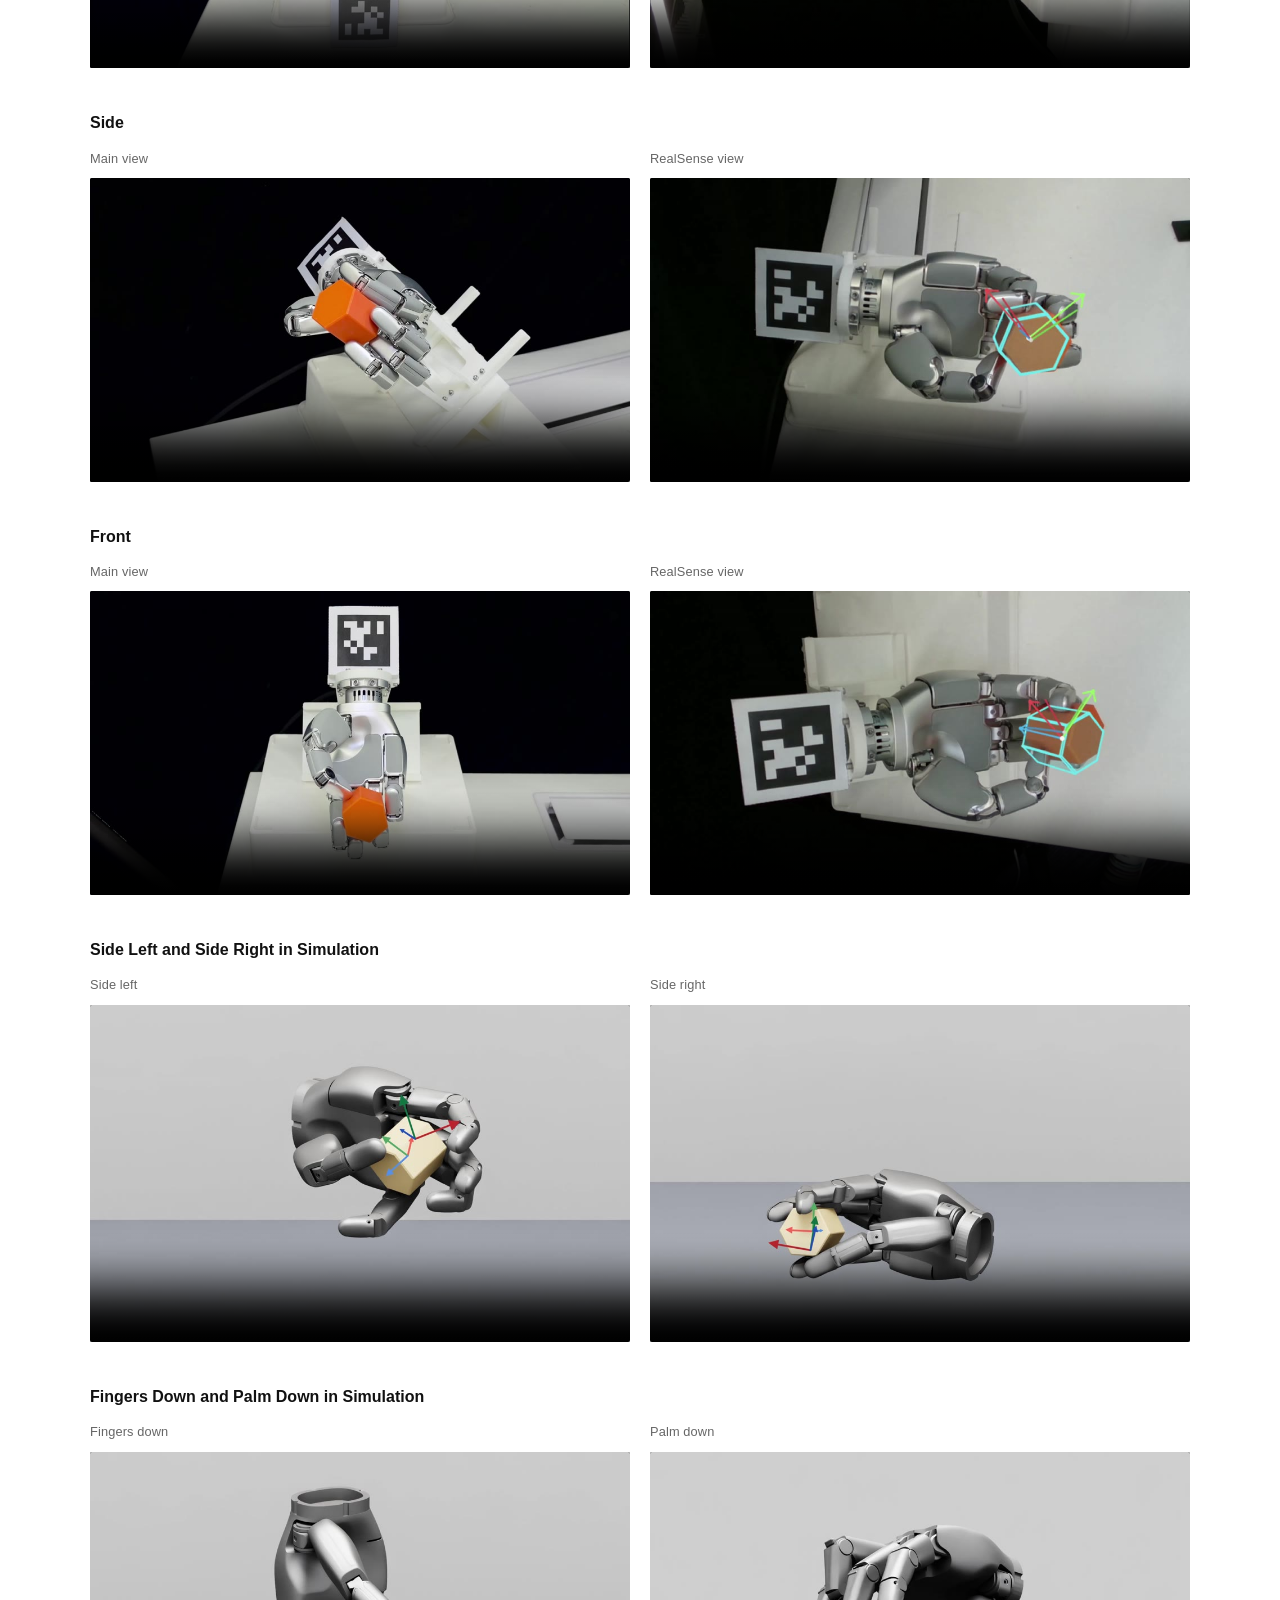
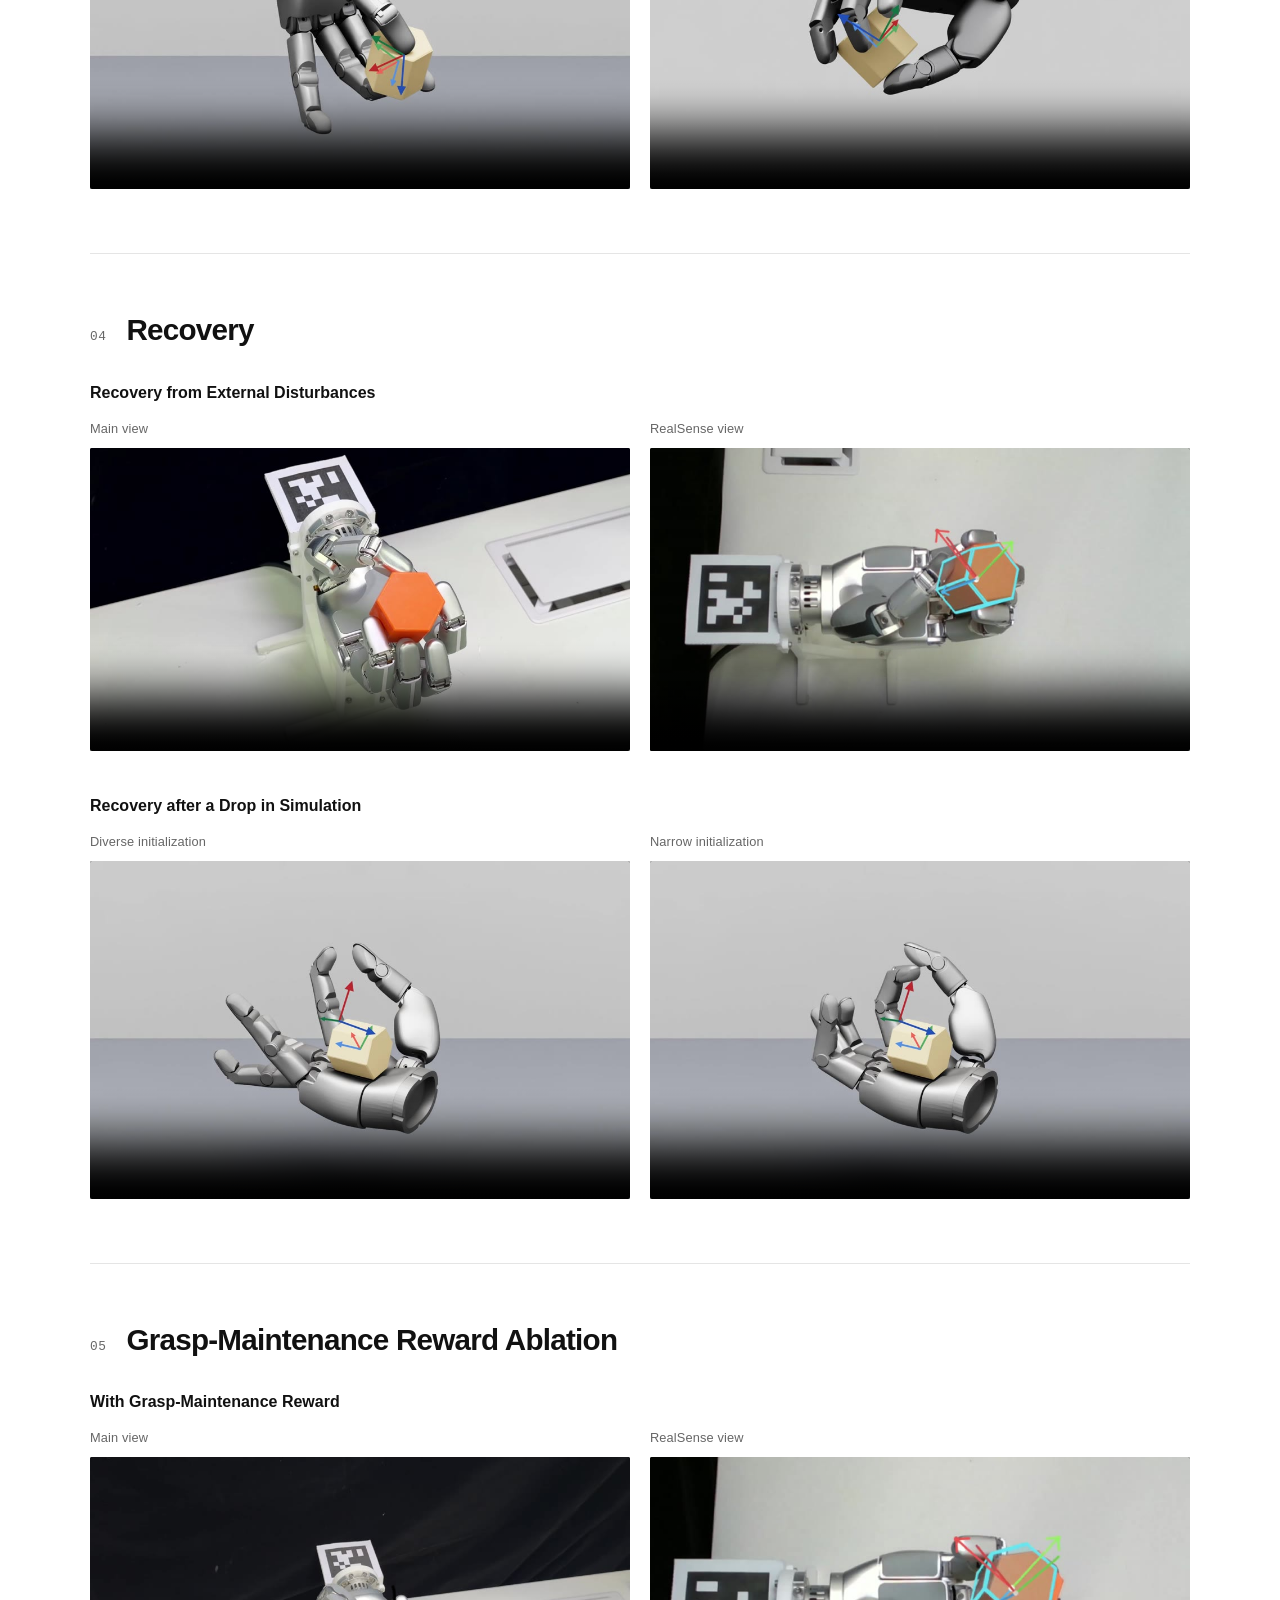
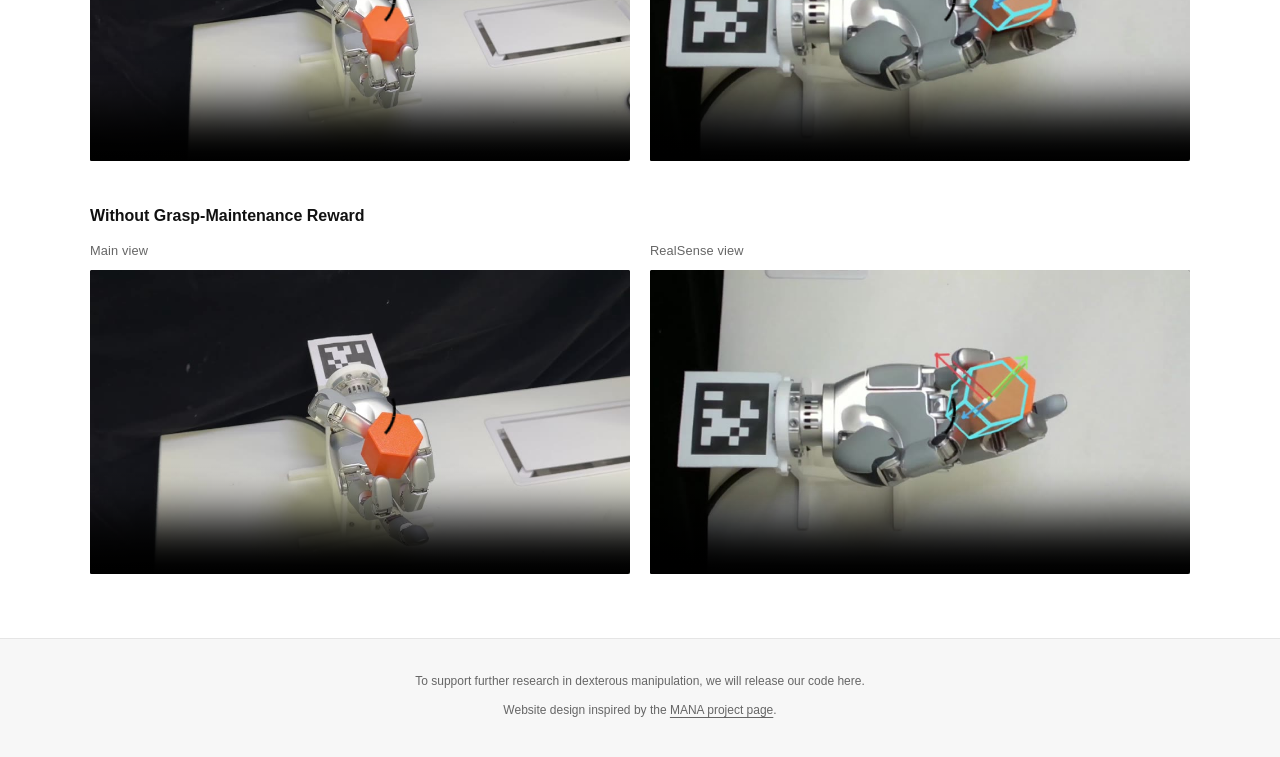
==== commit 730f57eb: "Refresh named paper PDF and update renamed project URLs" ====
--- a/index.html
+++ b/index.html
@@ -9,13 +9,13 @@
       name="description"
       content="POISE learns to translate and rotate grasped objects within a dexterous hand. Explore real-world experiments and interactive browser demos."
     >
-    <link rel="canonical" href="https://junxiaolin.github.io/poise/">
+    <link rel="canonical" href="https://junxiaolin.github.io/poise-website/">
     <meta property="og:type" content="website">
     <meta property="og:site_name" content="POISE">
     <meta property="og:title" content="POISE — Learning In-Hand Object Reaching to General 6D Poses">
     <meta property="og:description" content="Dexterous in-hand 6D pose reaching through sim-to-real reinforcement learning. Watch the experiments and try the interactive demos.">
-    <meta property="og:url" content="https://junxiaolin.github.io/poise/">
-    <meta property="og:image" content="https://junxiaolin.github.io/poise/assets/posters/overview.jpg">
+    <meta property="og:url" content="https://junxiaolin.github.io/poise-website/">
+    <meta property="og:image" content="https://junxiaolin.github.io/poise-website/assets/posters/overview.jpg">
     <meta property="og:image:alt" content="A dexterous hand manipulating a yellow hammer.">
     <meta name="twitter:card" content="summary_large_image">
     <title>POISE</title>
@@ -74,7 +74,7 @@
           </a>
         </div>
         <nav class="project-links" aria-label="Project resources">
-          <a href="assets/papers/poise.pdf?v=158c9f7f8d40" type="application/pdf" target="_blank" rel="noopener">Paper (PDF)</a>
+          <a href="assets/papers/poise.pdf?v=08cdf2b28895" type="application/pdf" target="_blank" rel="noopener">Paper (PDF)</a>
           <a href="demo.html">Interactive Demo</a>
           <a href="https://www.youtube.com/watch?v=PfWY5IXfj1Q" target="_blank" rel="noopener noreferrer">YouTube Video</a>
           <button class="project-link--unavailable" type="button" disabled>
